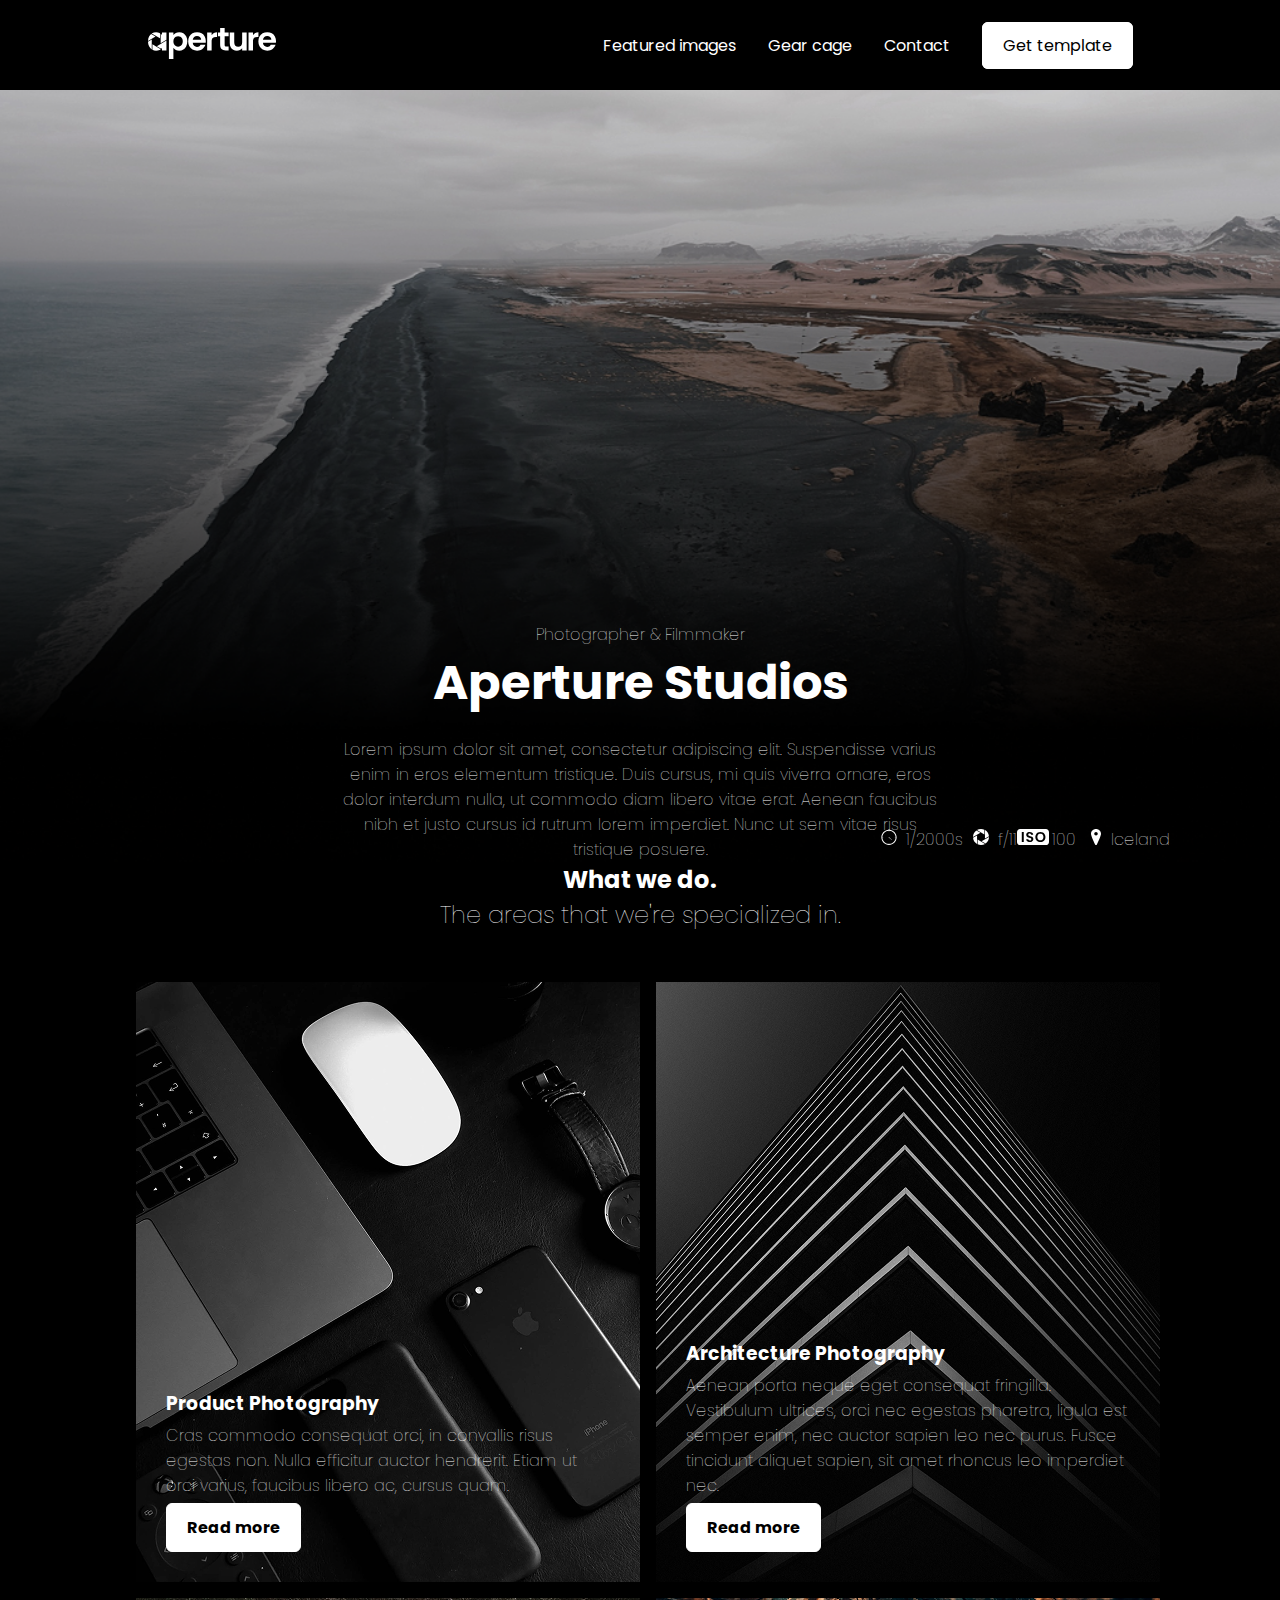
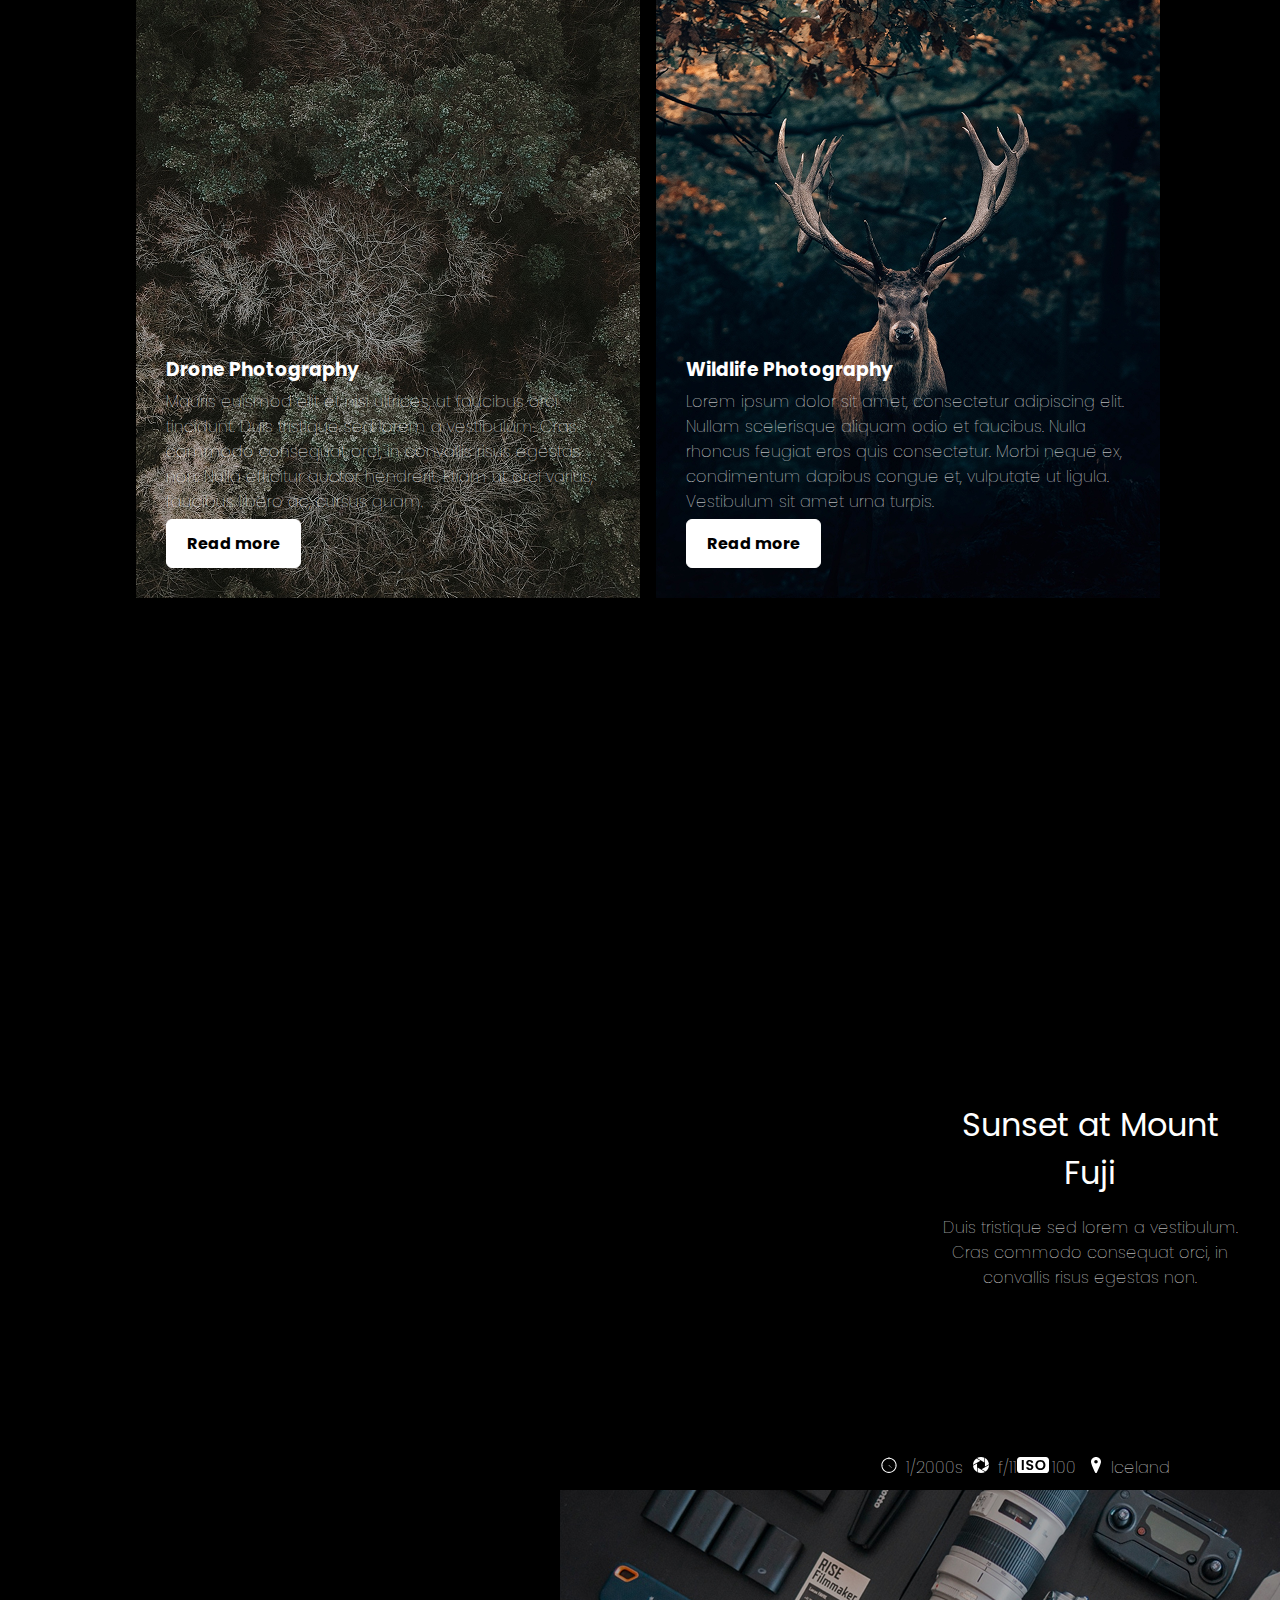
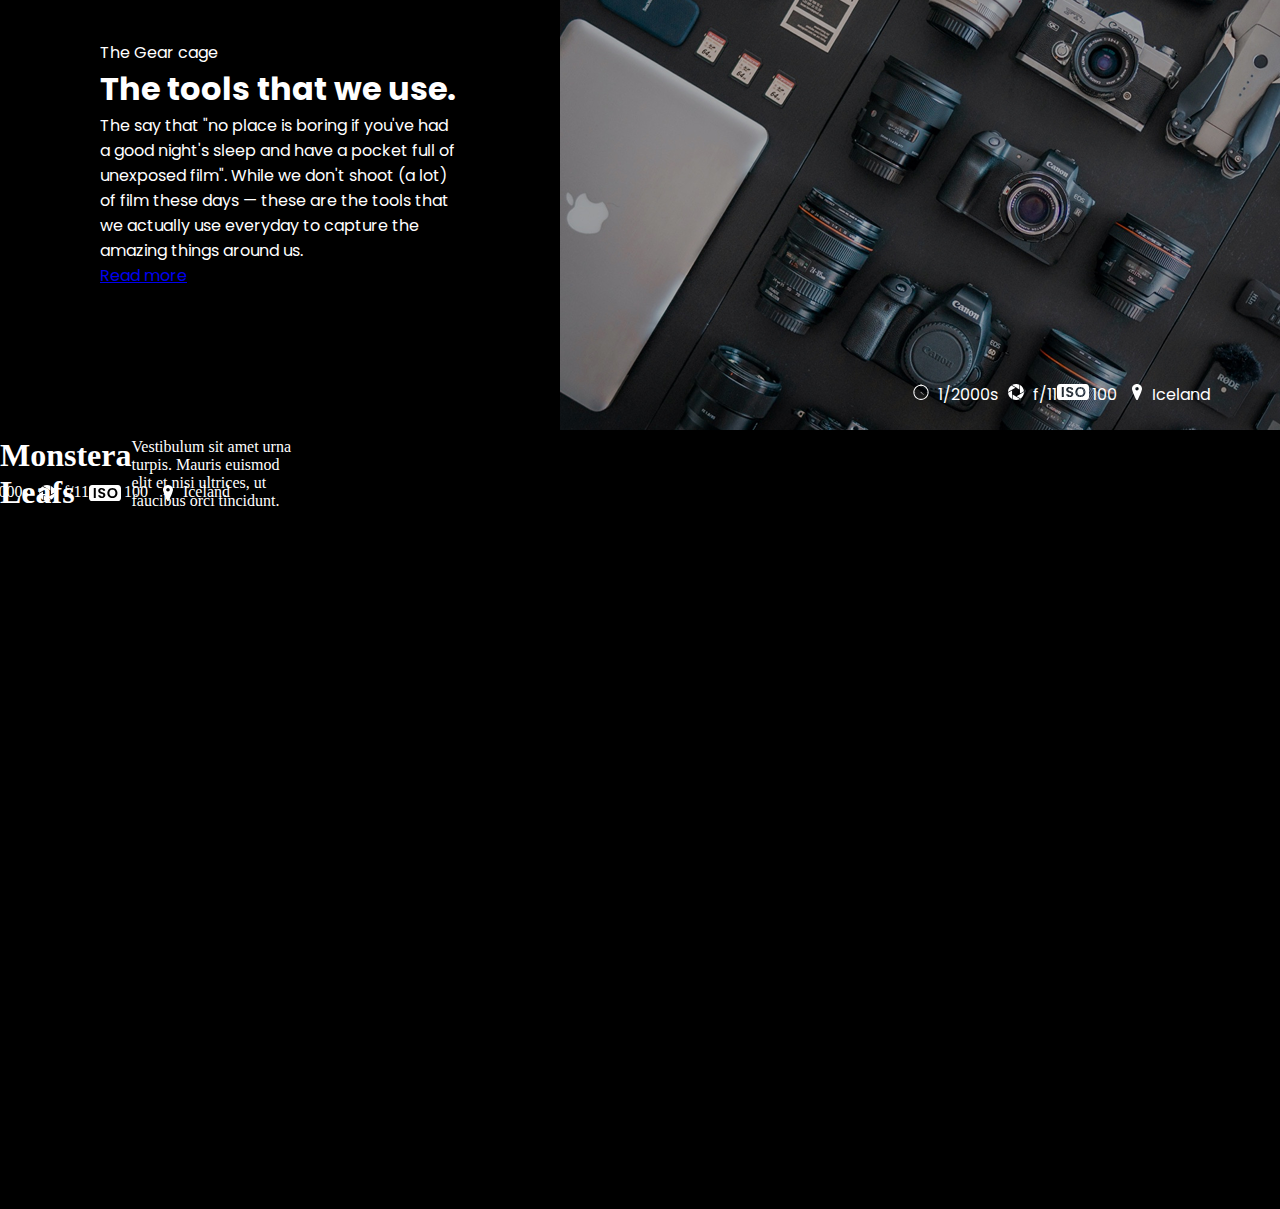
==== index.html @ 3773a74e "5" ====
<!doctype html>
<html lang="en">
<head>
    <meta charset="UTF-8">
    <meta name="viewport"
          content="width=device-width, user-scalable=no, initial-scale=1.0, maximum-scale=1.0, minimum-scale=1.0">
    <meta http-equiv="X-UA-Compatible" content="ie=edge">
    <title>Aperture</title>
  <link rel="stylesheet" href="css/style.css">
  <link rel="preconnect" href="https://fonts.googleapis.com">
  <link rel="preconnect" href="https://fonts.gstatic.com" crossorigin>
  <link href="https://fonts.googleapis.com/css2?family=Poppins:ital,wght@0,100;0,200;0,300;0,400;0,500;0,600;0,700;0,800;0,900;1,100;1,200;1,300;1,400;1,500;1,600;1,700;1,800;1,900&display=swap" rel="stylesheet">
</head>
<body>
<header class="header">
<div class="logo"><a>
<img alt="#" src="images/Aperture-Logotype-Horizontal-White.svg">
</a></div>
    <div class="menu">
      <div class="container">
          <ul class="menu">
            <li class="menu__item"><a href="#" class="menu__item-link" >Featured images</a></li>
            <li class="menu__item"><a href="#" class="menu__item-link">Gear cage</a></li>
            <li class="menu__item"><a href="#" class="menu__item-link" >Contact</a></li>
            <li class="menu__item"><a href="#" class="menu__item-link btn"><span>Get template</span></a></li>
          </ul>
          </div>
  </div>
  </header>
<section class="ferst">
  <div class="container flex">
    <div class="left">
  <p>Photographer & Filmmaker</p>
    <h1>Aperture Studios</h1>
    <p>Lorem ipsum dolor sit amet, consectetur adipiscing elit. Suspendisse varius enim in eros elementum tristique. Duis cursus, mi quis viverra ornare, eros dolor interdum nulla, ut commodo diam libero vitae erat. Aenean faucibus nibh et justo cursus id rutrum lorem imperdiet. Nunc ut sem vitae risus tristique posuere.</p>
</div>
    <div class="right">
  <ul class="satings-foto">
    <li class="satings-foto1"><p>1/2000s</p></li>
    <li class="satings-foto2"><p>f/11</p></li>
    <li class="satings-foto3"><p>100</p></li>
    <li class="satings-foto4"><p>Iceland</p></li>
  </ul>
</div>
  </div>
</section>
<section id="areas" class="areas">
    <div class="container2">
        <div class="frame4">
            <p><span>What we do.</span></p>
            <p>The areas that we're specialized in.</p>
        </div>
        <div class="frame2">
            <div class="images8">
            <div class="frame2-img">
                <h3>Product Photography</h3>
                <p>Cras commodo consequat orci, in convallis risus egestas non. Nulla efficitur auctor hendrerit. Etiam ut orci varius, faucibus libero ac, cursus quam.</p>
                <a href="#">Read more</a>
            </div>
                <div class="frame2-img2">
                    <h3>Drone Photography</h3>
                    <p>Mauris euismod elit et nisi ultrices, ut faucibus orci tincidunt. Duis tristique sed lorem a vestibulum. Cras commodo consequat orci, in convallis risus egestas non. Nulla efficitur auctor hendrerit. Etiam ut orci varius, faucibus libero ac, cursus quam.</p>
                    <a href="#">Read more</a>
                </div>
            </div>
            <div class="images8">
                    <div class="frame2-img3">
                        <h3>Architecture Photography</h3>
                        <p>Aenean porta neque eget consequat fringilla. Vestibulum ultrices, orci nec egestas pharetra, ligula est semper enim, nec auctor sapien leo nec purus. Fusce tincidunt aliquet sapien, sit amet rhoncus leo imperdiet nec.</p>
                        <a href="#">Read more</a>

                    </div>
                    <div class="frame2-img4">
                        <h3>Wildlife Photography</h3>
                        <p>Lorem ipsum dolor sit amet, consectetur adipiscing elit. Nullam scelerisque aliquam odio et faucibus. Nulla rhoncus feugiat eros quis consectetur. Morbi neque ex, condimentum dapibus congue et, vulputate ut ligula. Vestibulum sit amet urna turpis.</p>
                        <a href="#">Read more</a>
                    </div>
            </div>
        </div>
    </div>
</section>
<section id="contact" class="contact">
    <div class="container3 flex">
        <div class="left2">
            <h1>Sunset at Mount Fuji</h1>
            <p>Duis tristique sed lorem a vestibulum. Cras commodo consequat orci, in convallis risus egestas non.</p>
        </div>
        <div class="right2">
            <ul class="satings-foto">
                <li class="satings-foto1"><p>1/2000s</p></li>
                <li class="satings-foto2"><p>f/11</p></li>
                <li class="satings-foto3"><p>100</p></li>
                <li class="satings-foto4"><p>Iceland</p></li>
            </ul>
        </div>
    </div>
</section>
<section class="frame5">
    <div class="container4">
        <div class="frame5-left">
            <p>The Gear cage</p>
            <h1>The tools that we use.</h1>
            <p>The say that "no place is boring if you've had a good night's sleep and have a pocket full of unexposed film". While we don't shoot (a lot) of film these days — these are the tools that we actually use everyday to capture the amazing things around us.</p>
            <a href="#">Read more</a>
        </div>
        <div class="frame5-raight">
            <img src="images/IMAGE9.png" alt="#">
            <ul class="satings-foto">
                <li class="satings-foto1"><p>1/2000s</p></li>
                <li class="satings-foto2"><p>f/11</p></li>
                <li class="satings-foto3"><p>100</p></li>
                <li class="satings-foto4"><p>Iceland</p></li>
            </ul>
        </div>
    </div>
</section>
<section class="frame8">
    <div class="container6">
    <div class="container5">
            <h1>Monstera Leafs</h1>
            <p>Vestibulum sit amet urna turpis. Mauris euismod elit et nisi ultrices, ut faucibus orci tincidunt.</p>
            <ul class="satings-foto">
                <li class="satings-foto1"><p>1/2000s</p></li>
                <li class="satings-foto2"><p>f/11</p></li>
                <li class="satings-foto3"><p>100</p></li>
                <li class="satings-foto4"><p>Iceland</p></li>
            </ul>
    </div>
    </div>
</section>
</body>
</html>
---- css/style.css ----
.poppins-thin {
    font-family: "Poppins", sans-serif;
    font-weight: 100;
    font-style: normal;
}

.poppins-extralight {
    font-family: "Poppins", sans-serif;
    font-weight: 200;
    font-style: normal;
}

.poppins-light {
    font-family: "Poppins", sans-serif;
    font-weight: 300;
    font-style: normal;
}

.poppins-regular {
    font-family: "Poppins", sans-serif;
    font-weight: 400;
    font-style: normal;
}

.poppins-medium {
    font-family: "Poppins", sans-serif;
    font-weight: 500;
    font-style: normal;
}

.poppins-semibold {
    font-family: "Poppins", sans-serif;
    font-weight: 600;
    font-style: normal;
}

.poppins-bold {
    font-family: "Poppins", sans-serif;
    font-weight: 700;
    font-style: normal;
}

.poppins-extrabold {
    font-family: "Poppins", sans-serif;
    font-weight: 800;
    font-style: normal;
}

.poppins-black {
    font-family: "Poppins", sans-serif;
    font-weight: 900;
    font-style: normal;
}

.poppins-thin-italic {
    font-family: "Poppins", sans-serif;
    font-weight: 100;
    font-style: italic;
}

.poppins-extralight-italic {
    font-family: "Poppins", sans-serif;
    font-weight: 200;
    font-style: italic;
}

.poppins-light-italic {
    font-family: "Poppins", sans-serif;
    font-weight: 300;
    font-style: italic;
}

.poppins-regular-italic {
    font-family: "Poppins", sans-serif;
    font-weight: 400;
    font-style: italic;
}

.poppins-medium-italic {
    font-family: "Poppins", sans-serif;
    font-weight: 500;
    font-style: italic;
}

.poppins-semibold-italic {
    font-family: "Poppins", sans-serif;
    font-weight: 600;
    font-style: italic;
}

.poppins-bold-italic {
    font-family: "Poppins", sans-serif;
    font-weight: 700;
    font-style: italic;
}

.poppins-extrabold-italic {
    font-family: "Poppins", sans-serif;
    font-weight: 800;
    font-style: italic;
}

.poppins-black-italic {
    font-family: "Poppins", sans-serif;
    font-weight: 900;
    font-style: italic;
}
* {
    padding: 0;
    margin: 0;
    box-sizing: border-box;
}
.container {
    max-width: 1200px;
    margin: auto;
    display: flex;
    justify-content: space-between;
    position: relative;
}
.header{
    display: flex;
    justify-content: space-around;
    height: 90px;
    align-items: center;
    background-color: black;
    color: white;
}
.menu{
    display: flex;
    justify-content: space-between;
    list-style: none;
    font-family: "Poppins", sans-serif;
}
.menu__item-link{
    margin-left: 32px;
    color: white;
    text-decoration: none;
}
.btn{
    padding: 11px 20px;
    background-color: white;
    border: white solid 1px;
    border-radius: 6px;
}
.menu__item .btn span{
    position: relative;
    color: #000;
    background-color: white;
}
.ferst {
    background: url(../images/IMAGE.png) no-repeat center / cover, #000;
    background-attachment: fixed;
    height: calc(100vh - 8rem);
}
.flex{
    display: flex;
    height: 100%;
    flex-direction: column;
    justify-content: flex-end;
    background: transparent;
    text-align: center;
    align-items: center;
    color: white;
    font-family: "Poppins", sans-serif;
}
.flex h1{
    margin-bottom: 18px;
}
.satings-foto{
    display: flex;
    list-style: none;
    position: absolute;
    right: 70px;
    bottom: 10px;
}
.left{
    max-width: 600px;
    text-align: center;
}
.left h1{
    font-weight: bold;
    font-family: "Poppins", sans-serif;
    font-size: 3rem;
}
.right{
    justify-content: flex-end;
    margin-left: 1000px;
    display: flex;
}
.satings-foto p{
    padding-left: 35px;
}
.satings-foto1:before{
        content: "";
        display: inline-block;
        height: 16px;
        width: 16px;
        position: absolute;
        background-image: url("../images/IMAGE2.svg");
        left: 10px;
        top: 2px;
}
.satings-foto1{
    position: relative;
}
.satings-foto2:before{
    content: "";
    display: inline-block;
    height: 16px;
    width: 16px;
    position: absolute;
    background-image: url("../images/IMAGE(1).svg");
    left: 10px;
    top: 2px;
}
.satings-foto2{
    position: relative;
}
.satings-foto3:before{
    content: "";
    display: inline-block;
    height: 16px;
    width: 32px;
    position: absolute;
    background-image: url("../images/IMAGE(2).svg");
    left: 0;
    top: 2px;
}
.satings-foto3{
    position: relative;
}
.satings-foto4:before{
    content: "";
    display: inline-block;
    height: 16px;
    width: 10px;
    position: absolute;
    background-image: url("../images/IMAGE(3).svg");
    left: 15px;
    top: 2px;
}
.satings-foto4{
    position: relative;
}
.flex p{
    font-weight: lighter;
}
.frame4{
    text-align: center;
    justify-content: center;
    margin-bottom: 50px;
    font-family: "Poppins", sans-serif;
    font-size: 1.5rem;
    font-weight: lighter;
}
.frame4 span{
    font-size: 1.5rem;
    font-weight: bold;
}
.frame2{
    display: flex;
}
.frame2-img{
    background: url(../images/IMAGE3.png) no-repeat center / cover, #000;
    max-width: 576px;
    height: 600px;
    display: flex;
    justify-content: end;
    align-items: start;
    flex-direction: column;
    color: white;
    margin-left: 16px;
    font-family: "Poppins", sans-serif;
    margin-bottom: 16px;
}
.areas{
    display: flex;
    flex-direction: row;
    background-color: black;
    color: white;
}
.container2{
    max-width: 1200px;
    margin: 0 120px 120px 120px;
}
.frame2-img2{
    background: url(../images/IMAGE5.png) no-repeat center / cover, #000;
    max-width: 576px;
    height: 600px;
    display: flex;
    justify-content: end;
    align-items: start;
    flex-direction: column;
    color: white;
    margin-left: 16px;
    font-family: "Poppins", sans-serif;
}
.frame2-img3{
    background: url(../images/IMAGE4.png) no-repeat center / cover, #000;
    max-width: 576px;
    height: 600px;
    display: flex;
    justify-content: end;
    align-items: start;
    flex-direction: column;
    color: white;
    margin-left: 16px;
    font-family: "Poppins", sans-serif;
    margin-bottom: 16px;
}
.frame2-img4{
    background: url(../images/IMAGE6.png) no-repeat center / cover, #000;
    max-width: 576px;
    height: 600px;
    display: flex;
    justify-content: end;
    align-items: start;
    flex-direction: column;
    color: white;
    margin-left: 16px;
    font-family: "Poppins", sans-serif;
}
.images8 h3{
    margin-left: 30px;
    margin-bottom: 5px;
}
.images8 p{
    margin-left: 30px;
    margin-bottom: 5px;
    margin-right: 30px;
}
.images8 a{
    text-decoration: none;
    color: black;
    list-style: none;
    margin-left: 30px;
    margin-bottom: 30px;
    padding: 11px 20px;
    background-color: white;
    border: white solid 1px;
    border-radius: 6px;
    font-weight: bold;
}
.images8{
    font-weight: lighter;
}
.contact{
    background: url(../images/IMAGE8.png) no-repeat center / cover, #000;
    background-attachment: fixed;
    height: calc(100vh - 8rem);
}
.container3{
    max-width: 1200px;
    margin: auto;
    display: flex;
    align-items: flex-end;
    position: relative;
}
.frame6{
    display: flex;
    flex-direction: column;
    justify-content: end;
    align-items: center;
    max-width: 300px;
}
.frame4-text{
    margin-bottom: 200px;
}
.left2{
    max-width: 300px;
    margin-bottom: 200px;
}
.left2 h1{
    font-weight: normal;
}
.right2{
    align-items: flex-end;
    display: flex;
}
.container4{
   display: flex;
    align-items: center;
    margin: auto;
    font-family: "Poppins", sans-serif;
    position: relative;
}
.frame5-left{
    align-items: center;
    color: white;
    max-width: 720px;
    margin-left: 100px;
    margin-right: 100px;
}
.frame5-raight{
    width: 100%;
}
.frame5{
    background-color: black;
}
.frame5-raight img{
    left: -219px;
}
.satings-foto-frame5{
    display: flex;
    justify-content: end;
    color: white;
}
.satings-foto-frame5 li{
    margin-left: 40px;
    list-style: none;
}
.frame5-raight .satings-foto {
    /*left: 1050px;*/
    bottom: 30px;
    color: white;
}
.frame8{
    background: url(../images/IMAGE10.png) no-repeat center / cover, #000;
    background-attachment: fixed;
    height: calc(100vh - 8rem);
}
.container5{
    max-width: 300px;
    margin-right: 100px;
    display: flex;
    justify-content: end;
    align-items: center;
    position: relative;
    color: white;
}
.container6{
    max-width: 1200px;

}
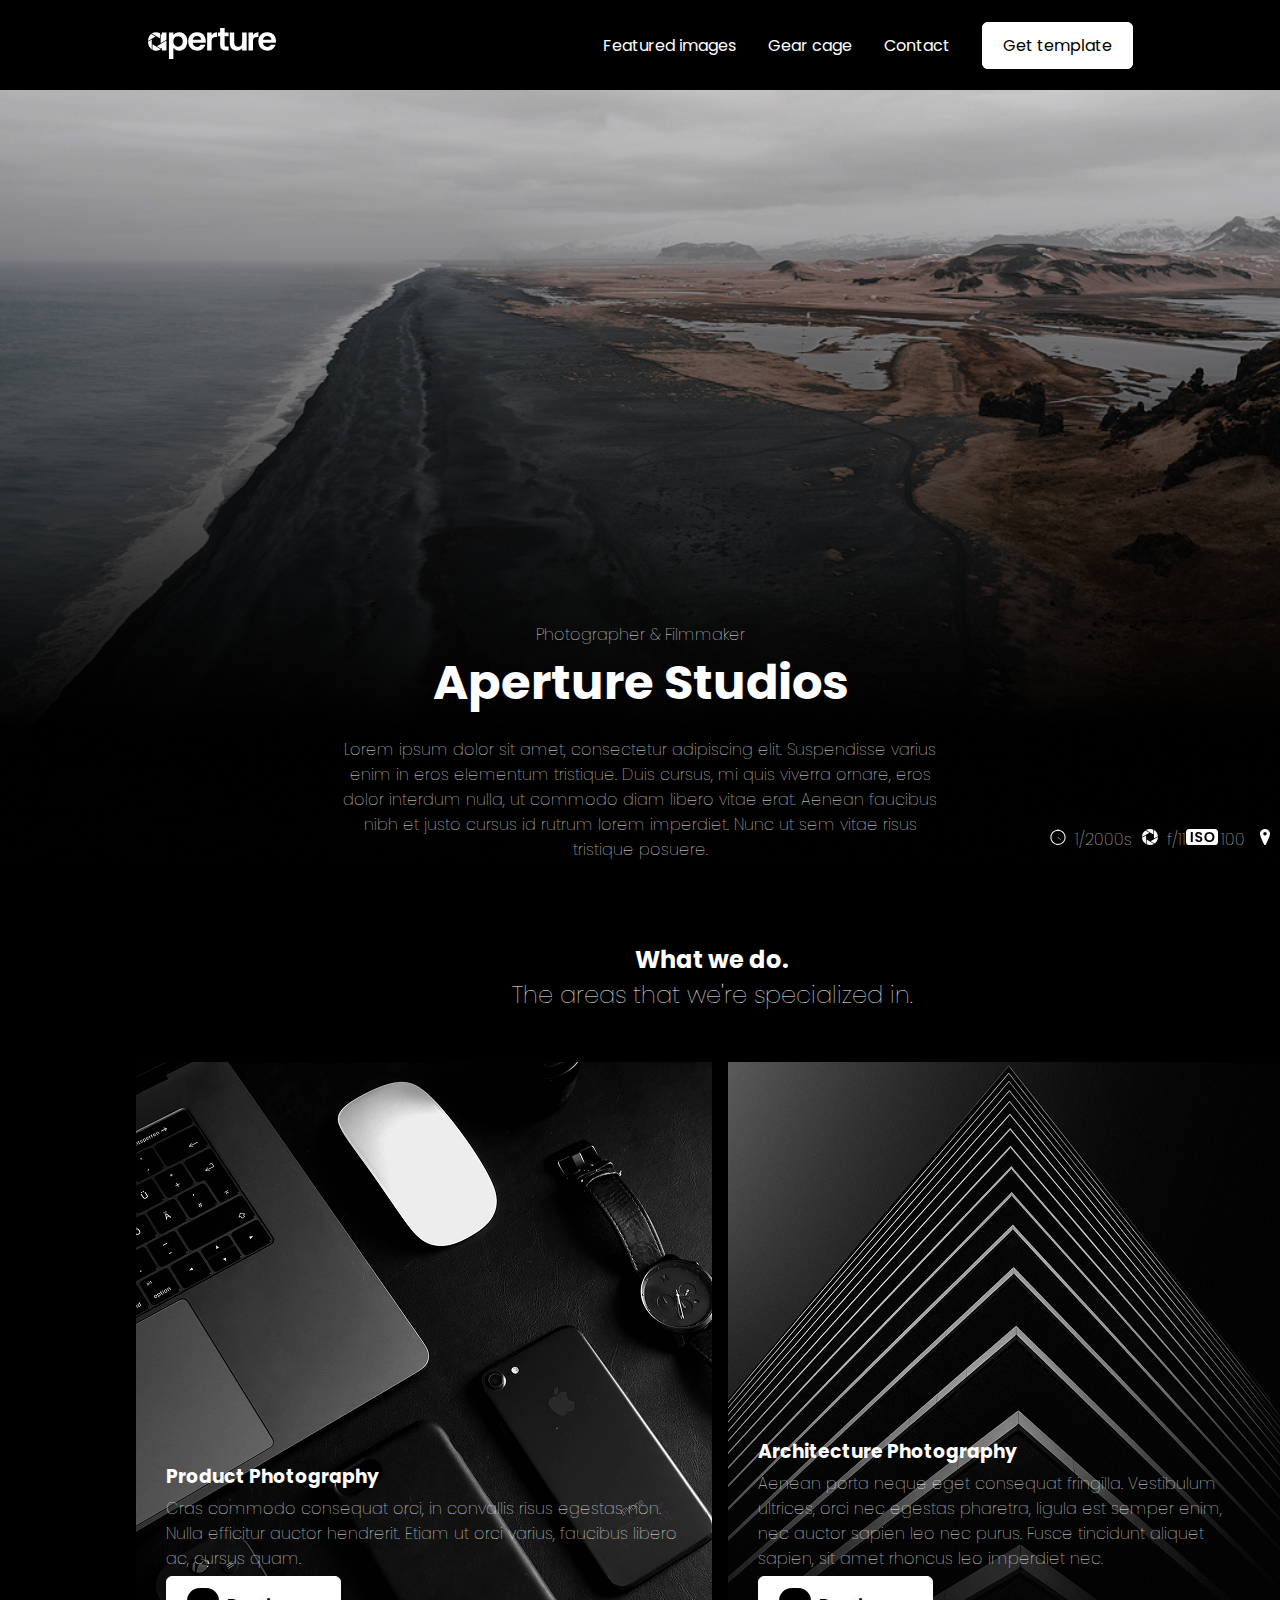
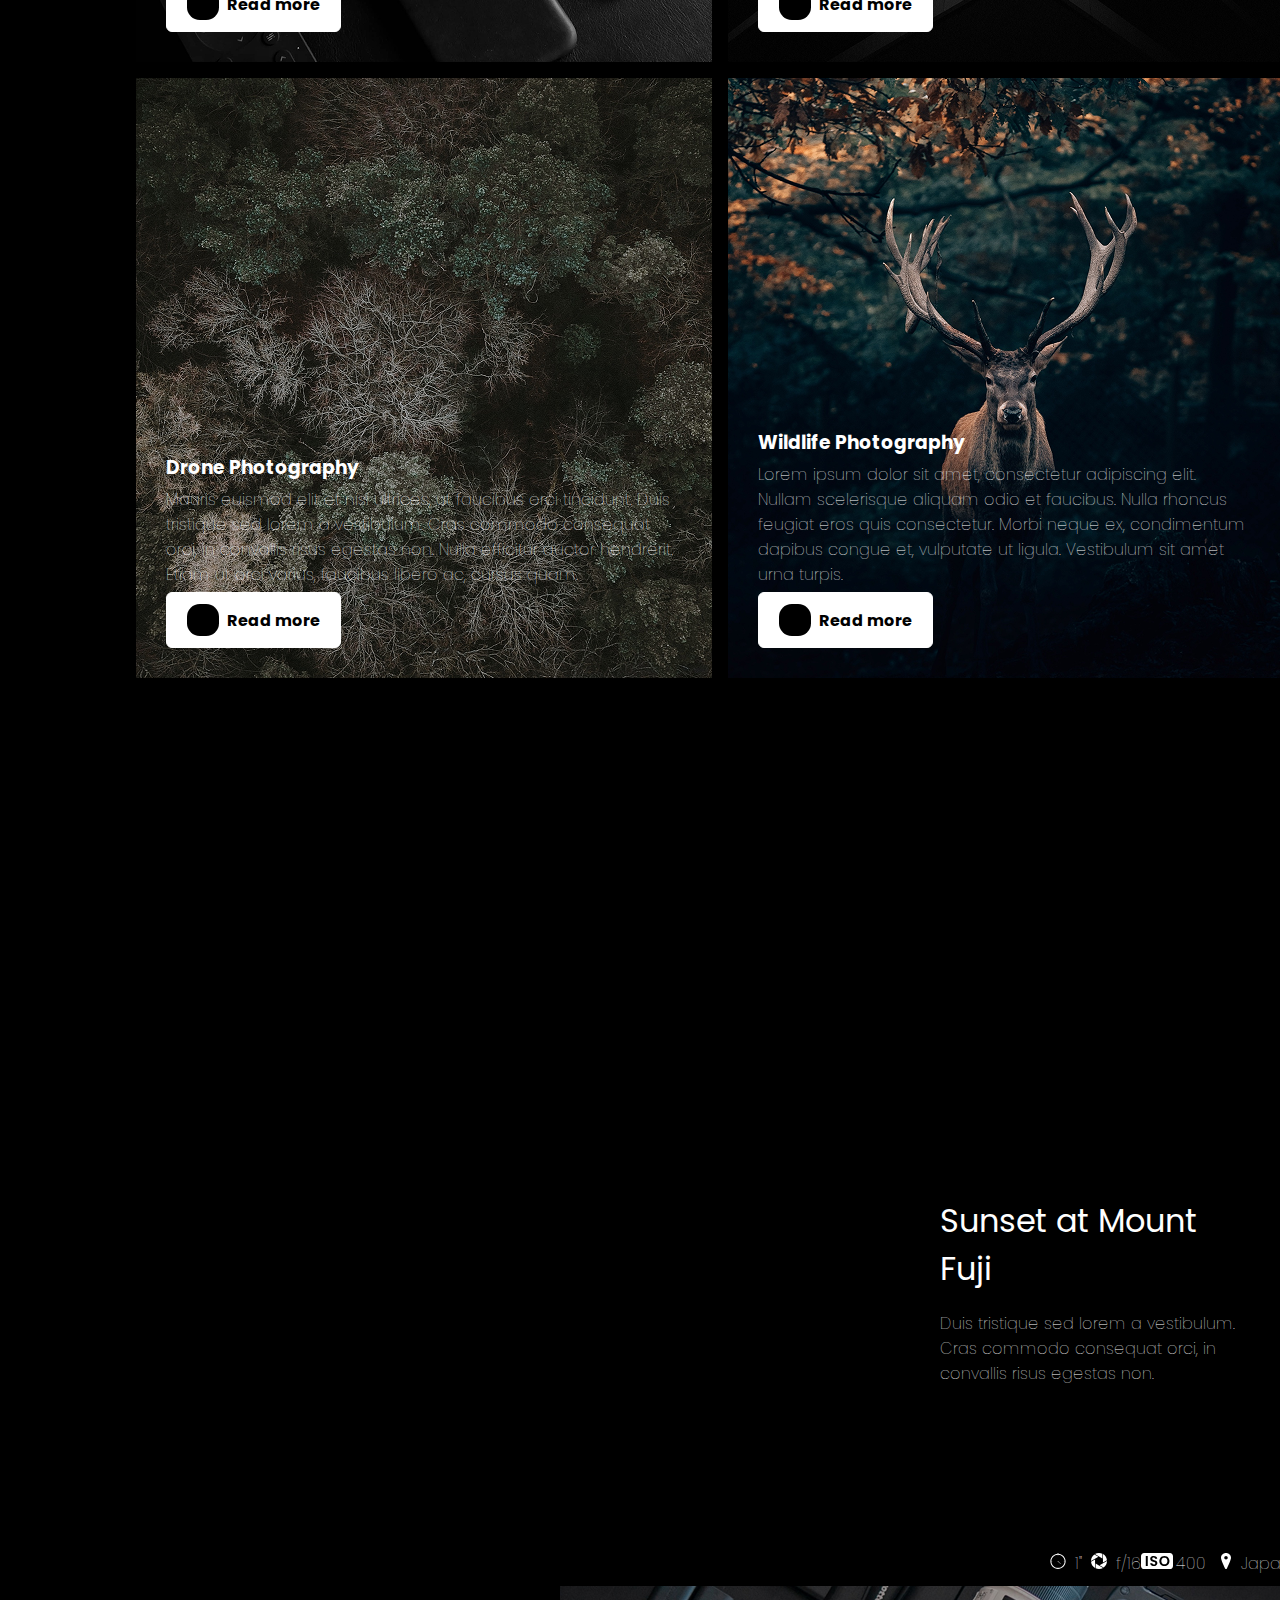
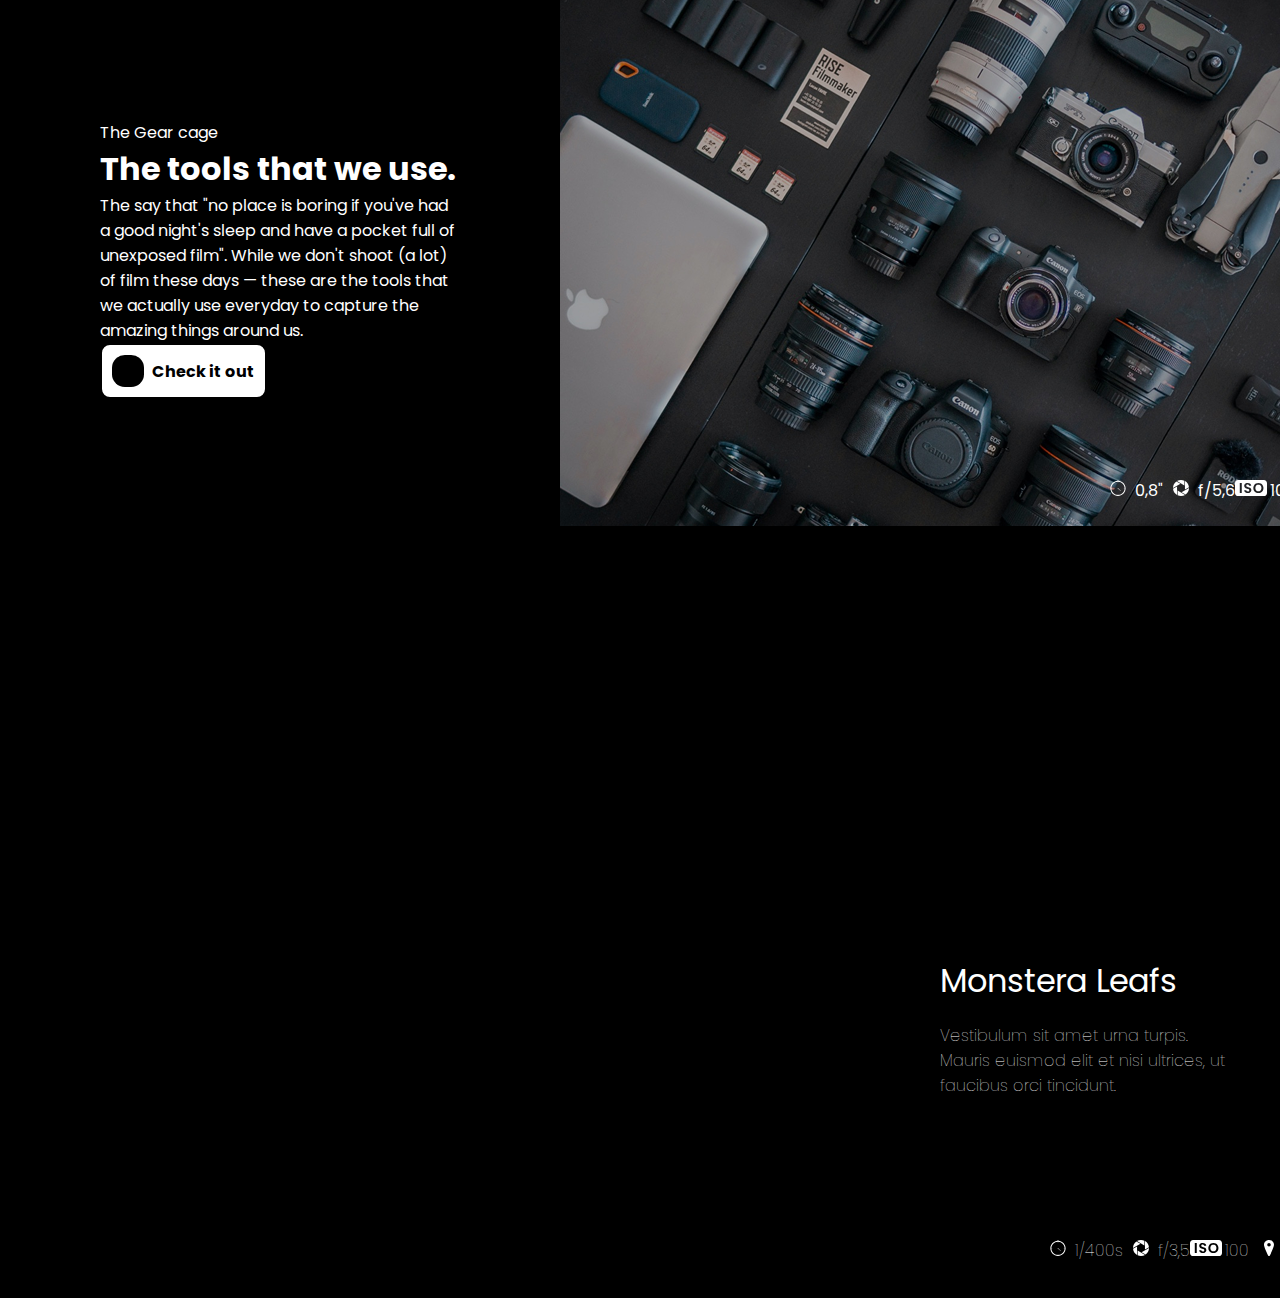
==== commit 2b382917: "6" ====
--- a/index.html
+++ b/index.html
@@ -53,30 +53,50 @@
         <div class="frame2">
             <div class="images8">
             <div class="frame2-img">
+                <img alt="#" src="images/IMAGE3.png">
+                <div class="frame2-text">
                 <h3>Product Photography</h3>
                 <p>Cras commodo consequat orci, in convallis risus egestas non. Nulla efficitur auctor hendrerit. Etiam ut orci varius, faucibus libero ac, cursus quam.</p>
-                <a href="#">Read more</a>
+                <a class="link" href="#">Read more</a>
             </div>
-                <div class="frame2-img2">
-                    <h3>Drone Photography</h3>
-                    <p>Mauris euismod elit et nisi ultrices, ut faucibus orci tincidunt. Duis tristique sed lorem a vestibulum. Cras commodo consequat orci, in convallis risus egestas non. Nulla efficitur auctor hendrerit. Etiam ut orci varius, faucibus libero ac, cursus quam.</p>
-                    <a href="#">Read more</a>
+            </div>
+                <div class="frame2">
+                    <div class="images8">
+                        <div class="frame2-img">
+                            <img alt="#" src="images/IMAGE5.png">
+                            <div class="frame2-text">
+                                <h3>Drone Photography</h3>
+                                <p>Mauris euismod elit et nisi ultrices, ut faucibus orci tincidunt. Duis tristique sed lorem a vestibulum. Cras commodo consequat orci, in convallis risus egestas non. Nulla efficitur auctor hendrerit. Etiam ut orci varius, faucibus libero ac, cursus quam.</p>
+                                <a class="link" href="#">Read more</a>
+                            </div>
+                        </div>
+                    </div>
                 </div>
             </div>
             <div class="images8">
-                    <div class="frame2-img3">
-                        <h3>Architecture Photography</h3>
-                        <p>Aenean porta neque eget consequat fringilla. Vestibulum ultrices, orci nec egestas pharetra, ligula est semper enim, nec auctor sapien leo nec purus. Fusce tincidunt aliquet sapien, sit amet rhoncus leo imperdiet nec.</p>
-                        <a href="#">Read more</a>
-
-                    </div>
-                    <div class="frame2-img4">
-                        <h3>Wildlife Photography</h3>
-                        <p>Lorem ipsum dolor sit amet, consectetur adipiscing elit. Nullam scelerisque aliquam odio et faucibus. Nulla rhoncus feugiat eros quis consectetur. Morbi neque ex, condimentum dapibus congue et, vulputate ut ligula. Vestibulum sit amet urna turpis.</p>
-                        <a href="#">Read more</a>
-                    </div>
+                <div class="frame2">
+                    <div class="images8">
+                        <div class="frame2-img">
+                            <img alt="#" src="images/IMAGE4.png">
+                            <div class="frame2-text">
+                                <h3>Architecture Photography</h3>
+                                <p>Aenean porta neque eget consequat fringilla. Vestibulum ultrices, orci nec egestas pharetra, ligula est semper enim, nec auctor sapien leo nec purus. Fusce tincidunt aliquet sapien, sit amet rhoncus leo imperdiet nec.</p>
+                                <a class="link" href="#">Read more</a>
+                            </div>
+                        </div>
+                        <div class="frame2">
+                            <div class="images8">
+                                <div class="frame2-img">
+                                    <img alt="#" src="images/IMAGE6.png">
+                                    <div class="frame2-text">
+                                        <h3>Wildlife Photography</h3>
+                                        <p>Lorem ipsum dolor sit amet, consectetur adipiscing elit. Nullam scelerisque aliquam odio et faucibus. Nulla rhoncus feugiat eros quis consectetur. Morbi neque ex, condimentum dapibus congue et, vulputate ut ligula. Vestibulum sit amet urna turpis.</p>
+                                        <a class="link" href="#">Read more</a>
+                                    </div>
+                                </div>
+                            </div>
             </div>
-        </div>
+        </div></div></div></div>
     </div>
 </section>
 <section id="contact" class="contact">
@@ -87,10 +107,10 @@
         </div>
         <div class="right2">
             <ul class="satings-foto">
-                <li class="satings-foto1"><p>1/2000s</p></li>
-                <li class="satings-foto2"><p>f/11</p></li>
-                <li class="satings-foto3"><p>100</p></li>
-                <li class="satings-foto4"><p>Iceland</p></li>
+                <li class="satings-foto1"><p>1"</p></li>
+                <li class="satings-foto2"><p>f/16</p></li>
+                <li class="satings-foto3"><p>400</p></li>
+                <li class="satings-foto4"><p>Japan</p></li>
             </ul>
         </div>
     </div>
@@ -101,31 +121,33 @@
             <p>The Gear cage</p>
             <h1>The tools that we use.</h1>
             <p>The say that "no place is boring if you've had a good night's sleep and have a pocket full of unexposed film". While we don't shoot (a lot) of film these days — these are the tools that we actually use everyday to capture the amazing things around us.</p>
-            <a href="#">Read more</a>
+            <a class="link" href="#">Check it out</a>
         </div>
         <div class="frame5-raight">
             <img src="images/IMAGE9.png" alt="#">
             <ul class="satings-foto">
-                <li class="satings-foto1"><p>1/2000s</p></li>
-                <li class="satings-foto2"><p>f/11</p></li>
+                <li class="satings-foto1"><p>0,8"</p></li>
+                <li class="satings-foto2"><p>f/5,6</p></li>
                 <li class="satings-foto3"><p>100</p></li>
-                <li class="satings-foto4"><p>Iceland</p></li>
+                <li class="satings-foto4"><p>Sweden</p></li>
             </ul>
         </div>
     </div>
 </section>
 <section class="frame8">
-    <div class="container6">
-    <div class="container5">
+    <div class="container3 flex">
+        <div class="left2">
             <h1>Monstera Leafs</h1>
             <p>Vestibulum sit amet urna turpis. Mauris euismod elit et nisi ultrices, ut faucibus orci tincidunt.</p>
+        </div>
+        <div class="right2">
             <ul class="satings-foto">
-                <li class="satings-foto1"><p>1/2000s</p></li>
-                <li class="satings-foto2"><p>f/11</p></li>
+                <li class="satings-foto1"><p>1/400s</p></li>
+                <li class="satings-foto2"><p>f/3,5</p></li>
                 <li class="satings-foto3"><p>100</p></li>
-                <li class="satings-foto4"><p>Iceland</p></li>
+                <li class="satings-foto4"><p>Costa Rica</p></li>
             </ul>
-    </div>
+        </div>
     </div>
 </section>
 </body>
--- a/css/style.css
+++ b/css/style.css
@@ -172,6 +172,7 @@
     position: absolute;
     right: 70px;
     bottom: 10px;
+    left: 1000px;
 }
 .left{
     max-width: 600px;
@@ -261,7 +262,6 @@
     display: flex;
 }
 .frame2-img{
-    background: url(../images/IMAGE3.png) no-repeat center / cover, #000;
     max-width: 576px;
     height: 600px;
     display: flex;
@@ -273,52 +273,23 @@
     font-family: "Poppins", sans-serif;
     margin-bottom: 16px;
 }
+.frame2-img img{
+    position: relative;
+}
+.frame2-text {
+    position: absolute;
+    max-width: 575px;
+}
 .areas{
     display: flex;
     flex-direction: row;
     background-color: black;
     color: white;
+    padding-top: 80px;
 }
 .container2{
     max-width: 1200px;
     margin: 0 120px 120px 120px;
-}
-.frame2-img2{
-    background: url(../images/IMAGE5.png) no-repeat center / cover, #000;
-    max-width: 576px;
-    height: 600px;
-    display: flex;
-    justify-content: end;
-    align-items: start;
-    flex-direction: column;
-    color: white;
-    margin-left: 16px;
-    font-family: "Poppins", sans-serif;
-}
-.frame2-img3{
-    background: url(../images/IMAGE4.png) no-repeat center / cover, #000;
-    max-width: 576px;
-    height: 600px;
-    display: flex;
-    justify-content: end;
-    align-items: start;
-    flex-direction: column;
-    color: white;
-    margin-left: 16px;
-    font-family: "Poppins", sans-serif;
-    margin-bottom: 16px;
-}
-.frame2-img4{
-    background: url(../images/IMAGE6.png) no-repeat center / cover, #000;
-    max-width: 576px;
-    height: 600px;
-    display: flex;
-    justify-content: end;
-    align-items: start;
-    flex-direction: column;
-    color: white;
-    margin-left: 16px;
-    font-family: "Poppins", sans-serif;
 }
 .images8 h3{
     margin-left: 30px;
@@ -369,6 +340,7 @@
 .left2{
     max-width: 300px;
     margin-bottom: 200px;
+    text-align: left;
 }
 .left2 h1{
     font-weight: normal;
@@ -383,6 +355,10 @@
     margin: auto;
     font-family: "Poppins", sans-serif;
     position: relative;
+    max-width: 1440px;
+}
+.container4 .satings-foto{
+    left: 1100px;
 }
 .frame5-left{
     align-items: center;
@@ -396,6 +372,7 @@
 }
 .frame5{
     background-color: black;
+    height: 540px;
 }
 .frame5-raight img{
     left: -219px;
@@ -432,3 +409,23 @@
     max-width: 1200px;
 
 }
+.link{
+        display: inline-flex;
+        align-items: center;
+        background-color: white;
+        color: black;
+        padding: 10px;
+        border-radius: 10px;
+        font-size: 16px;
+        font-weight: bold;
+        text-decoration: none;
+        border: 2px solid black;
+}
+.link:before{
+    content: "";
+    width: 32px;
+    height: 32px;
+    background-color: black;
+    border-radius: 40%;
+    margin-right: 8px;
+}
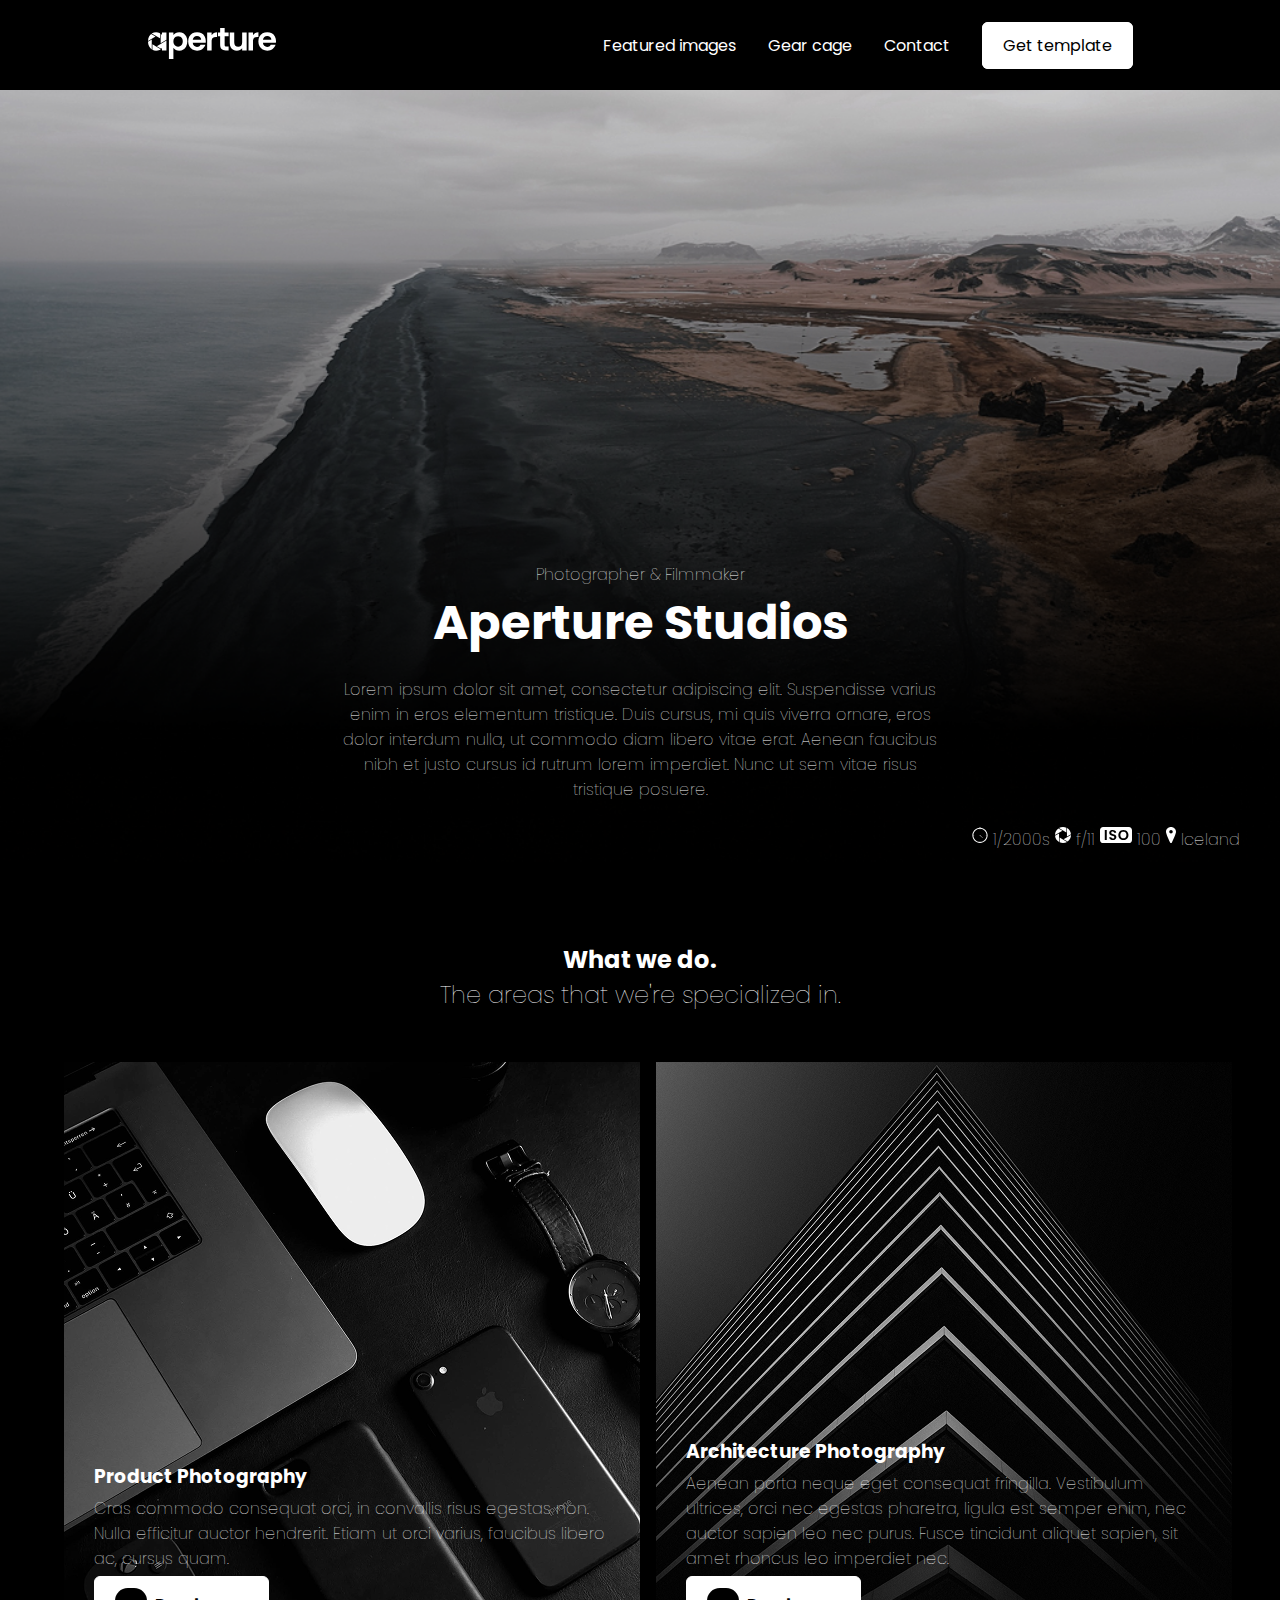
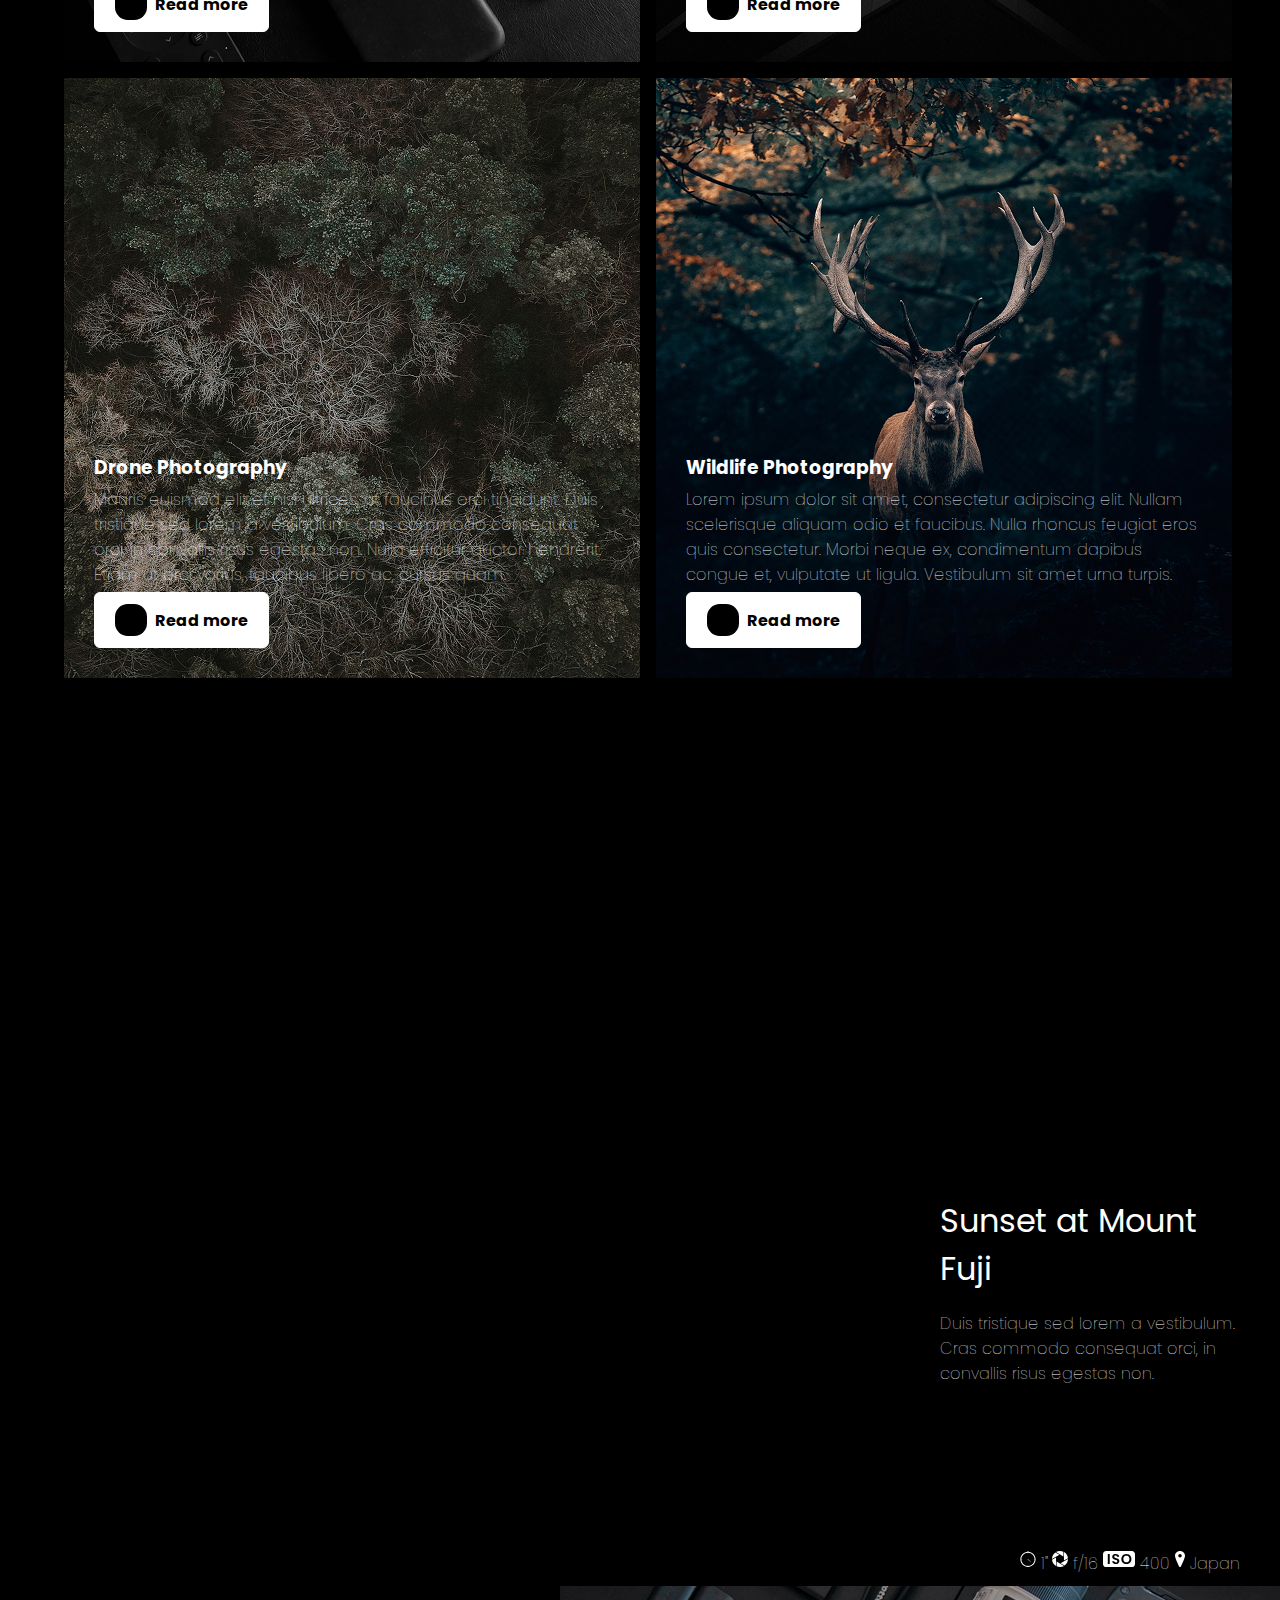
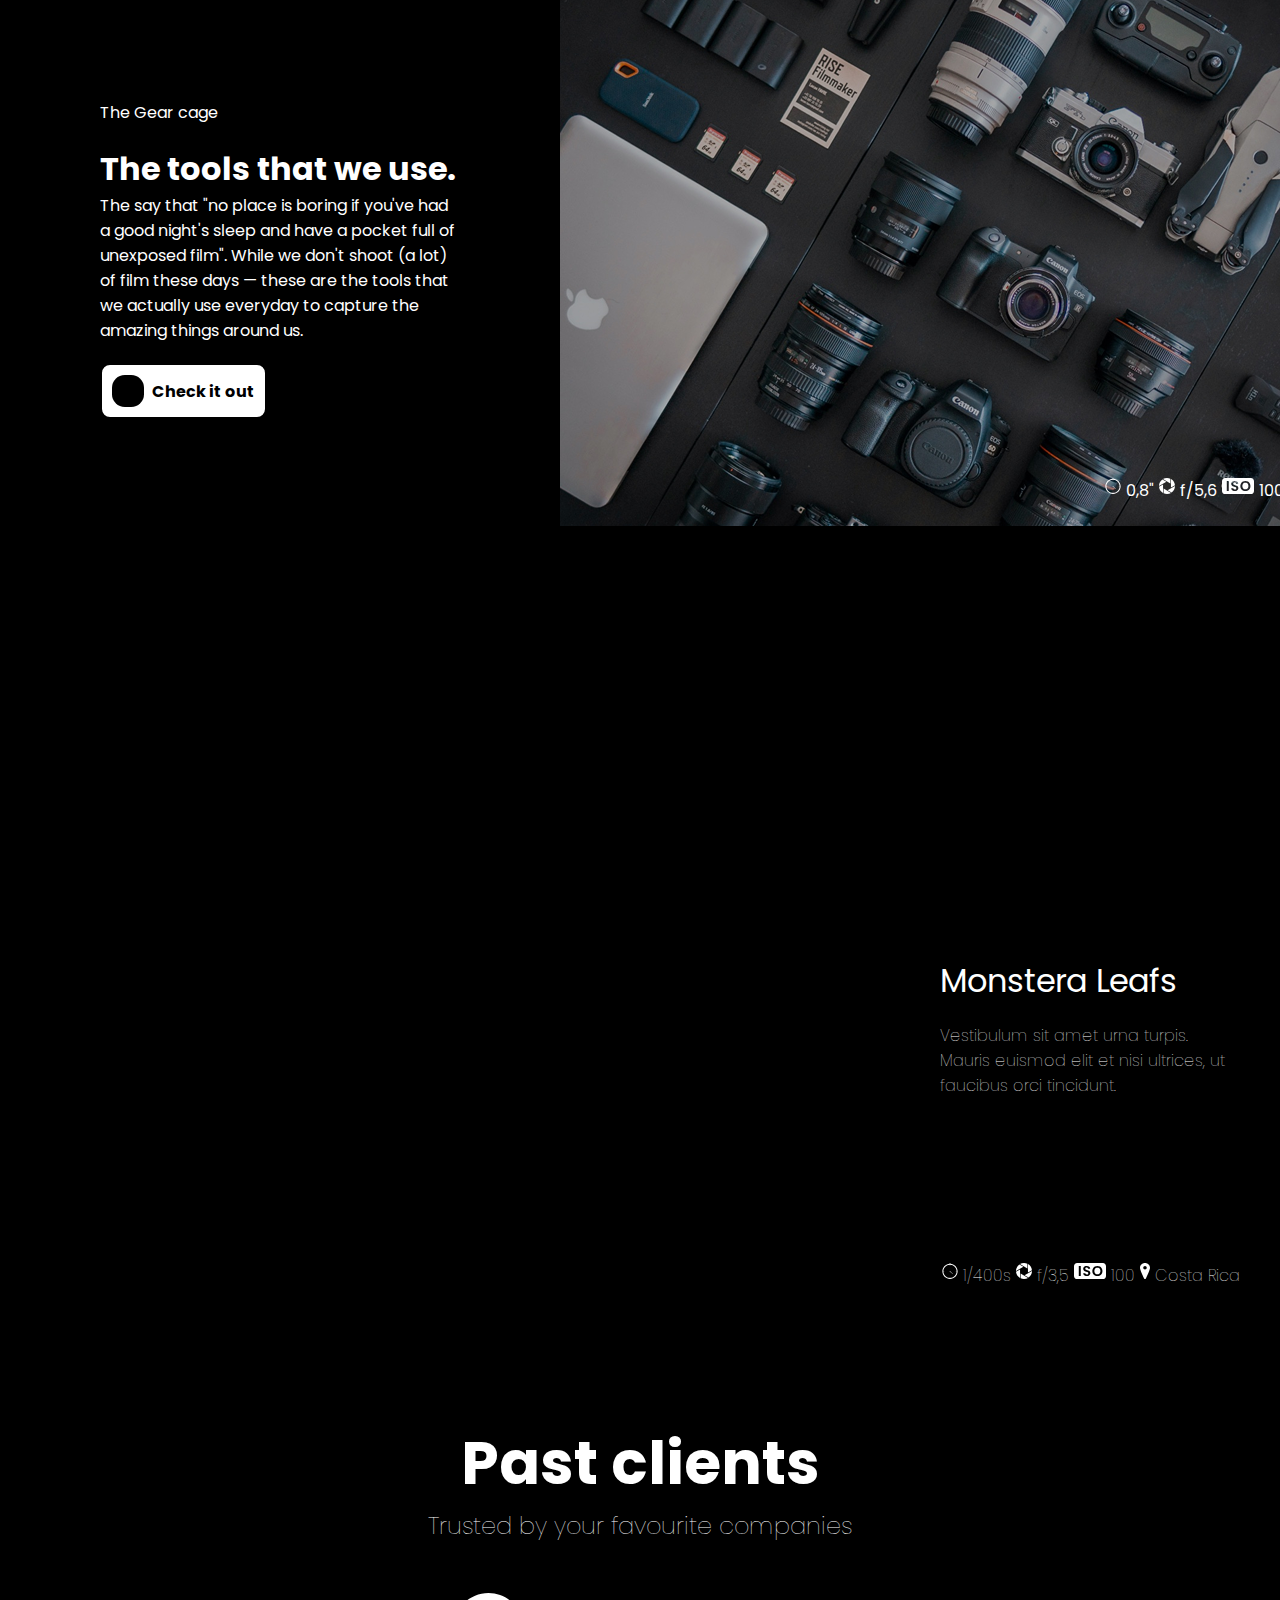
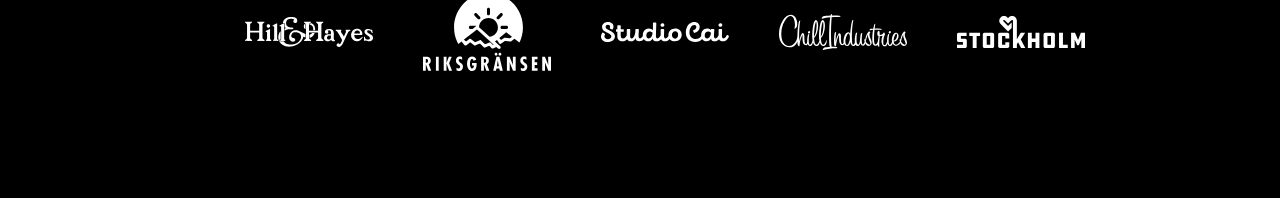
==== commit ad71c419: "7" ====
--- a/index.html
+++ b/index.html
@@ -149,6 +149,23 @@
             </ul>
         </div>
     </div>
+    <section class="partners">
+        <div class="container7">
+            <div class="left4">
+                <h1>Past clients</h1>
+                <p>Trusted by your favourite companies</p>
+            </div>
+            <div class="right4">
+                <ul class="right4">
+                    <li class="partners2"><a><img alt="#" src="images/IMAGE11.svg"></a></li>
+                    <li class="partners2"><a><img alt="#" src="images/IMAGE12.svg"></a></li>
+                    <li class="partners2"><a><img alt="#" src="images/IMAGE13.svg"></a></li>
+                    <li class="partners2"><a><img alt="#" src="images/IMAGE14.svg"></a></li>
+                    <li class="partners2"><a><img alt="#" src="images/IMAGE15.svg"></a></li>
+                </ul>
+            </div>
+        </div>
+    </section>
 </section>
 </body>
 </html>--- a/css/style.css
+++ b/css/style.css
@@ -170,13 +170,16 @@
     display: flex;
     list-style: none;
     position: absolute;
-    right: 70px;
+    right: 0;
     bottom: 10px;
-    left: 1000px;
+}
+.satings-foto li{
+    display: flex;
 }
 .left{
     max-width: 600px;
     text-align: center;
+    margin-bottom: 60px;
 }
 .left h1{
     font-weight: bold;
@@ -185,60 +188,57 @@
 }
 .right{
     justify-content: flex-end;
-    margin-left: 1000px;
+    /*margin-left: 1000px;*/
     display: flex;
 }
 .satings-foto p{
-    padding-left: 35px;
+    padding-left: 5px;
 }
 .satings-foto1:before{
         content: "";
         display: inline-block;
         height: 16px;
         width: 16px;
-        position: absolute;
         background-image: url("../images/IMAGE2.svg");
         left: 10px;
         top: 2px;
+    margin-left: 5px;
 }
 .satings-foto1{
     position: relative;
 }
 .satings-foto2:before{
     content: "";
-    display: inline-block;
     height: 16px;
     width: 16px;
-    position: absolute;
     background-image: url("../images/IMAGE(1).svg");
     left: 10px;
     top: 2px;
+    margin-left: 5px;
 }
 .satings-foto2{
     position: relative;
 }
 .satings-foto3:before{
     content: "";
-    display: inline-block;
     height: 16px;
     width: 32px;
-    position: absolute;
     background-image: url("../images/IMAGE(2).svg");
     left: 0;
     top: 2px;
+    margin-left: 5px;
 }
 .satings-foto3{
     position: relative;
 }
 .satings-foto4:before{
     content: "";
-    display: inline-block;
     height: 16px;
     width: 10px;
-    position: absolute;
     background-image: url("../images/IMAGE(3).svg");
     left: 15px;
-    top: 2px;
+    /*top: 5px;*/
+    margin-left: 5px;
 }
 .satings-foto4{
     position: relative;
@@ -282,7 +282,7 @@
 }
 .areas{
     display: flex;
-    flex-direction: row;
+    justify-content: center;
     background-color: black;
     color: white;
     padding-top: 80px;
@@ -429,3 +429,40 @@
     border-radius: 40%;
     margin-right: 8px;
 }
+.container7 {
+    height: 280px;
+    max-width: 1200px;
+    margin: auto;
+    display: flex;
+    flex-direction: column;
+    align-items: center;
+}
+.partners {
+    background-color: #000;
+    color: white;
+    height: 500px;
+}
+.left4{
+    text-align: center;
+    margin-bottom: 50px;
+    padding-top: 120px;
+    max-width: 600px;
+    font-size: 30px;
+    font-family: "Poppins", sans-serif;
+}
+.right4{
+    display: flex;
+    align-items: center;
+    list-style: none;
+    max-width: 1168px;
+}
+.partners2{
+    margin-left: 50px;
+}
+.frame5-left p{
+    margin-bottom: 20px;
+}
+.left4 p{
+    font-size: 24px;
+    font-weight: lighter;
+}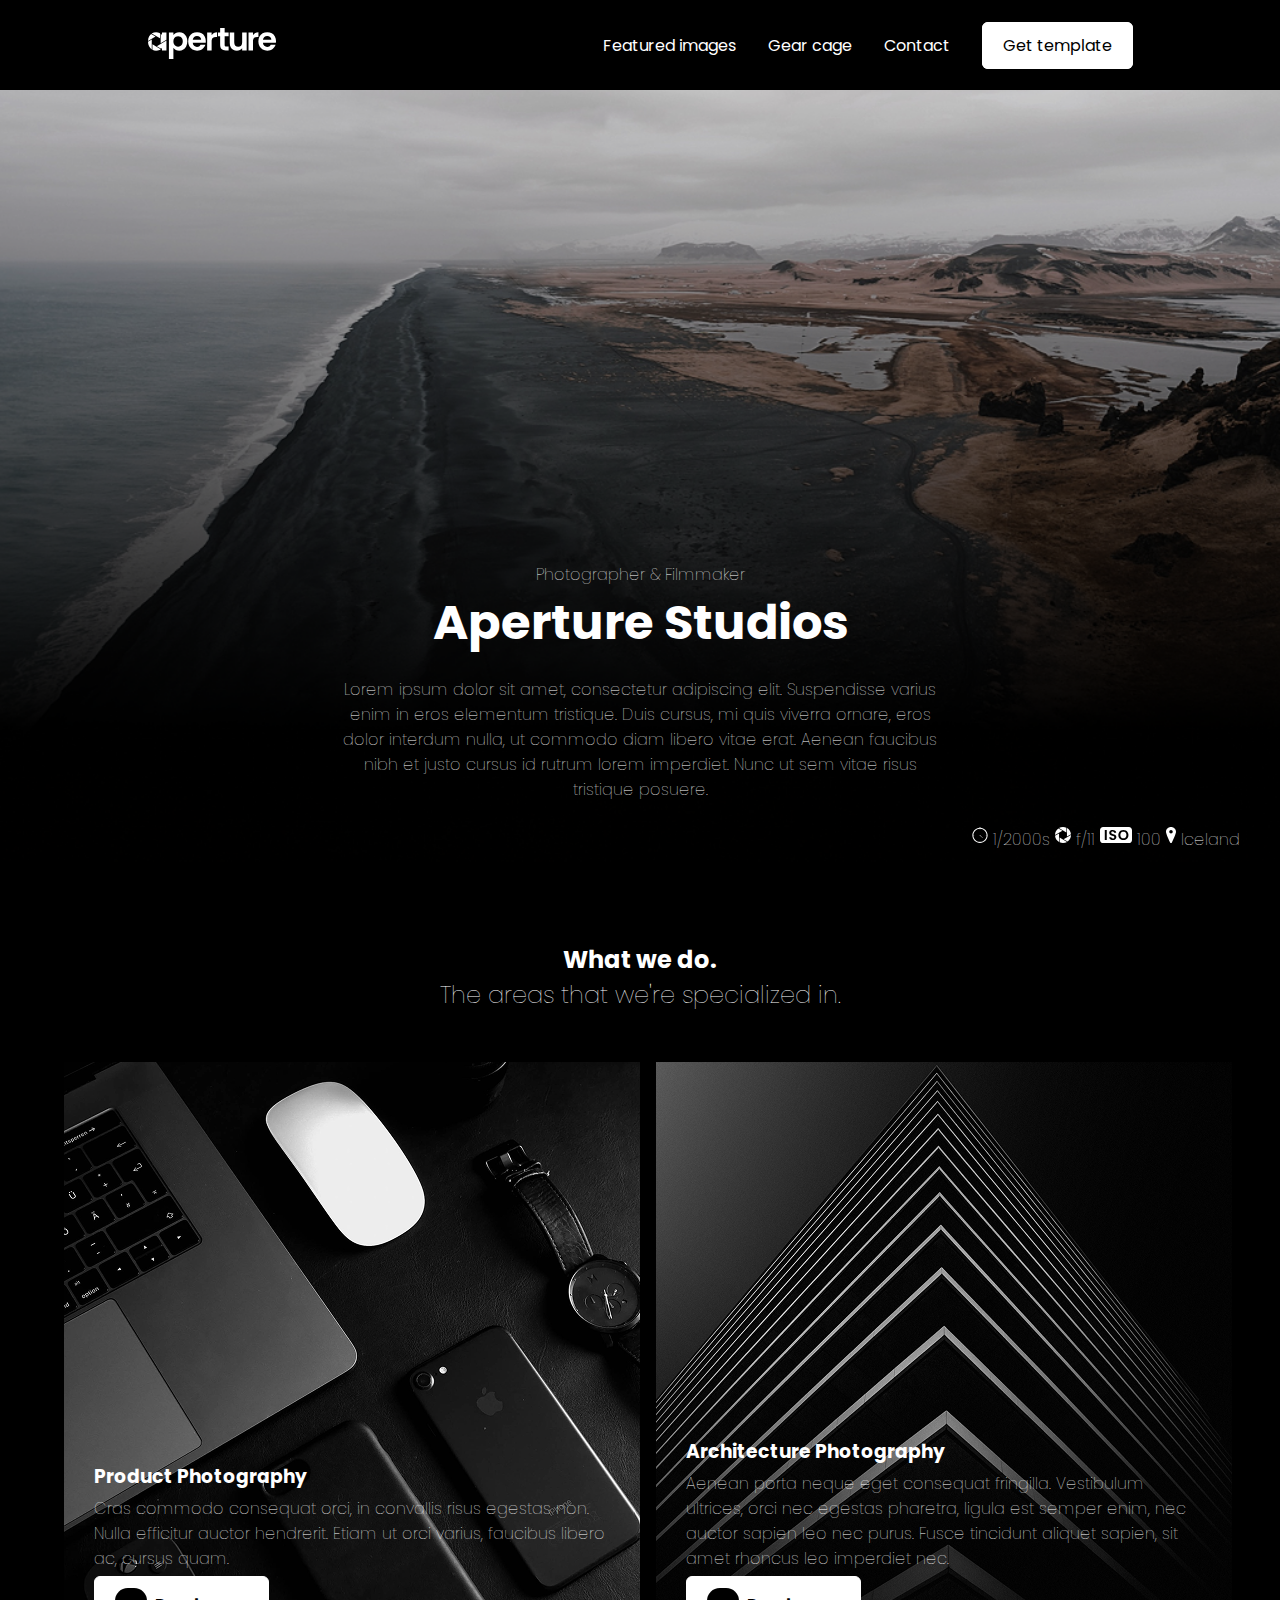
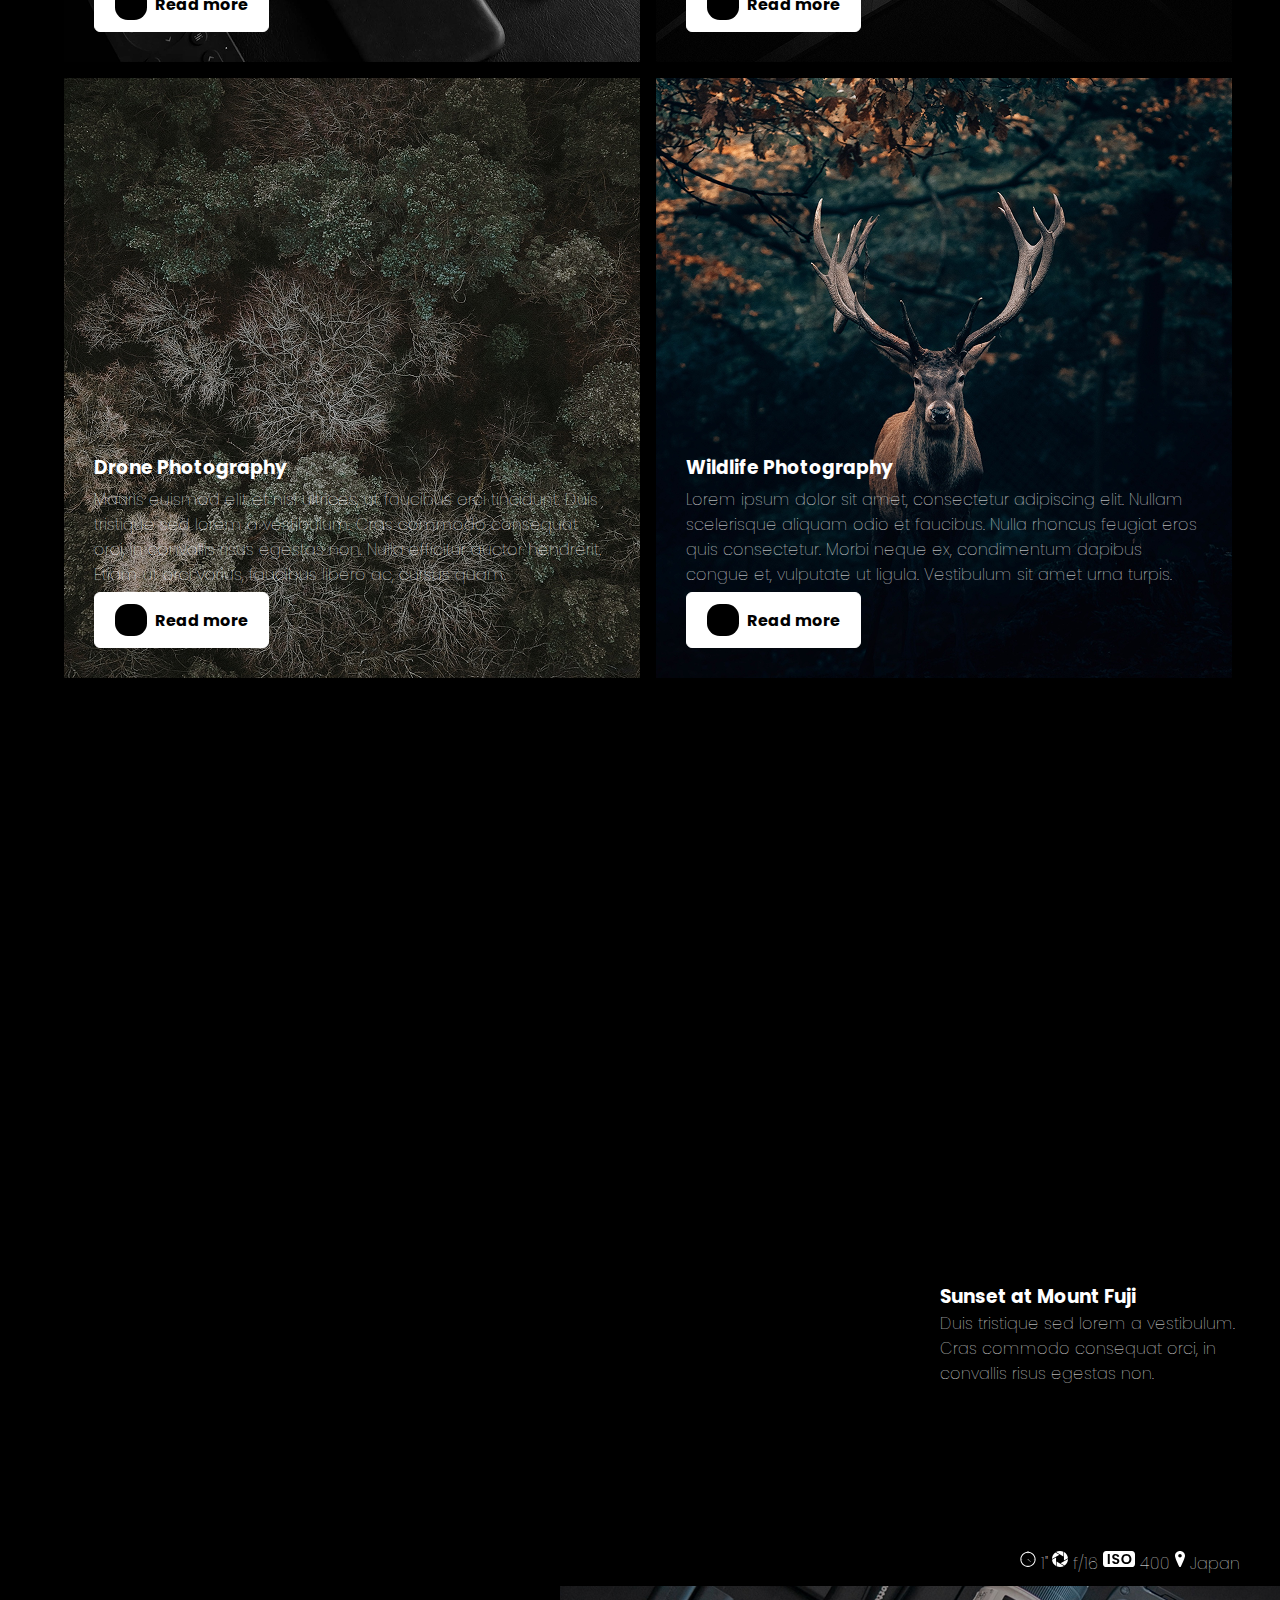
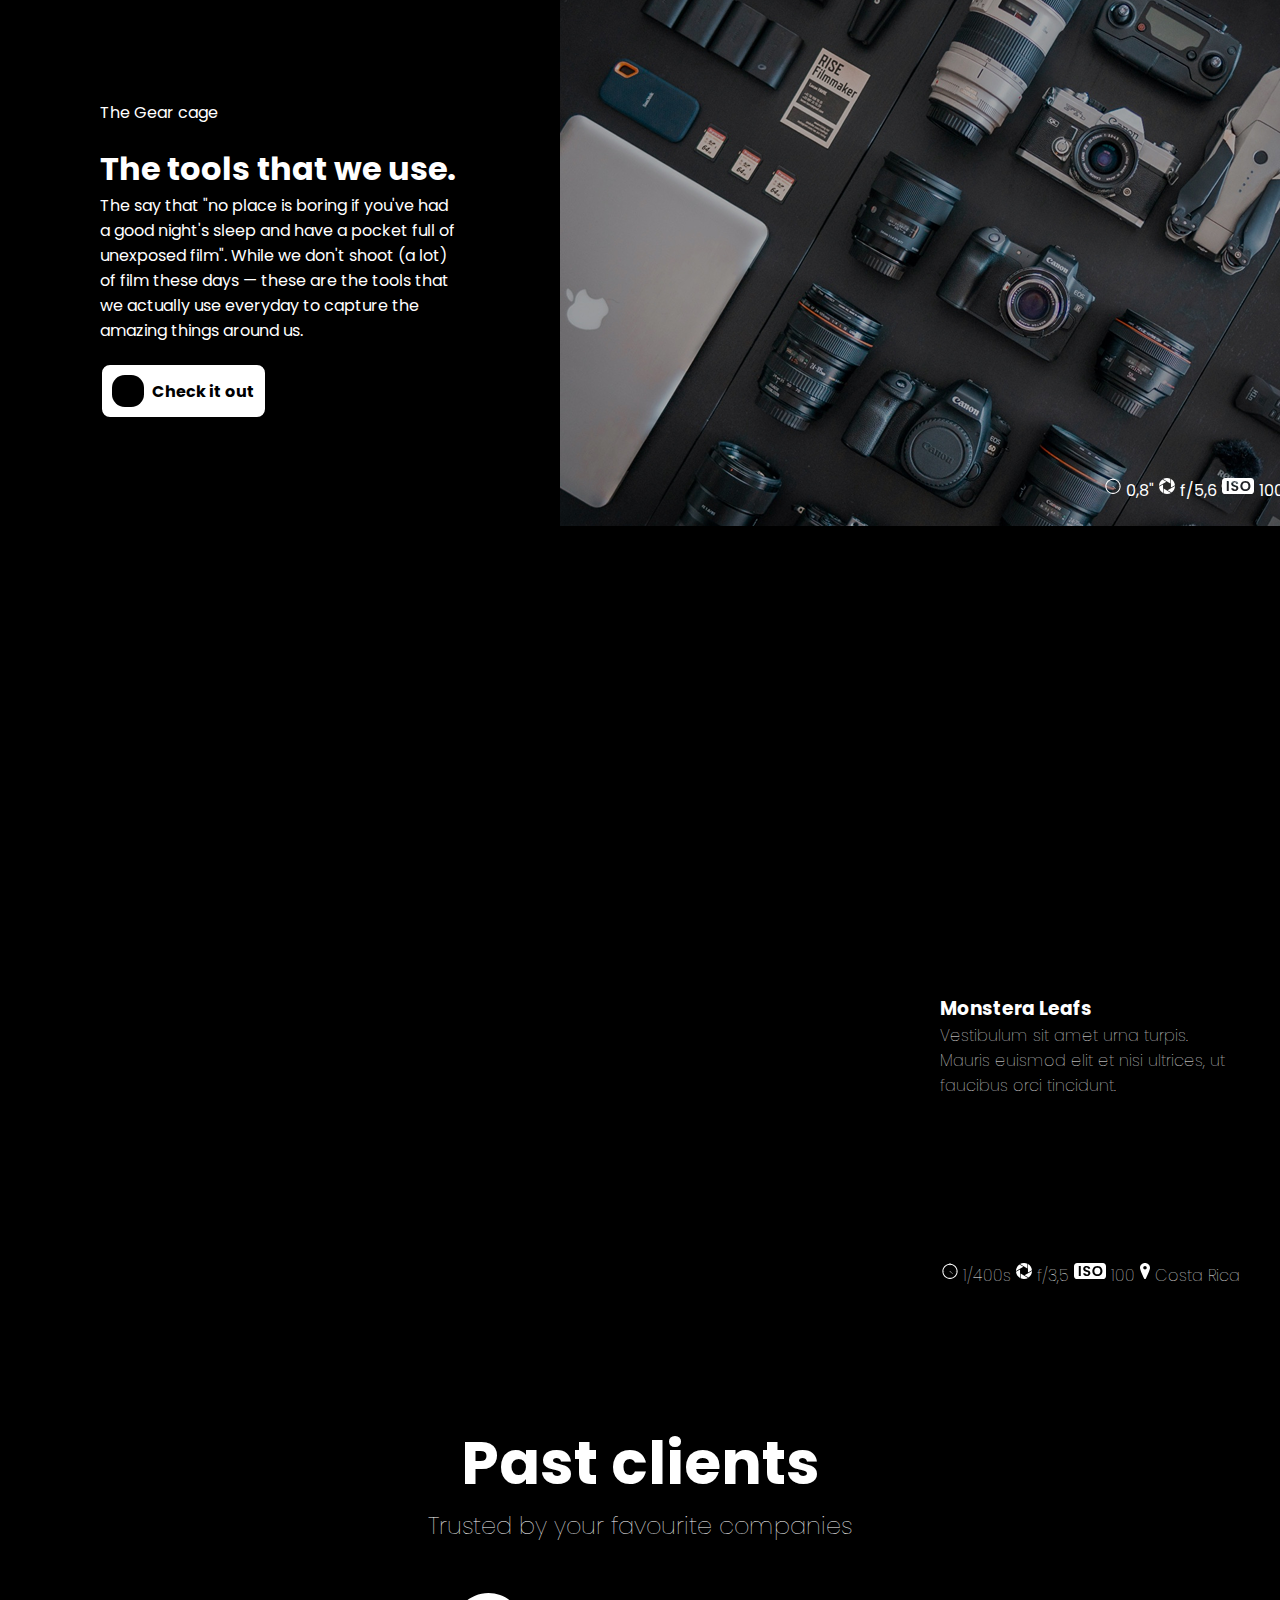
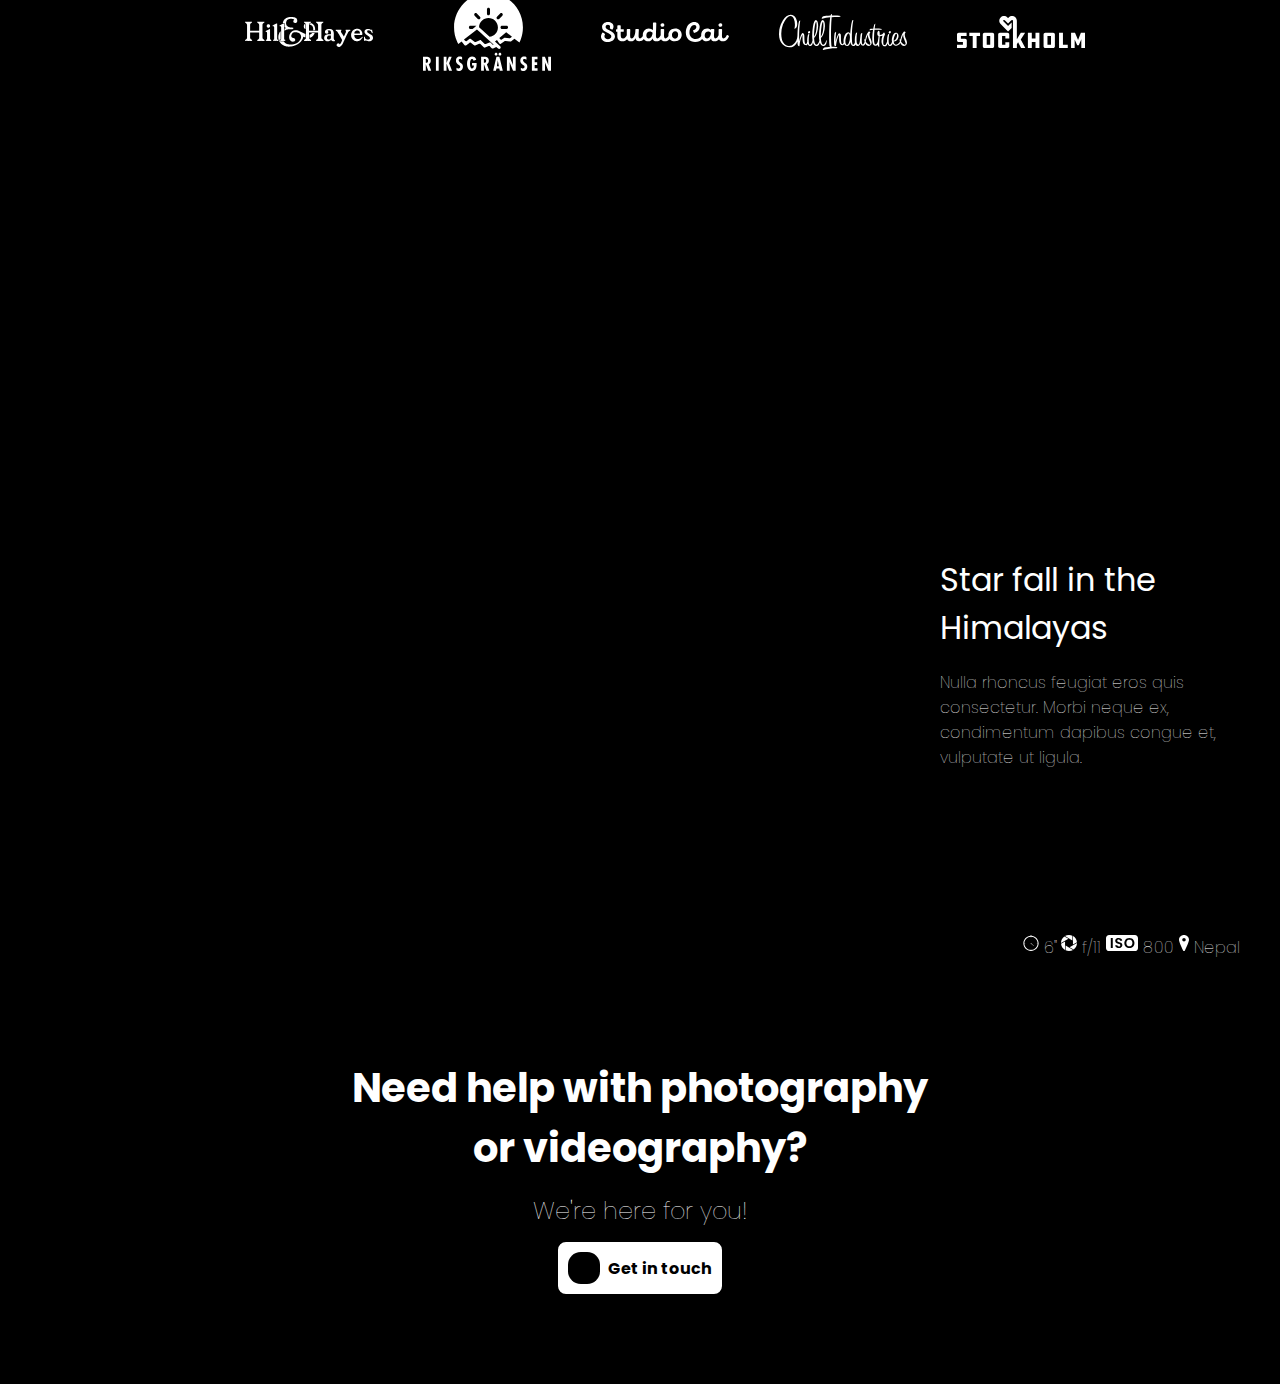
==== commit 4f32f42f: "9" ====
--- a/index.html
+++ b/index.html
@@ -102,7 +102,7 @@
 <section id="contact" class="contact">
     <div class="container3 flex">
         <div class="left2">
-            <h1>Sunset at Mount Fuji</h1>
+            <h3>Sunset at Mount Fuji</h3>
             <p>Duis tristique sed lorem a vestibulum. Cras commodo consequat orci, in convallis risus egestas non.</p>
         </div>
         <div class="right2">
@@ -137,7 +137,7 @@
 <section class="frame8">
     <div class="container3 flex">
         <div class="left2">
-            <h1>Monstera Leafs</h1>
+            <h3>Monstera Leafs</h3>
             <p>Vestibulum sit amet urna turpis. Mauris euismod elit et nisi ultrices, ut faucibus orci tincidunt.</p>
         </div>
         <div class="right2">
@@ -149,6 +149,7 @@
             </ul>
         </div>
     </div>
+    </section>
     <section class="partners">
         <div class="container7">
             <div class="left4">
@@ -166,6 +167,28 @@
             </div>
         </div>
     </section>
+<section class="frame9">
+    <div class="container3 flex">
+        <div class="left2">
+            <h1>Star fall in the Himalayas</h1>
+            <p>Nulla rhoncus feugiat eros quis consectetur. Morbi neque ex, condimentum dapibus congue et, vulputate ut ligula.</p>
+        </div>
+        <div class="right2">
+            <ul class="satings-foto">
+                <li class="satings-foto1"><p>6"</p></li>
+                <li class="satings-foto2"><p>f/11</p></li>
+                <li class="satings-foto3"><p>800</p></li>
+                <li class="satings-foto4"><p>Nepal</p></li>
+            </ul>
+        </div>
+    </div>
+</section>
+<section class="frame10">
+    <div class="container8">
+<h2>Need help with photography or videography?</h2>
+        <p>We're here for you!</p>
+        <a class="link" href="#">Get in touch</a>
+    </div>
 </section>
 </body>
 </html>--- a/css/style.css
+++ b/css/style.css
@@ -465,4 +465,38 @@
 .left4 p{
     font-size: 24px;
     font-weight: lighter;
+}
+.frame9{
+    background: url(../images/IMAGE16.png) no-repeat center / cover, #000;
+    background-attachment: fixed;
+    height: calc(100vh - 8rem);
+}
+.frame10{
+    display: flex;
+    justify-content: center;
+    align-items: center;
+    background-color: black;
+    height: 414px;
+}
+.container8{
+    height: 280px;
+    max-width: 1200px;
+    margin: auto;
+    display: flex;
+    flex-direction: column;
+    align-items: center;
+    justify-content: center;
+    color: white;
+    font-family: "Poppins", sans-serif;
+    text-align: center;
+}
+.container8 h2{
+    font-size: 40px;
+    max-width: 600px;
+    margin-bottom: 15px;
+}
+.container8 p{
+    margin-bottom: 12px;
+    font-size: 24px;
+    font-weight: lighter;
 }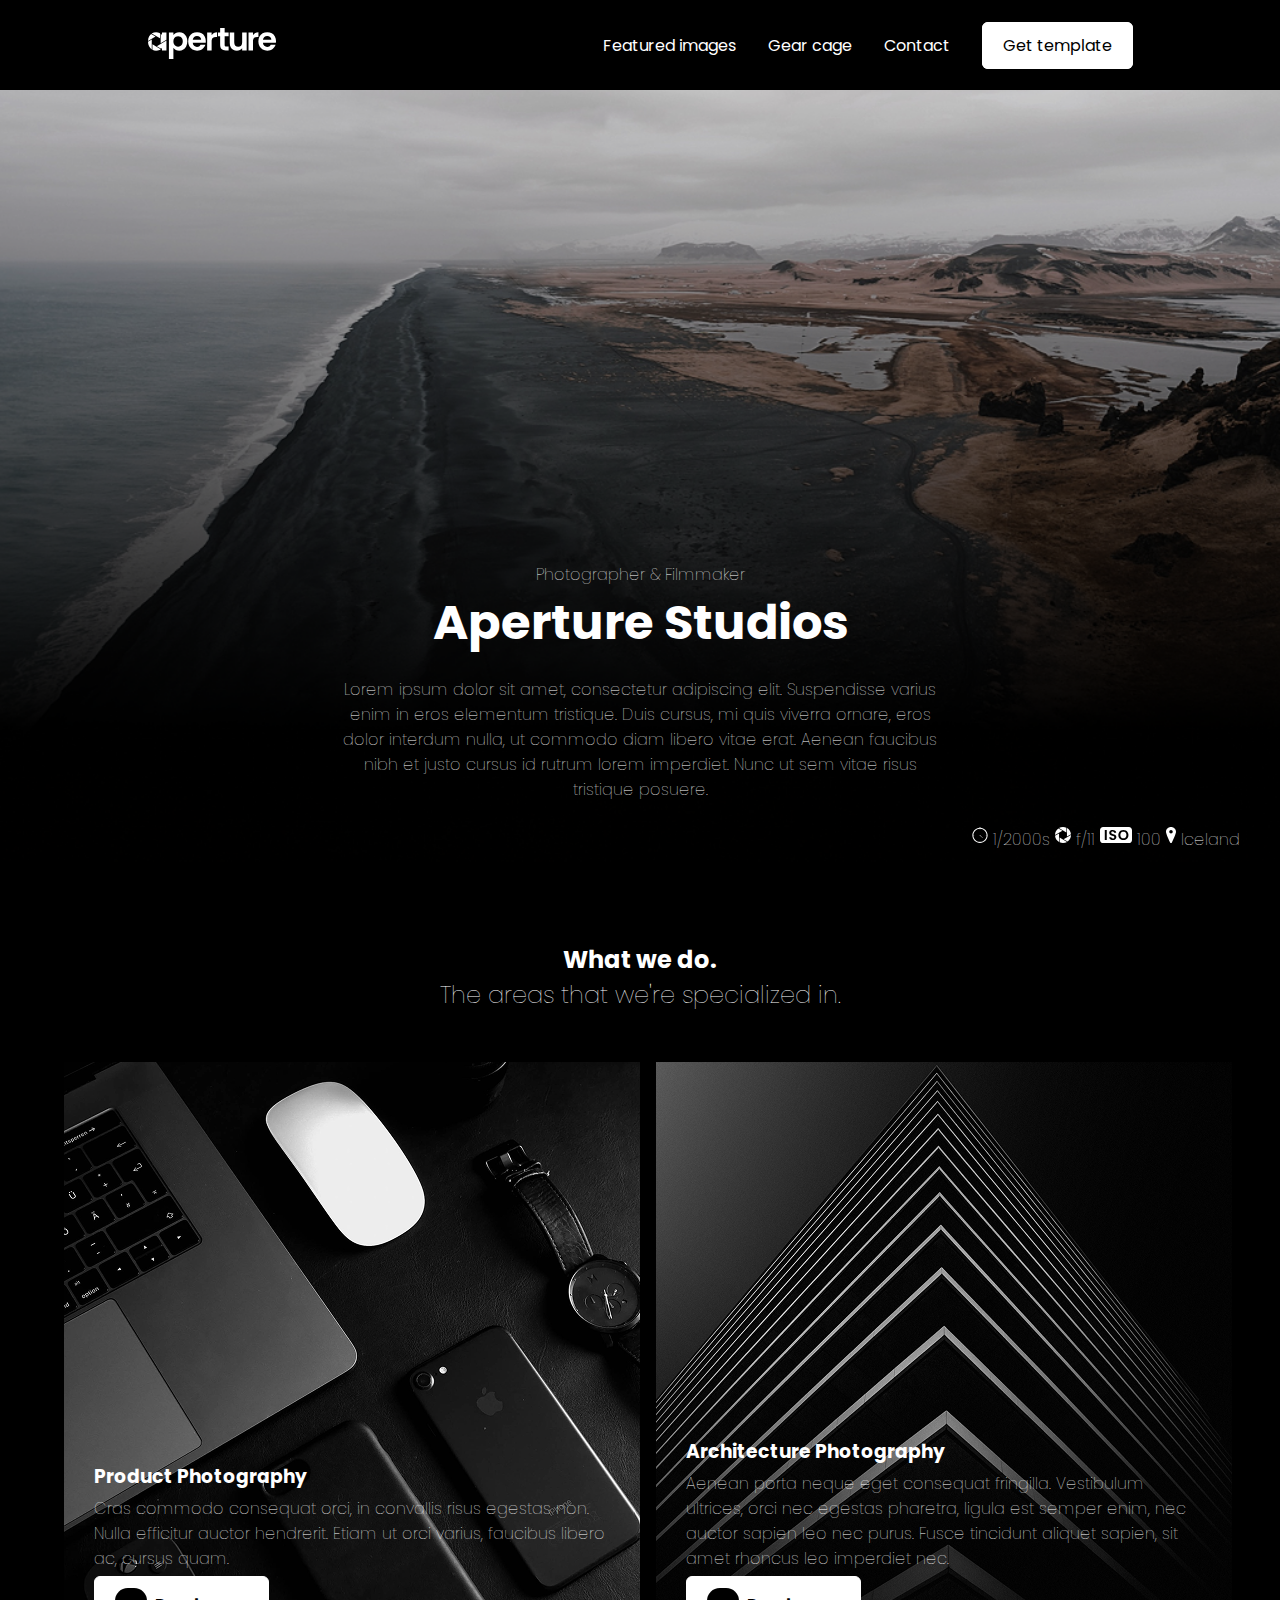
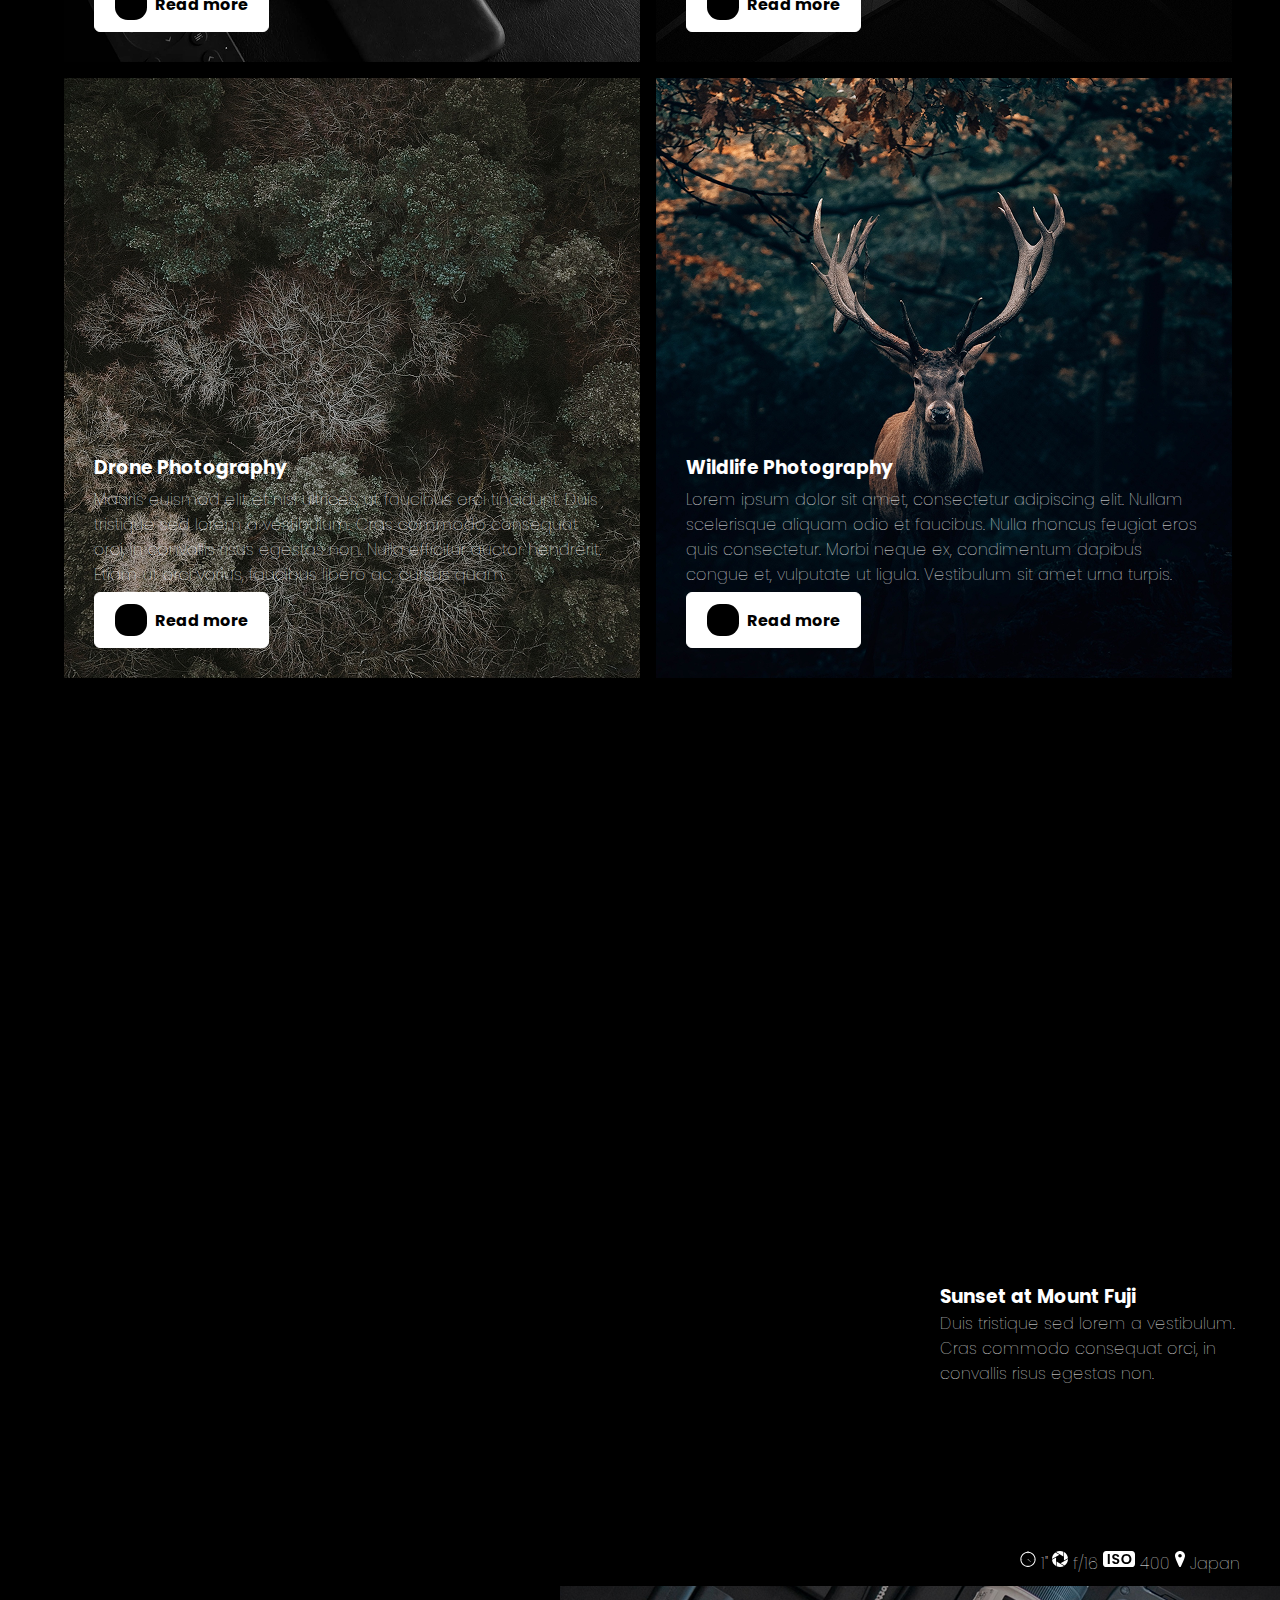
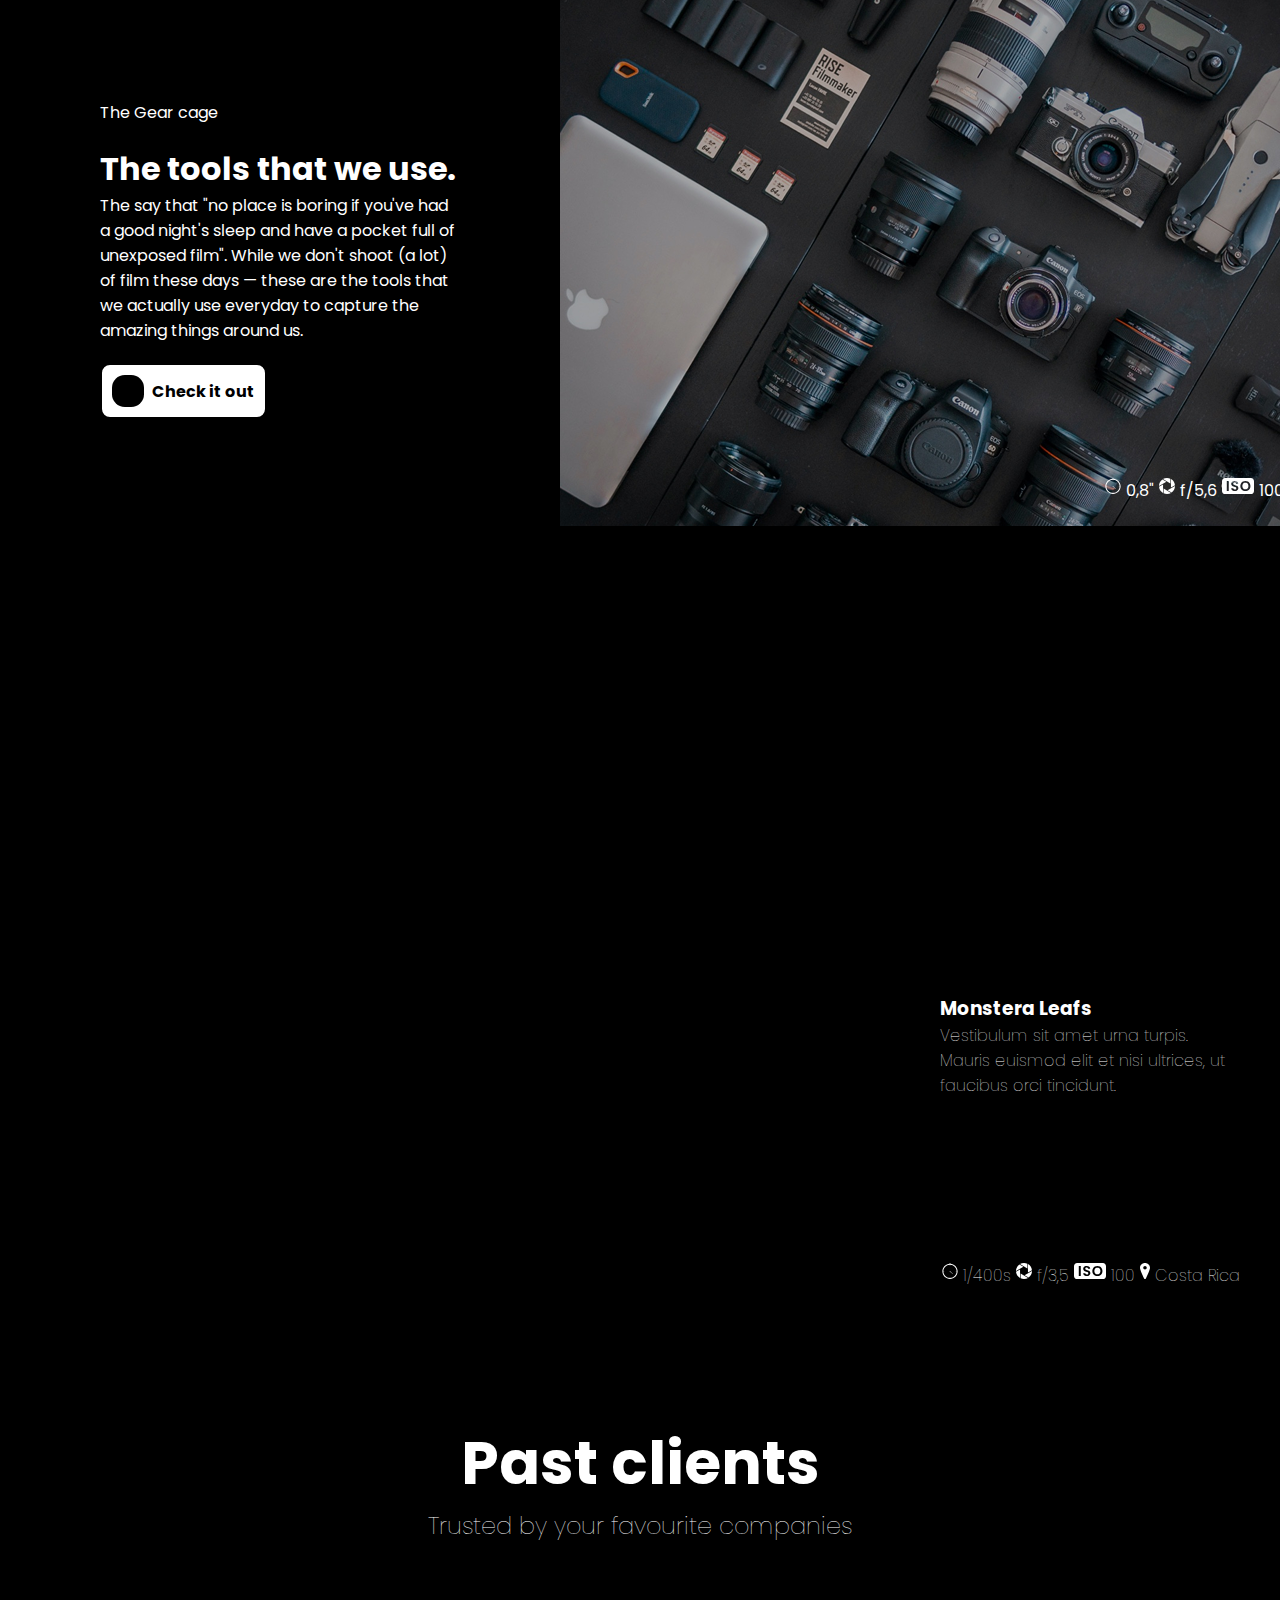
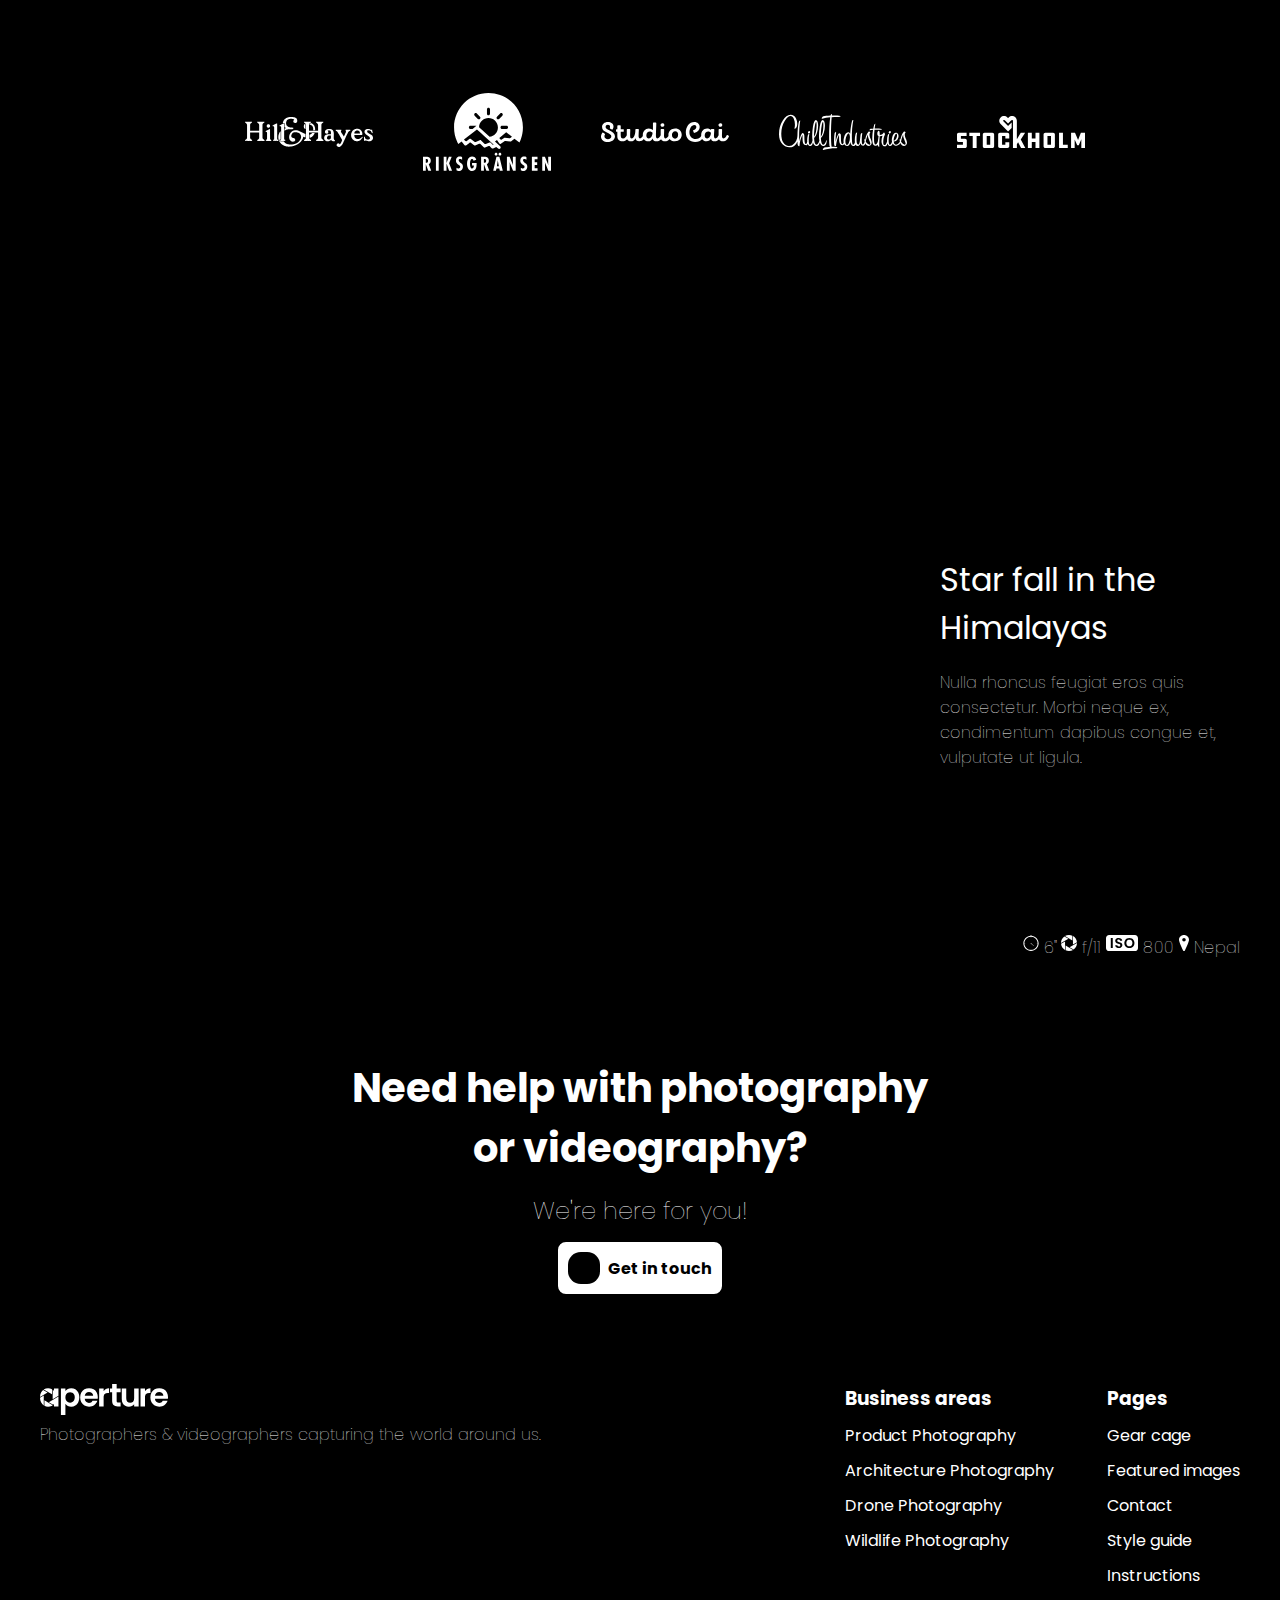
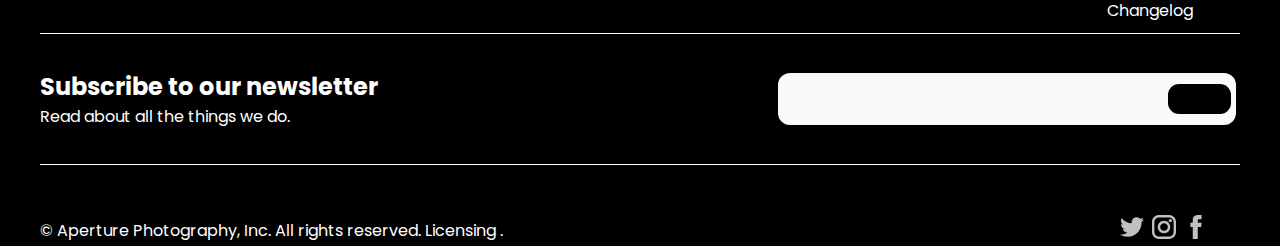
==== commit cb205f70: "9" ====
--- a/index.html
+++ b/index.html
@@ -190,5 +190,61 @@
         <a class="link" href="#">Get in touch</a>
     </div>
 </section>
+<footer class="footer">
+<div class="container9">
+<div class="left5">
+    <div class="footer1">
+        <a href="#"><img src="images/IMAGE17.svg" alt="#"></a>
+        <p>Photographers & videographers capturing the world around us.</p>
+    </div>
+    <div class="footer2">
+        <ul>
+            <li><h3>Business areas</h3></li>
+            <li><a href="#">Product Photography</a></li>
+            <li><a href="#">Architecture Photography</a></li>
+            <li><a href="#">Drone Photography</a></li>
+            <li><a href="#">Wildlife Photography</a></li>
+        </ul>
+    </div>
+    <div class="footer3">
+        <ul>
+            <li><h3>Pages</h3></li>
+            <li><a href="#">Gear cage</a></li>
+            <li><a href="#">Featured images</a></li>
+            <li><a href="#">Contact</a></li>
+            <li><a href="#">Style guide</a></li>
+            <li><a href="#">Instructions</a></li>
+            <li><a href="#">Changelog</a></li>
+        </ul>
+    </div>
+</div>
+    <form class="right3">
+        <div class="footer4">
+            <h2>Subscribe to our newsletter</h2>
+            <p>Read about all the things we do.</p>
+        </div>
+        <div class="footer5">
+            <div class="input-container">
+                <input type="text" class="input-field">
+                <button class="input-button"></button>
+            </div>
+        </div>
+    </form>
+    <div class="right4">
+        <div class="footer6">
+       <p>© Aperture Photography, Inc. All rights reserved.
+           Licensing
+           .</p>
+    </div>
+        <div class="footer7">
+            <ul class="footer7">
+                <li> <a href="#"> <img alt="#" src="images/Frame19.svg"> </a> </li>
+                <li> <a href="#"><img alt="#" src="images/Frame20.svg"> </a> </li>
+                <li> <a href="#"> <img alt="#" src="images/Frame21.svg"> </a> </li>
+            </ul>
+            </div>
+</div>
+</div>
+</footer>
 </body>
 </html>--- a/css/style.css
+++ b/css/style.css
@@ -499,4 +499,93 @@
     margin-bottom: 12px;
     font-size: 24px;
     font-weight: lighter;
+}
+.footer{
+    background-color: #000;
+    color: white;
+}
+.left5{
+    display: flex;
+    justify-content: space-between;
+    list-style: none;
+}
+.container9{
+    max-width: 1200px;
+    margin: auto;
+    font-family: "Poppins", sans-serif;
+}
+.footer2 li {
+    list-style: none;
+    margin-bottom: 10px;
+}
+.footer2 li a{
+    color: white;
+    text-decoration: none;
+}
+.footer2 {
+    margin-left: 250px;
+}
+.footer3 li{
+    list-style: none;
+    margin-bottom: 10px;
+}
+.footer3 li a{
+    color: white;
+    text-decoration: none;
+}
+.footer1 p{
+    font-weight: lighter;
+}
+.botom2{
+    display: flex;
+
+}
+.right3{
+    display: flex;
+    align-items: center;
+    height: 132px;
+    border-top: white solid 1px;
+    border-bottom: white solid 1px;
+}
+.footer5{
+    margin-left: 400px;
+}
+.input-container {
+    display: flex;
+    align-items: center;
+    width: 458px;
+    height: 52px;
+    background: rgba(249, 250, 251, 1);
+    border-radius: 12px;
+    padding: 5px;
+}
+
+.input-field {
+    flex-grow: 1;
+    border: none;
+    background: transparent;
+    outline: none;
+    padding: 10px;
+    font-size: 16px;
+}
+
+.input-button {
+    width: 63px;
+    height: 30px;
+    background: black;
+    border-radius: 11px;
+    border: none;
+    cursor: pointer;
+}
+.footer7{
+    list-style: none;
+    display: flex;
+}
+.right4{
+    padding-top: 50px;
+    display: flex;
+    justify-content: space-between;
+}
+.footer7 img{
+    margin-left: 8px;
 }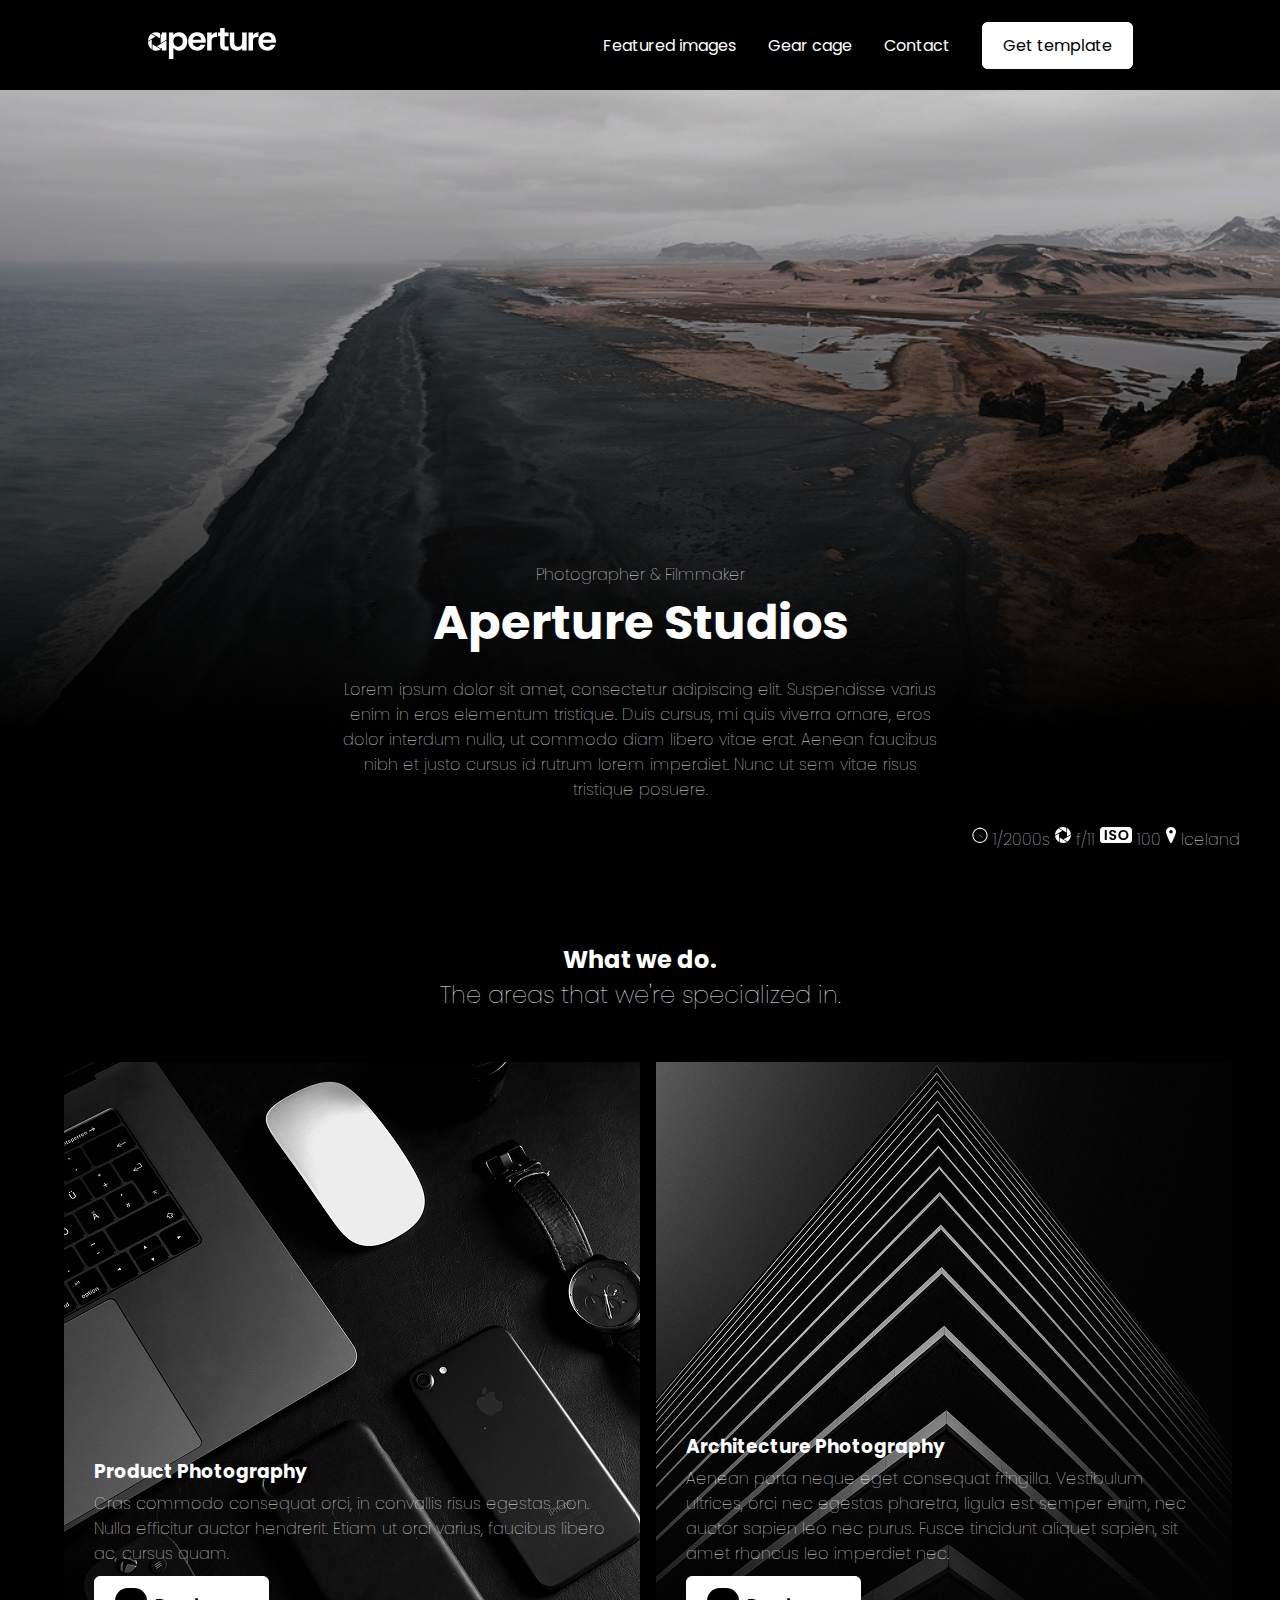
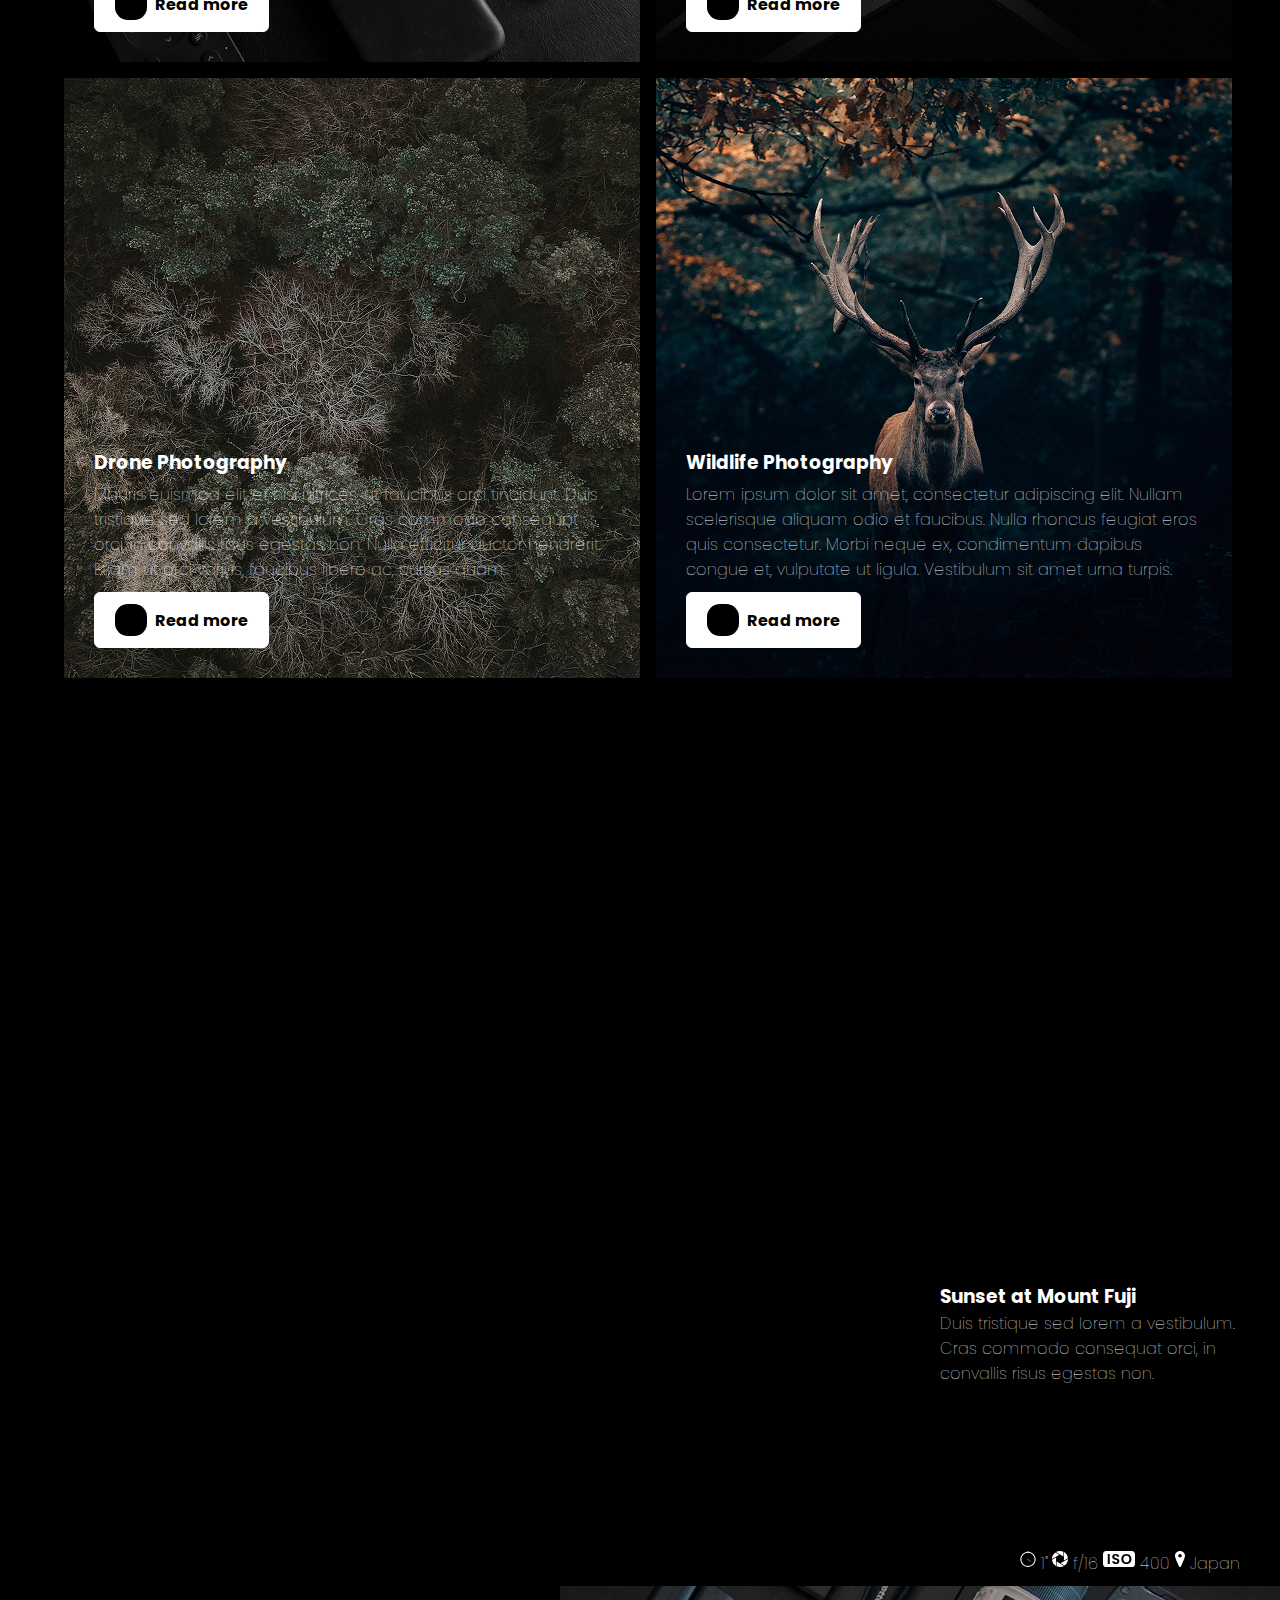
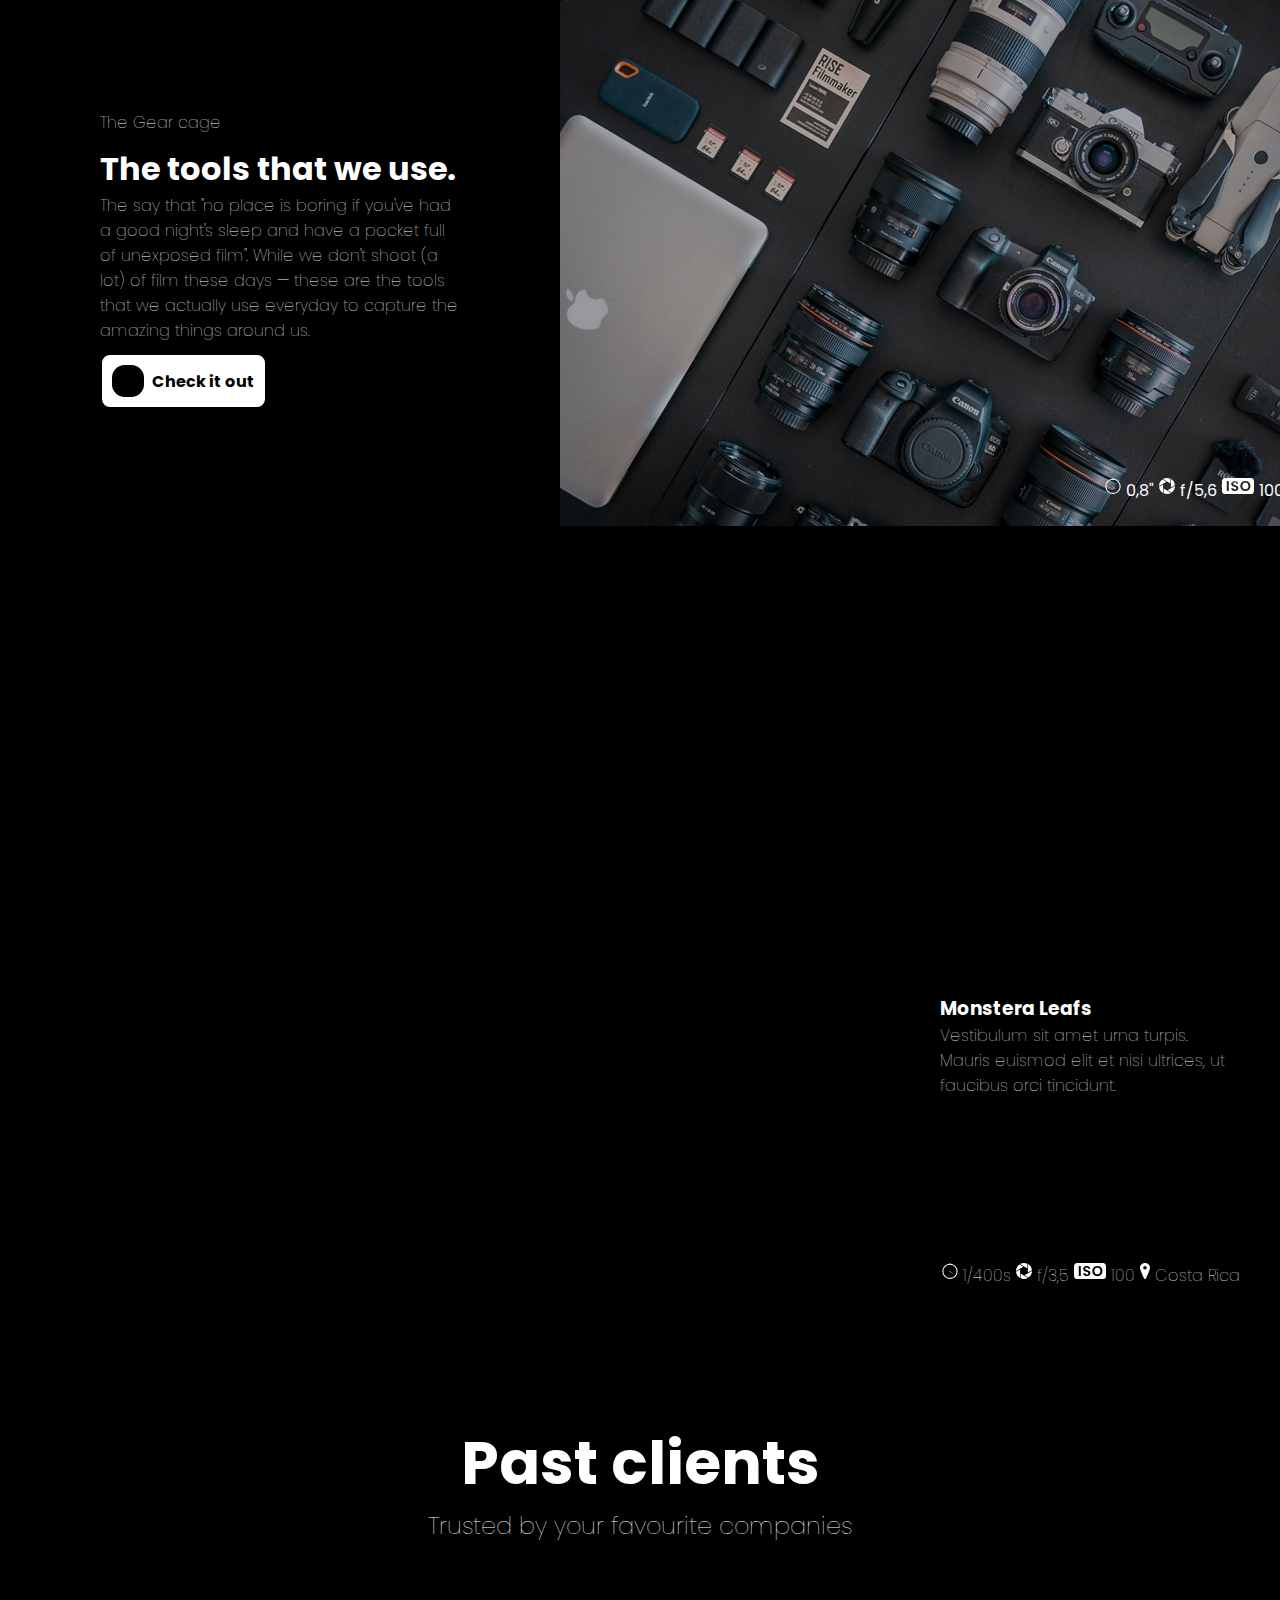
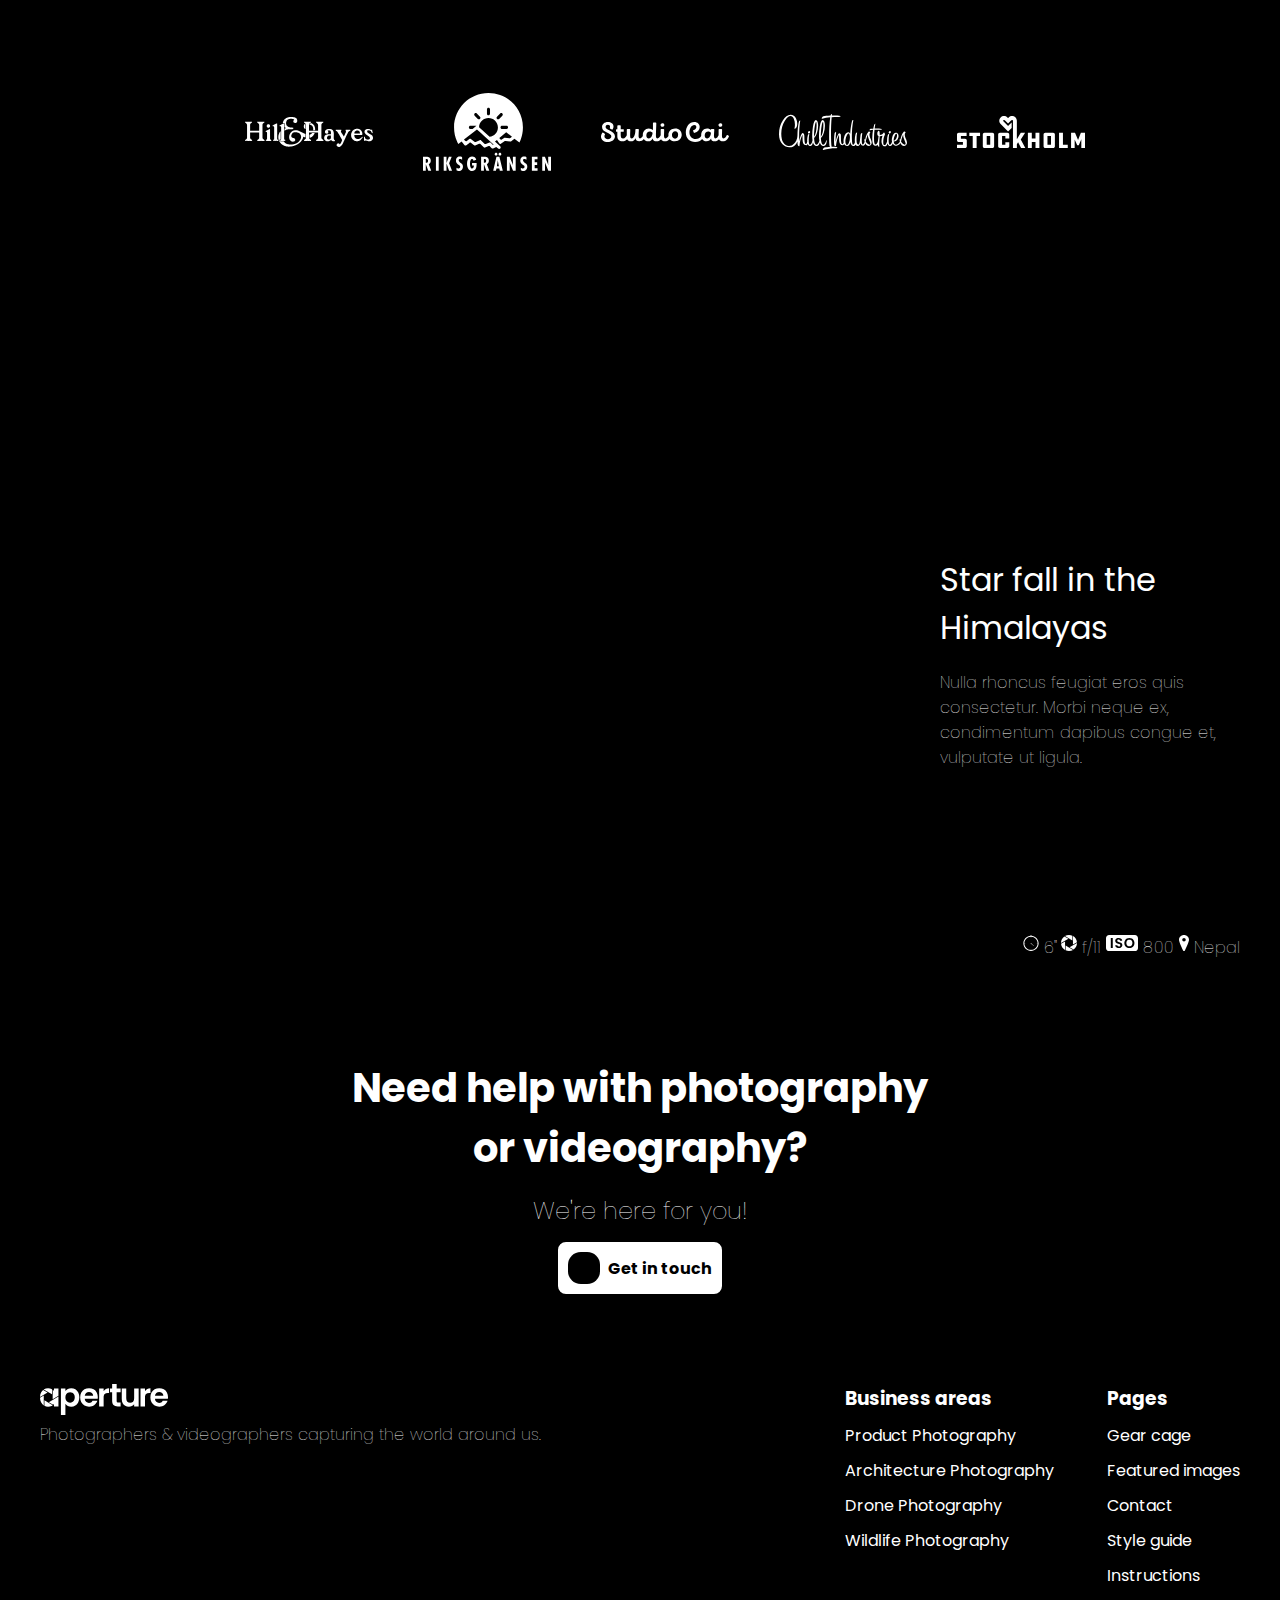
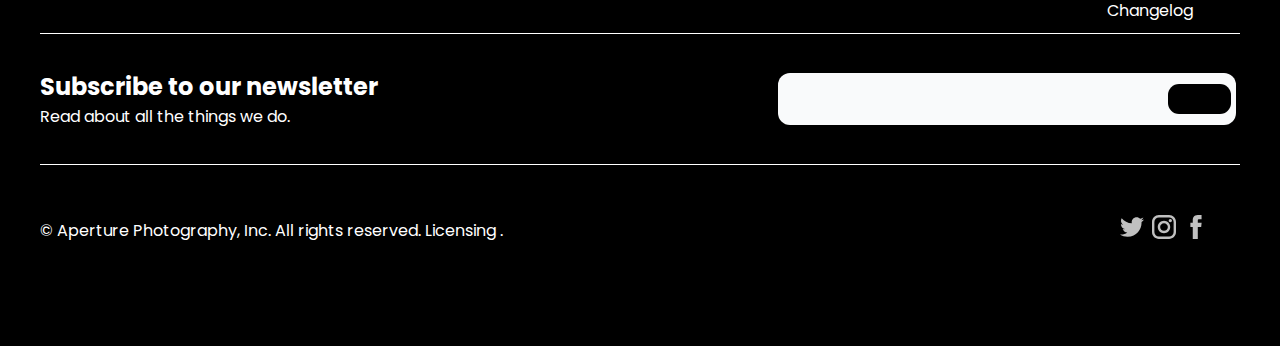
==== commit cad34c7a: "5" ====
--- a/index.html
+++ b/index.html
@@ -225,7 +225,7 @@
         </div>
         <div class="footer5">
             <div class="input-container">
-                <input type="text" class="input-field">
+                <input aria-label="#" type="text" class="input-field">
                 <button class="input-button"></button>
             </div>
         </div>
@@ -238,7 +238,7 @@
     </div>
         <div class="footer7">
             <ul class="footer7">
-                <li> <a href="#"> <img alt="#" src="images/Frame19.svg"> </a> </li>
+                <li> <a href="#"> <img  alt="#" src="images/Frame19.svg"> </a> </li>
                 <li> <a href="#"><img alt="#" src="images/Frame20.svg"> </a> </li>
                 <li> <a href="#"> <img alt="#" src="images/Frame21.svg"> </a> </li>
             </ul>
--- a/css/style.css
+++ b/css/style.css
@@ -146,6 +146,13 @@
     position: relative;
     color: #000;
     background-color: white;
+}
+.btn:hover{
+   padding: 15px;
+ border: burlywood solid 1px;
+}
+.menu__item a:hover{
+    color: burlywood;
 }
 .ferst {
     background: url(../images/IMAGE.png) no-repeat center / cover, #000;
@@ -297,7 +304,7 @@
 }
 .images8 p{
     margin-left: 30px;
-    margin-bottom: 5px;
+    margin-bottom: 10px;
     margin-right: 30px;
 }
 .images8 a{
@@ -421,6 +428,10 @@
         text-decoration: none;
         border: 2px solid black;
 }
+.link:hover{
+    padding: 15px;
+    color: burlywood;
+}
 .link:before{
     content: "";
     width: 32px;
@@ -460,7 +471,8 @@
     margin-left: 50px;
 }
 .frame5-left p{
-    margin-bottom: 20px;
+    margin-bottom: 10px;
+    font-weight: lighter;
 }
 .left4 p{
     font-size: 24px;
@@ -503,6 +515,7 @@
 .footer{
     background-color: #000;
     color: white;
+    padding-bottom: 100px;
 }
 .left5{
     display: flex;
@@ -538,7 +551,6 @@
 }
 .botom2{
     display: flex;
-
 }
 .right3{
     display: flex;
@@ -588,4 +600,13 @@
 }
 .footer7 img{
     margin-left: 8px;
+}
+.footer2 li a:hover{
+    color: burlywood;
+}
+.footer3 li a:hover{
+    color: burlywood;
+}
+.input-button:hover{
+    background-color: burlywood;
 }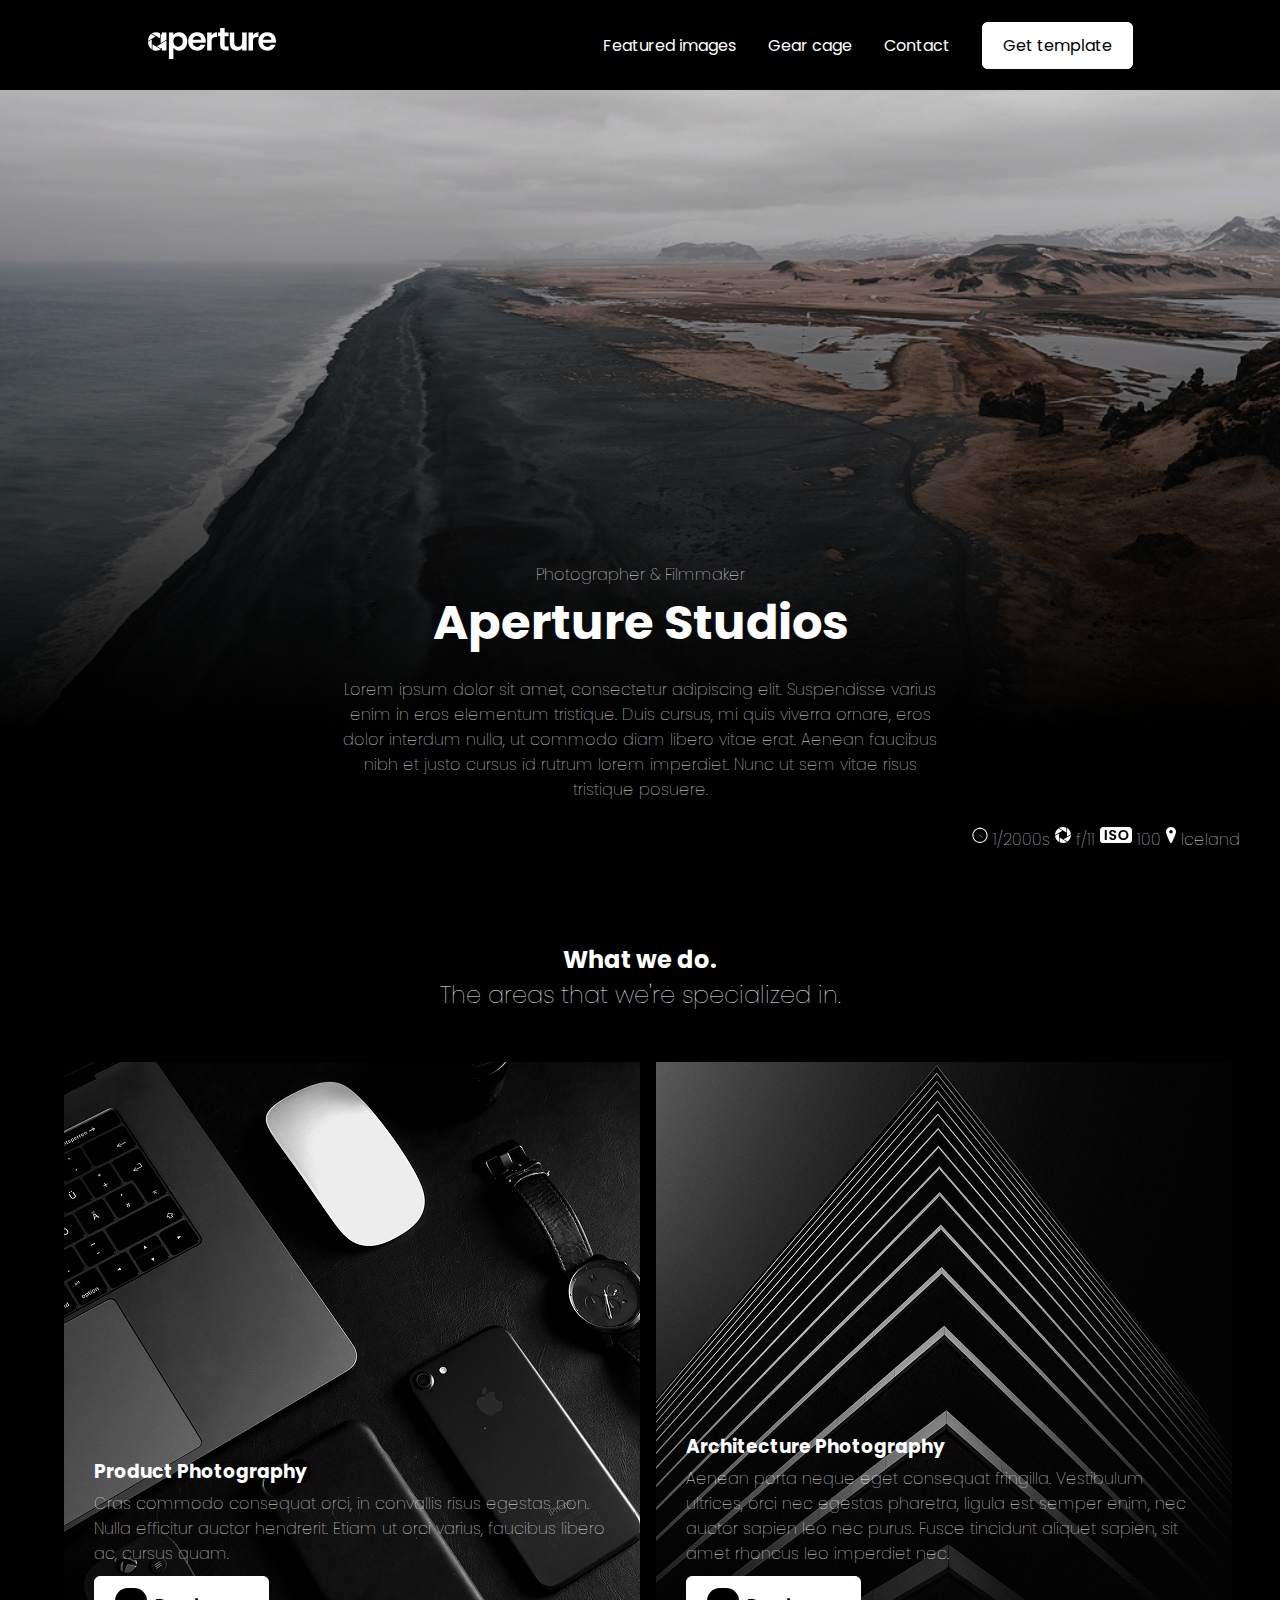
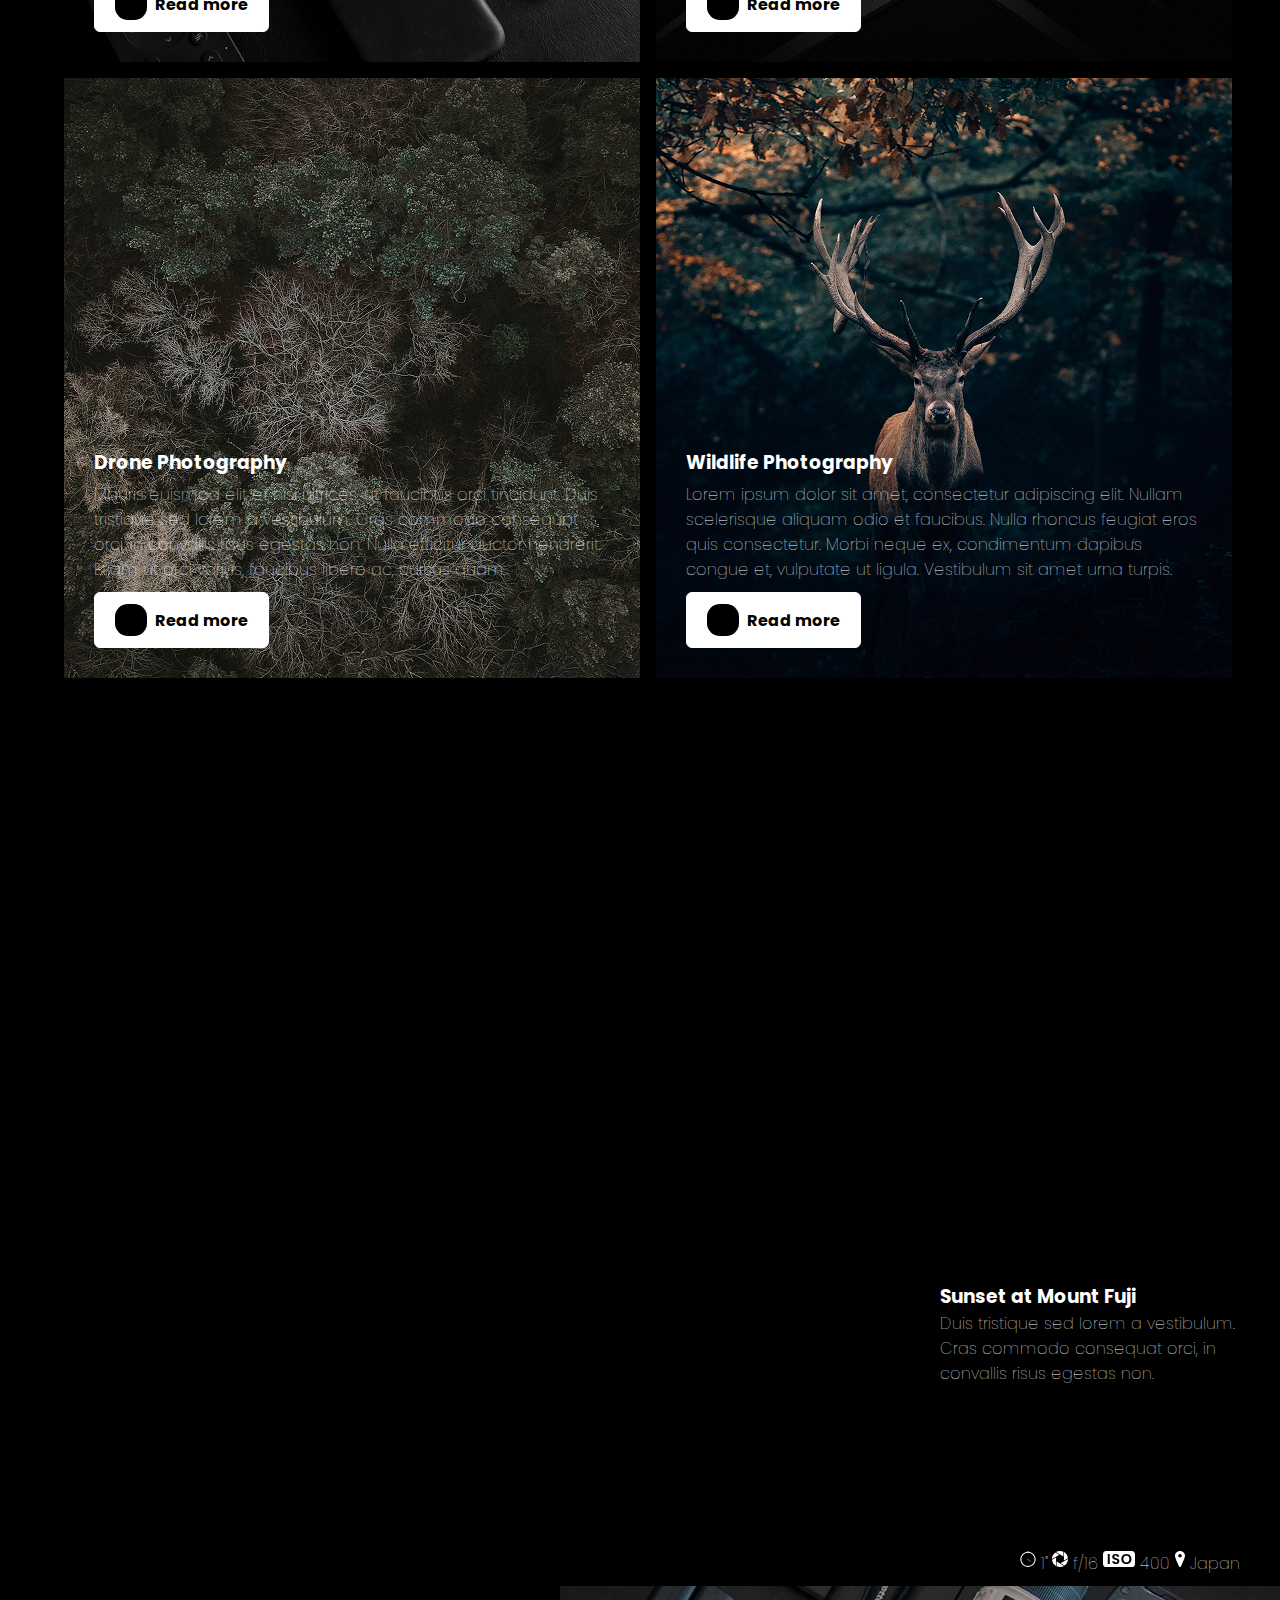
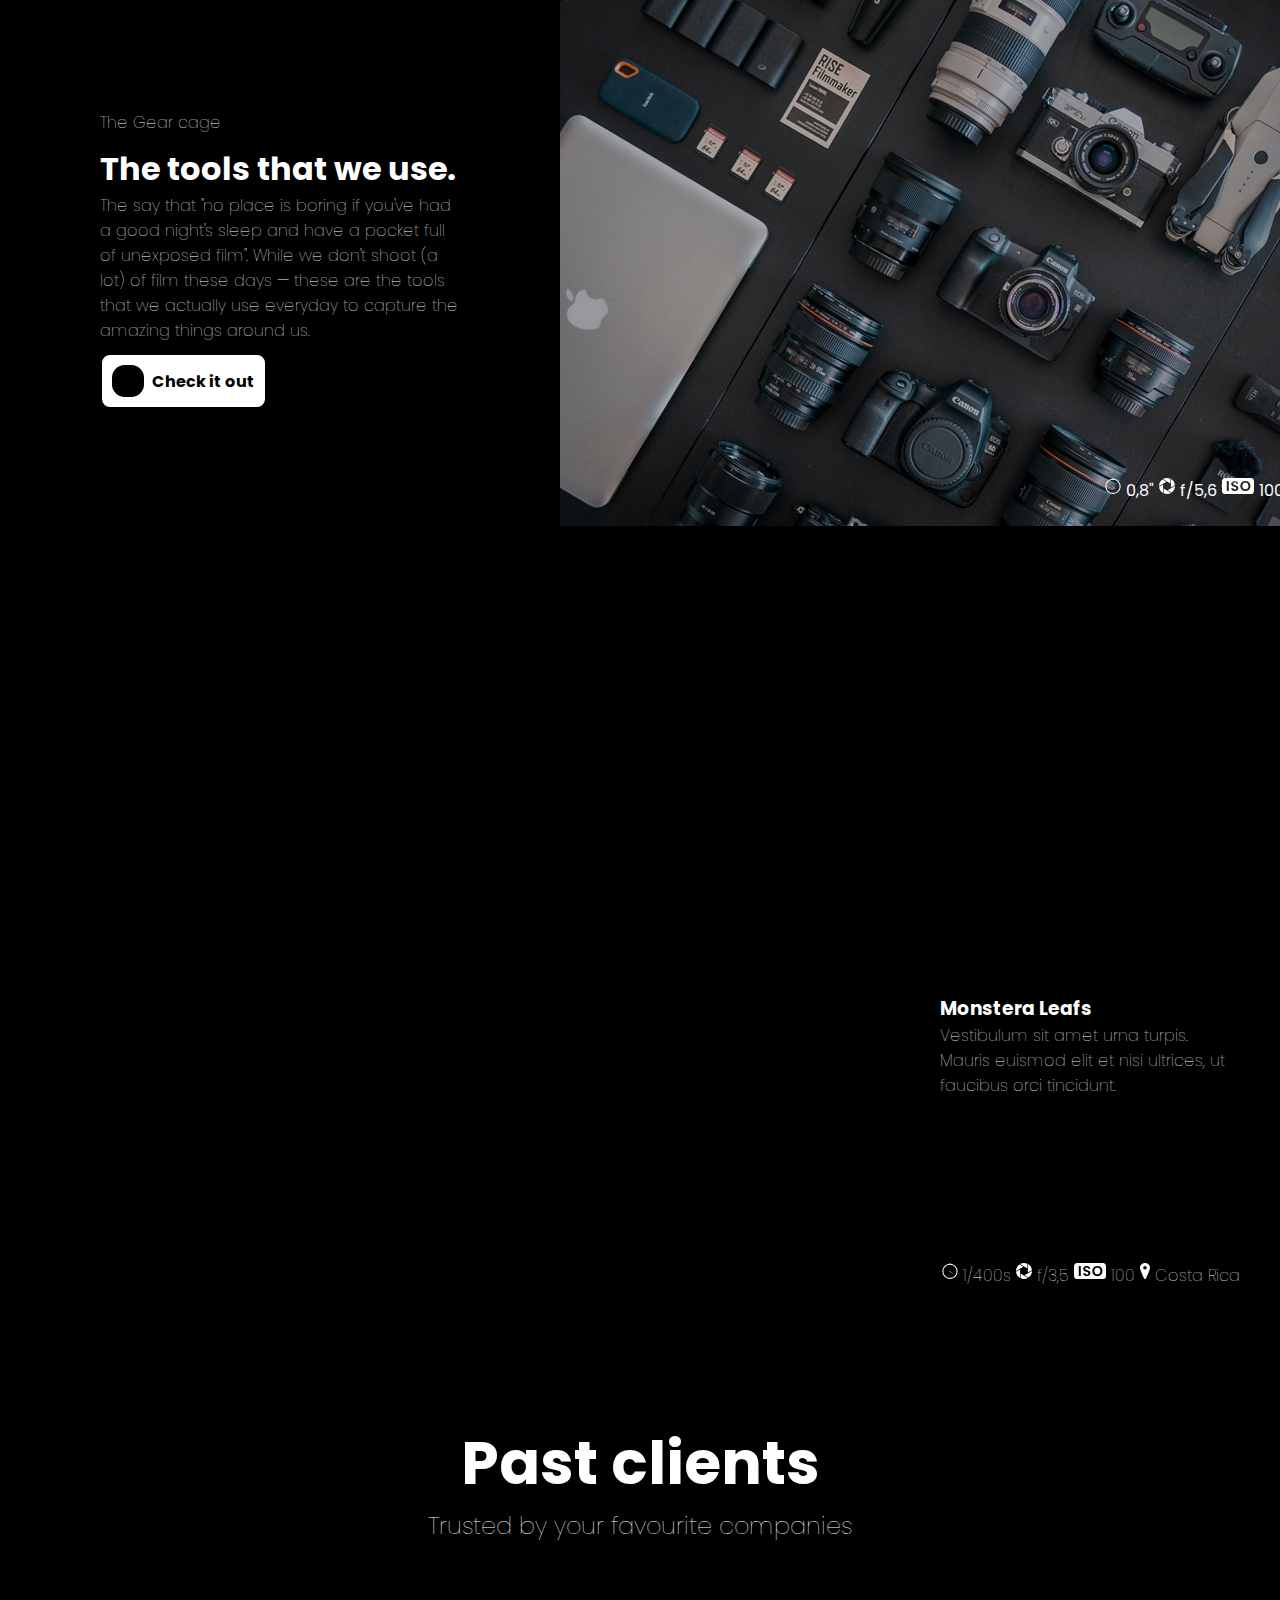
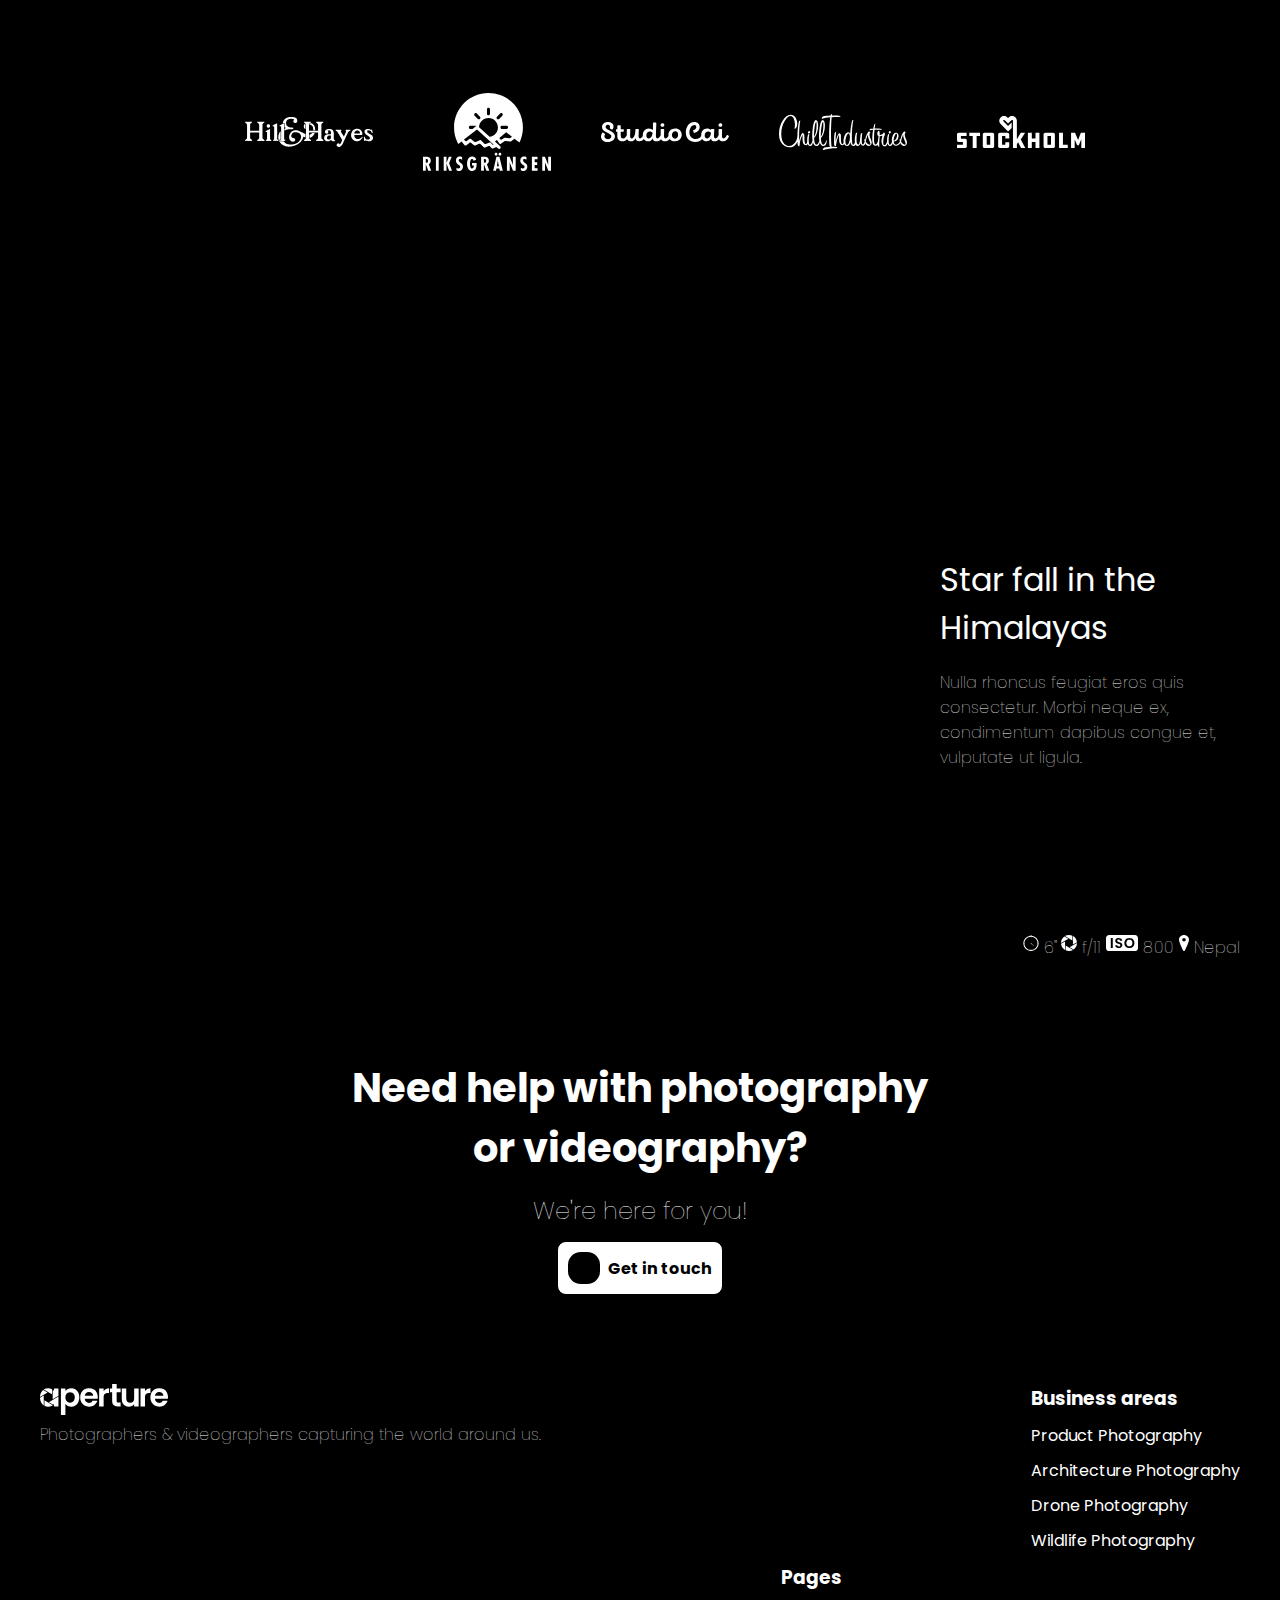
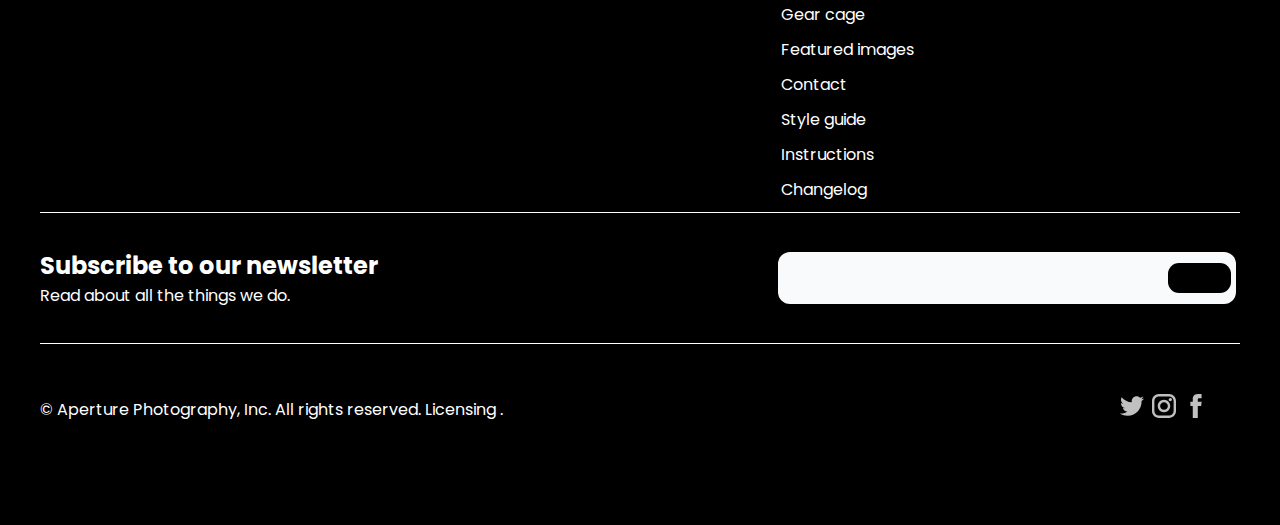
==== commit c76102e6: "6" ====
--- a/index.html
+++ b/index.html
@@ -10,6 +10,7 @@
   <link rel="preconnect" href="https://fonts.googleapis.com">
   <link rel="preconnect" href="https://fonts.gstatic.com" crossorigin>
   <link href="https://fonts.googleapis.com/css2?family=Poppins:ital,wght@0,100;0,200;0,300;0,400;0,500;0,600;0,700;0,800;0,900;1,100;1,200;1,300;1,400;1,500;1,600;1,700;1,800;1,900&display=swap" rel="stylesheet">
+
 </head>
 <body>
 <header class="header">
@@ -24,7 +25,9 @@
             <li class="menu__item"><a href="#" class="menu__item-link" >Contact</a></li>
             <li class="menu__item"><a href="#" class="menu__item-link btn"><span>Get template</span></a></li>
           </ul>
-          </div>
+          <div class="burger">
+              <span></span>
+          </div></div>
   </div>
   </header>
 <section class="ferst">
@@ -197,6 +200,7 @@
         <a href="#"><img src="images/IMAGE17.svg" alt="#"></a>
         <p>Photographers & videographers capturing the world around us.</p>
     </div>
+    <div class="adaptiv">
     <div class="footer2">
         <ul>
             <li><h3>Business areas</h3></li>
@@ -217,6 +221,7 @@
             <li><a href="#">Changelog</a></li>
         </ul>
     </div>
+    </div>
 </div>
     <form class="right3">
         <div class="footer4">
@@ -247,4 +252,5 @@
 </div>
 </footer>
 </body>
+<script src="js/js.js"></script>
 </html>--- a/css/style.css
+++ b/css/style.css
@@ -1,612 +1,1082 @@
 .poppins-thin {
-    font-family: "Poppins", sans-serif;
-    font-weight: 100;
-    font-style: normal;
+  font-family: "Poppins", sans-serif;
+  font-weight: 100;
+  font-style: normal;
 }
 
 .poppins-extralight {
-    font-family: "Poppins", sans-serif;
-    font-weight: 200;
-    font-style: normal;
+  font-family: "Poppins", sans-serif;
+  font-weight: 200;
+  font-style: normal;
 }
 
 .poppins-light {
-    font-family: "Poppins", sans-serif;
-    font-weight: 300;
-    font-style: normal;
+  font-family: "Poppins", sans-serif;
+  font-weight: 300;
+  font-style: normal;
 }
 
 .poppins-regular {
-    font-family: "Poppins", sans-serif;
-    font-weight: 400;
-    font-style: normal;
+  font-family: "Poppins", sans-serif;
+  font-weight: 400;
+  font-style: normal;
 }
 
 .poppins-medium {
-    font-family: "Poppins", sans-serif;
-    font-weight: 500;
-    font-style: normal;
+  font-family: "Poppins", sans-serif;
+  font-weight: 500;
+  font-style: normal;
 }
 
 .poppins-semibold {
-    font-family: "Poppins", sans-serif;
-    font-weight: 600;
-    font-style: normal;
+  font-family: "Poppins", sans-serif;
+  font-weight: 600;
+  font-style: normal;
 }
 
 .poppins-bold {
-    font-family: "Poppins", sans-serif;
-    font-weight: 700;
-    font-style: normal;
+  font-family: "Poppins", sans-serif;
+  font-weight: 700;
+  font-style: normal;
 }
 
 .poppins-extrabold {
-    font-family: "Poppins", sans-serif;
-    font-weight: 800;
-    font-style: normal;
+  font-family: "Poppins", sans-serif;
+  font-weight: 800;
+  font-style: normal;
 }
 
 .poppins-black {
-    font-family: "Poppins", sans-serif;
-    font-weight: 900;
-    font-style: normal;
+  font-family: "Poppins", sans-serif;
+  font-weight: 900;
+  font-style: normal;
 }
 
 .poppins-thin-italic {
-    font-family: "Poppins", sans-serif;
-    font-weight: 100;
-    font-style: italic;
+  font-family: "Poppins", sans-serif;
+  font-weight: 100;
+  font-style: italic;
 }
 
 .poppins-extralight-italic {
-    font-family: "Poppins", sans-serif;
-    font-weight: 200;
-    font-style: italic;
+  font-family: "Poppins", sans-serif;
+  font-weight: 200;
+  font-style: italic;
 }
 
 .poppins-light-italic {
-    font-family: "Poppins", sans-serif;
-    font-weight: 300;
-    font-style: italic;
+  font-family: "Poppins", sans-serif;
+  font-weight: 300;
+  font-style: italic;
 }
 
 .poppins-regular-italic {
-    font-family: "Poppins", sans-serif;
-    font-weight: 400;
-    font-style: italic;
+  font-family: "Poppins", sans-serif;
+  font-weight: 400;
+  font-style: italic;
 }
 
 .poppins-medium-italic {
-    font-family: "Poppins", sans-serif;
-    font-weight: 500;
-    font-style: italic;
+  font-family: "Poppins", sans-serif;
+  font-weight: 500;
+  font-style: italic;
 }
 
 .poppins-semibold-italic {
-    font-family: "Poppins", sans-serif;
-    font-weight: 600;
-    font-style: italic;
+  font-family: "Poppins", sans-serif;
+  font-weight: 600;
+  font-style: italic;
 }
 
 .poppins-bold-italic {
-    font-family: "Poppins", sans-serif;
-    font-weight: 700;
-    font-style: italic;
+  font-family: "Poppins", sans-serif;
+  font-weight: 700;
+  font-style: italic;
 }
 
 .poppins-extrabold-italic {
-    font-family: "Poppins", sans-serif;
-    font-weight: 800;
-    font-style: italic;
+  font-family: "Poppins", sans-serif;
+  font-weight: 800;
+  font-style: italic;
 }
 
 .poppins-black-italic {
-    font-family: "Poppins", sans-serif;
-    font-weight: 900;
-    font-style: italic;
-}
+  font-family: "Poppins", sans-serif;
+  font-weight: 900;
+  font-style: italic;
+}
+
 * {
-    padding: 0;
+  padding: 0;
+  margin: 0;
+  box-sizing: border-box;
+}
+
+body {
+  max-width: 100vw;
+  overflow-x: hidden;
+}
+
+.container {
+  max-width: 1200px;
+  margin: auto;
+  display: flex;
+  justify-content: space-between;
+  position: relative;
+}
+
+.header {
+  display: flex;
+  justify-content: space-around;
+  height: 90px;
+  align-items: center;
+  background-color: black;
+  color: white;
+}
+
+.menu {
+  display: flex;
+  justify-content: space-between;
+  list-style: none;
+  font-family: "Poppins", sans-serif;
+}
+
+.menu__item-link {
+  margin-left: 32px;
+  color: white;
+  text-decoration: none;
+}
+
+.btn {
+  padding: 11px 20px;
+  background-color: white;
+  border: white solid 1px;
+  border-radius: 6px;
+}
+
+.menu__item .btn span {
+  position: relative;
+  color: #000;
+  background-color: white;
+}
+
+.btn:hover {
+  padding: 15px;
+  border: burlywood solid 1px;
+}
+
+.menu__item a:hover {
+  color: burlywood;
+}
+
+.ferst {
+  background: url(../images/IMAGE.png) no-repeat center/cover, #000;
+  background-attachment: fixed;
+  height: calc(100vh - 8rem);
+}
+
+.flex {
+  display: flex;
+  height: 100%;
+  flex-direction: column;
+  justify-content: flex-end;
+  background: transparent;
+  text-align: center;
+  align-items: center;
+  color: white;
+  font-family: "Poppins", sans-serif;
+}
+
+.flex h1 {
+  margin-bottom: 18px;
+}
+
+.satings-foto {
+  display: flex;
+  list-style: none;
+  position: absolute;
+  right: 0;
+  bottom: 10px;
+}
+
+.satings-foto li {
+  display: flex;
+}
+
+.left {
+  max-width: 600px;
+  text-align: center;
+  margin-bottom: 60px;
+}
+
+.left h1 {
+  font-weight: bold;
+  font-family: "Poppins", sans-serif;
+  font-size: 3rem;
+}
+
+.right {
+  justify-content: flex-end;
+  /*margin-left: 1000px;*/
+  display: flex;
+}
+
+.satings-foto p {
+  padding-left: 5px;
+}
+
+.satings-foto1:before {
+  content: "";
+  display: inline-block;
+  height: 16px;
+  width: 16px;
+  background-image: url("../images/IMAGE2.svg");
+  left: 10px;
+  top: 2px;
+  margin-left: 5px;
+}
+
+.satings-foto1 {
+  position: relative;
+}
+
+.satings-foto2:before {
+  content: "";
+  height: 16px;
+  width: 16px;
+  background-image: url("../images/IMAGE(1).svg");
+  left: 10px;
+  top: 2px;
+  margin-left: 5px;
+}
+
+.satings-foto2 {
+  position: relative;
+}
+
+.satings-foto3:before {
+  content: "";
+  height: 16px;
+  width: 32px;
+  background-image: url("../images/IMAGE(2).svg");
+  left: 0;
+  top: 2px;
+  margin-left: 5px;
+}
+
+.satings-foto3 {
+  position: relative;
+}
+
+.satings-foto4:before {
+  content: "";
+  height: 16px;
+  width: 10px;
+  background-image: url("../images/IMAGE(3).svg");
+  left: 15px;
+  /*top: 5px;*/
+  margin-left: 5px;
+}
+
+.satings-foto4 {
+  position: relative;
+}
+
+.flex p {
+  font-weight: lighter;
+}
+
+.frame4 {
+  text-align: center;
+  justify-content: center;
+  margin-bottom: 50px;
+  font-family: "Poppins", sans-serif;
+  font-size: 1.5rem;
+  font-weight: lighter;
+}
+
+.frame4 span {
+  font-size: 1.5rem;
+  font-weight: bold;
+}
+
+.frame2 {
+  display: flex;
+}
+
+.frame2-img {
+  max-width: 576px;
+  height: 600px;
+  display: flex;
+  justify-content: end;
+  align-items: start;
+  flex-direction: column;
+  color: white;
+  margin-left: 16px;
+  font-family: "Poppins", sans-serif;
+  margin-bottom: 16px;
+}
+
+.frame2-img img {
+  position: relative;
+}
+
+.frame2-text {
+  position: absolute;
+  max-width: 575px;
+}
+
+.areas {
+  display: flex;
+  justify-content: center;
+  background-color: black;
+  color: white;
+  padding-top: 80px;
+}
+
+.container2 {
+  max-width: 1200px;
+  margin: 0 120px 120px 120px;
+}
+
+.images8 h3 {
+  margin-left: 30px;
+  margin-bottom: 5px;
+}
+
+.images8 p {
+  margin-left: 30px;
+  margin-bottom: 10px;
+  margin-right: 30px;
+}
+
+.images8 a {
+  text-decoration: none;
+  color: black;
+  list-style: none;
+  margin-left: 30px;
+  margin-bottom: 30px;
+  padding: 11px 20px;
+  background-color: white;
+  border: white solid 1px;
+  border-radius: 6px;
+  font-weight: bold;
+}
+
+.images8 {
+  font-weight: lighter;
+}
+
+.contact {
+  background: url(../images/IMAGE8.png) no-repeat center/cover, #000;
+  background-attachment: fixed;
+  height: calc(100vh - 8rem);
+}
+
+.container3 {
+  max-width: 1200px;
+  margin: auto;
+  display: flex;
+  align-items: flex-end;
+  position: relative;
+}
+
+.frame6 {
+  display: flex;
+  flex-direction: column;
+  justify-content: end;
+  align-items: center;
+  max-width: 300px;
+}
+
+.frame4-text {
+  margin-bottom: 200px;
+}
+
+.left2 {
+  max-width: 300px;
+  margin-bottom: 200px;
+  text-align: left;
+}
+
+.left2 h1 {
+  font-weight: normal;
+}
+
+.right2 {
+  align-items: flex-end;
+  display: flex;
+}
+
+.container4 {
+  display: flex;
+  align-items: center;
+  margin: auto;
+  font-family: "Poppins", sans-serif;
+  position: relative;
+  max-width: 1440px;
+}
+
+.container4 .satings-foto {
+  left: 1100px;
+}
+
+.frame5-left {
+  align-items: center;
+  color: white;
+  max-width: 720px;
+  margin-left: 100px;
+  margin-right: 100px;
+}
+
+.frame5-raight {
+  width: 100%;
+}
+
+.frame5 {
+  background-color: black;
+  height: 540px;
+}
+
+.frame5-raight img {
+  left: -219px;
+}
+
+.satings-foto-frame5 {
+  display: flex;
+  justify-content: end;
+  color: white;
+}
+
+.satings-foto-frame5 li {
+  margin-left: 40px;
+  list-style: none;
+}
+
+.frame5-raight .satings-foto {
+  /*left: 1050px;*/
+  bottom: 30px;
+  color: white;
+}
+
+.frame8 {
+  background: url(../images/IMAGE10.png) no-repeat center/cover, #000;
+  background-attachment: fixed;
+  height: calc(100vh - 8rem);
+}
+
+.container5 {
+  max-width: 300px;
+  margin-right: 100px;
+  display: flex;
+  justify-content: end;
+  align-items: center;
+  position: relative;
+  color: white;
+}
+
+.container6 {
+  max-width: 1200px;
+}
+
+.link {
+  display: inline-flex;
+  align-items: center;
+  background-color: white;
+  color: black;
+  padding: 10px;
+  border-radius: 10px;
+  font-size: 16px;
+  font-weight: bold;
+  text-decoration: none;
+  border: 2px solid black;
+}
+
+.link:hover {
+  padding: 15px;
+  color: burlywood;
+}
+
+.link:before {
+  content: "";
+  width: 32px;
+  height: 32px;
+  background-color: black;
+  border-radius: 40%;
+  margin-right: 8px;
+}
+
+.container7 {
+  height: 280px;
+  max-width: 1200px;
+  margin: auto;
+  display: flex;
+  flex-direction: column;
+  align-items: center;
+}
+
+.partners {
+  background-color: #000;
+  color: white;
+  height: 500px;
+}
+
+.left4 {
+  text-align: center;
+  margin-bottom: 50px;
+  padding-top: 120px;
+  max-width: 600px;
+  font-size: 30px;
+  font-family: "Poppins", sans-serif;
+}
+
+.right4 {
+  display: flex;
+  align-items: center;
+  list-style: none;
+  max-width: 1168px;
+}
+
+.partners2 {
+  margin-left: 50px;
+}
+
+.frame5-left p {
+  margin-bottom: 10px;
+  font-weight: lighter;
+}
+
+.left4 p {
+  font-size: 24px;
+  font-weight: lighter;
+}
+
+.frame9 {
+  background: url(../images/IMAGE16.png) no-repeat center/cover, #000;
+  background-attachment: fixed;
+  height: calc(100vh - 8rem);
+}
+
+.frame10 {
+  display: flex;
+  justify-content: center;
+  align-items: center;
+  background-color: black;
+  height: 414px;
+}
+
+.container8 {
+  height: 280px;
+  max-width: 1200px;
+  margin: auto;
+  display: flex;
+  flex-direction: column;
+  align-items: center;
+  justify-content: center;
+  color: white;
+  font-family: "Poppins", sans-serif;
+  text-align: center;
+}
+
+.container8 h2 {
+  font-size: 40px;
+  max-width: 600px;
+  margin-bottom: 15px;
+}
+
+.container8 p {
+  margin-bottom: 12px;
+  font-size: 24px;
+  font-weight: lighter;
+}
+
+.footer {
+  background-color: #000;
+  color: white;
+  padding-bottom: 100px;
+}
+
+.left5 {
+  display: flex;
+  justify-content: space-between;
+  list-style: none;
+}
+
+.container9 {
+  max-width: 1200px;
+  margin: auto;
+  font-family: "Poppins", sans-serif;
+}
+
+.footer2 li {
+  list-style: none;
+  margin-bottom: 10px;
+}
+
+.footer2 li a {
+  color: white;
+  text-decoration: none;
+}
+
+.footer2 {
+  margin-left: 250px;
+}
+
+.footer3 li {
+  list-style: none;
+  margin-bottom: 10px;
+}
+
+.footer3 li a {
+  color: white;
+  text-decoration: none;
+}
+
+.footer1 p {
+  font-weight: lighter;
+}
+
+.botom2 {
+  display: flex;
+}
+
+.right3 {
+  display: flex;
+  align-items: center;
+  height: 132px;
+  border-top: white solid 1px;
+  border-bottom: white solid 1px;
+}
+
+.footer5 {
+  margin-left: 400px;
+}
+
+.input-container {
+  display: flex;
+  align-items: center;
+  width: 458px;
+  height: 52px;
+  background: rgb(249, 250, 251);
+  border-radius: 12px;
+  padding: 5px;
+}
+
+.input-field {
+  flex-grow: 1;
+  border: none;
+  background: transparent;
+  outline: none;
+  padding: 10px;
+  font-size: 16px;
+}
+
+.input-button {
+  width: 63px;
+  height: 30px;
+  background: black;
+  border-radius: 11px;
+  border: none;
+  cursor: pointer;
+}
+
+.footer7 {
+  list-style: none;
+  display: flex;
+}
+
+.right4 {
+  padding-top: 50px;
+  display: flex;
+  justify-content: space-between;
+}
+
+.footer7 img {
+  margin-left: 8px;
+}
+
+.footer2 li a:hover {
+  color: burlywood;
+}
+
+.footer3 li a:hover {
+  color: burlywood;
+}
+
+.input-button:hover {
+  background-color: burlywood;
+}
+
+@media (max-width: 768px) {
+  .container {
+    flex-direction: column;
+    align-items: center;
+  }
+  .header {
+    flex-direction: column;
+    height: auto;
+    padding: 10px 0;
+  }
+  .menu {
+    flex-direction: column;
+    align-items: center;
+  }
+  .menu__item-link {
+    margin: 10px 0;
+  }
+  .flex {
+    padding: 20px;
+    text-align: center;
+  }
+  .left, .right {
+    max-width: 100%;
+    text-align: center;
+    margin: 20px 0;
+  }
+  .left h1 {
+    font-size: 2rem;
+  }
+  .frame2 {
+    flex-direction: column;
+    align-items: center;
+    max-width: 100%;
+  }
+  .frame2-img, .frame2-text {
+    text-align: center;
+  }
+  .areas {
+    flex-direction: column;
+    text-align: center;
+  }
+  .container2 {
+    margin: 0 20px;
+  }
+  .images8 h3, .images8 p, .images8 a {
+    margin-left: 0;
+    text-align: center;
+  }
+  .contact {
+    height: auto;
+    background-attachment: scroll;
+  }
+  .frame5 {
+    height: auto;
+    padding: 20px 0;
+  }
+  .frame5-left {
     margin: 0;
-    box-sizing: border-box;
-}
-.container {
+    height: 30rem;
+    display: flex;
+    flex-direction: column;
+    justify-content: center;
+    text-align: left;
+    max-width: 100vw;
+  }
+  .frame10 {
+    height: auto;
+    padding: 20px;
+  }
+  .container8 h2 {
+    font-size: 28px;
+  }
+  .container8 p {
+    font-size: 18px;
+  }
+  .footer {
+    padding-bottom: 50px;
+  }
+  .left5 {
+    flex-direction: column;
+    align-items: center;
+    text-align: center;
+  }
+  .footer2, .footer3 {
+    margin-left: 0;
+  }
+  .adaptiv {
+    display: flex;
+    padding-top: 20px;
+  }
+  .footer3 {
+    margin-left: 10px;
+  }
+  .botom2 {
+    flex-direction: column;
+    align-items: center;
+    text-align: center;
+  }
+  .footer5 {
+    margin-left: 0;
+    margin-top: 20px;
+  }
+  .container4 {
+    display: inline-block;
+  }
+  .right4 {
+    flex-wrap: wrap;
+    justify-content: center;
+  }
+  .partners {
+    width: 100vw;
+  }
+  .partners2 {
+    margin-right: 50px;
+  }
+  .right3 {
+    flex-direction: column;
+  }
+}
+@media (max-width: 576px) {
+  .container {
+    flex-direction: column;
+    align-items: center;
+  }
+  .container7 {
+    height: auto;
+  }
+  .header {
+    flex-direction: column;
+    height: auto;
+    padding: 10px 0;
+  }
+  .menu {
+    flex-direction: column;
+    align-items: center;
+  }
+  .menu__item-link {
+    margin: 10px 0;
+  }
+  .flex {
+    padding: 20px;
+    text-align: center;
+  }
+  .left, .right {
+    max-width: 100%;
+    text-align: center;
+    margin: 20px 0;
+  }
+  .left h1 {
+    font-size: 2rem;
+  }
+  .frame2 {
+    flex-direction: column;
+    align-items: center;
+    max-width: 100%;
+  }
+  .frame2-img, .frame2-text {
+    text-align: center;
+  }
+  .areas {
+    flex-direction: column;
+    text-align: center;
+  }
+  .container2 {
+    margin: 0 20px;
+  }
+  .images8 h3, .images8 p, .images8 a {
+    margin-left: 0;
+    text-align: center;
+  }
+  .contact {
+    height: auto;
+    background-attachment: scroll;
+  }
+  .frame5 {
+    height: auto;
+    padding: 20px 0;
+  }
+  .frame5-left {
+    margin: 0;
+    height: 30rem;
+    display: flex;
+    flex-direction: column;
+    justify-content: center;
+    text-align: center;
+    max-width: 100vw;
+  }
+  .adaptiv {
+    display: flex;
+  }
+  .frame10 {
+    height: auto;
+    padding: 20px;
+  }
+  .container8 h2 {
+    font-size: 28px;
+  }
+  .container8 p {
+    font-size: 18px;
+  }
+  .footer {
+    padding-bottom: 50px;
+  }
+  .left5 {
+    flex-direction: column;
+    align-items: center;
+    text-align: center;
+  }
+  .footer2, .footer3 {
+    margin-left: 0;
+  }
+  .botom2 {
+    flex-direction: column;
+    align-items: center;
+    text-align: center;
+  }
+  .footer5 {
+    margin-left: 0;
+    margin-top: 20px;
+  }
+  .container4 {
+    display: inline-block;
+  }
+  .right4 {
+    flex-wrap: wrap;
+    justify-content: center;
+  }
+  .partners {
+    width: 100vw;
+    height: auto;
+  }
+  .partners2 {
+    margin-right: 50px;
+  }
+}
+@media (max-width: 1449.98px) {
+  .container {
     max-width: 1200px;
-    margin: auto;
+  }
+  .hero__combined {
+    -webkit-transform: none;
+    -ms-transform: none;
+    transform: none;
+  }
+}
+@media (max-width: 991.98px) {
+  .container {
+    max-width: 970px;
+  }
+  .menu {
+    gap: 1.8rem;
+  }
+}
+@media (max-width: 991.98px) and (max-width: 767.98px) {
+  .container {
+    max-width: 740px;
+  }
+  .footer {
+    padding: 6rem 0;
+  }
+}
+@media screen and (max-width: 991.98px) and (max-width: 767.98px) {
+  .menu {
+    position: fixed;
+    background: #131418;
+    left: 0;
+    top: 0;
+    height: 100vh;
+    width: 100vw;
+    display: none;
+  }
+  .menu.active {
+    display: -webkit-box;
+    display: -ms-flexbox;
     display: flex;
-    justify-content: space-between;
+    left: 0;
+    top: 0;
+    height: 100vh;
+    width: 100vw;
+    -webkit-box-orient: vertical;
+    -webkit-box-direction: normal;
+    -ms-flex-direction: column;
+    flex-direction: column;
+    pointer-events: all;
+    -webkit-box-pack: center;
+    -ms-flex-pack: center;
+    justify-content: center;
+    -webkit-box-align: center;
+    -ms-flex-align: center;
+    align-items: center;
+    -webkit-animation: fade 0.1s linear;
+    animation: fade 0.1s linear;
+  }
+  .burger {
+    display: block;
     position: relative;
-}
-.header{
-    display: flex;
-    justify-content: space-around;
-    height: 90px;
-    align-items: center;
-    background-color: black;
-    color: white;
-}
-.menu{
-    display: flex;
-    justify-content: space-between;
-    list-style: none;
-    font-family: "Poppins", sans-serif;
-}
-.menu__item-link{
-    margin-left: 32px;
-    color: white;
-    text-decoration: none;
-}
-.btn{
-    padding: 11px 20px;
-    background-color: white;
-    border: white solid 1px;
-    border-radius: 6px;
-}
-.menu__item .btn span{
-    position: relative;
-    color: #000;
-    background-color: white;
-}
-.btn:hover{
-   padding: 15px;
- border: burlywood solid 1px;
-}
-.menu__item a:hover{
-    color: burlywood;
-}
-.ferst {
-    background: url(../images/IMAGE.png) no-repeat center / cover, #000;
-    background-attachment: fixed;
-    height: calc(100vh - 8rem);
-}
-.flex{
-    display: flex;
-    height: 100%;
-    flex-direction: column;
-    justify-content: flex-end;
-    background: transparent;
-    text-align: center;
-    align-items: center;
-    color: white;
-    font-family: "Poppins", sans-serif;
-}
-.flex h1{
-    margin-bottom: 18px;
-}
-.satings-foto{
-    display: flex;
-    list-style: none;
+    height: 20px;
+    width: 30px;
+    z-index: 102;
+    cursor: pointer;
+  }
+  .burger.active-burger:before {
+    background: white;
+    -webkit-transform: rotate(45deg);
+    -ms-transform: rotate(45deg);
+    transform: rotate(45deg);
+    -webkit-transition: cubic-bezier(0.785, 0.135, 0.15, 0.86) 0.3s all;
+    -o-transition: cubic-bezier(0.785, 0.135, 0.15, 0.86) 0.3s all;
+    transition: cubic-bezier(0.785, 0.135, 0.15, 0.86) 0.3s all;
+    top: 8px;
+  }
+  .burger.active-burger:after {
+    background: white;
+    -webkit-transform: rotate(-45deg);
+    -ms-transform: rotate(-45deg);
+    transform: rotate(-45deg);
+    bottom: 10px;
+    -webkit-transition: cubic-bezier(0.785, 0.135, 0.15, 0.86) 0.3s all;
+    -o-transition: cubic-bezier(0.785, 0.135, 0.15, 0.86) 0.3s all;
+    transition: cubic-bezier(0.785, 0.135, 0.15, 0.86) 0.3s all;
+  }
+  .burger.active-burger span {
+    -webkit-transform: scale(0);
+    -ms-transform: scale(0);
+    transform: scale(0);
+  }
+  .burger:after, .burger:before {
+    content: "";
     position: absolute;
+    height: 2px;
+    width: 100%;
+    background: white;
+    -webkit-transition: cubic-bezier(0.785, 0.135, 0.15, 0.86) 0.3s all;
+    -o-transition: cubic-bezier(0.785, 0.135, 0.15, 0.86) 0.3s all;
+    transition: cubic-bezier(0.785, 0.135, 0.15, 0.86) 0.3s all;
+  }
+  .burger:before {
+    top: 0;
+  }
+  .burger::after {
+    bottom: 0;
+  }
+  .burger span {
+    position: absolute;
+    top: 9px;
     right: 0;
-    bottom: 10px;
-}
-.satings-foto li{
-    display: flex;
-}
-.left{
-    max-width: 600px;
-    text-align: center;
-    margin-bottom: 60px;
-}
-.left h1{
-    font-weight: bold;
-    font-family: "Poppins", sans-serif;
-    font-size: 3rem;
-}
-.right{
-    justify-content: flex-end;
-    /*margin-left: 1000px;*/
-    display: flex;
-}
-.satings-foto p{
-    padding-left: 5px;
-}
-.satings-foto1:before{
-        content: "";
-        display: inline-block;
-        height: 16px;
-        width: 16px;
-        background-image: url("../images/IMAGE2.svg");
-        left: 10px;
-        top: 2px;
-    margin-left: 5px;
-}
-.satings-foto1{
-    position: relative;
-}
-.satings-foto2:before{
-    content: "";
-    height: 16px;
-    width: 16px;
-    background-image: url("../images/IMAGE(1).svg");
-    left: 10px;
-    top: 2px;
-    margin-left: 5px;
-}
-.satings-foto2{
-    position: relative;
-}
-.satings-foto3:before{
-    content: "";
-    height: 16px;
-    width: 32px;
-    background-image: url("../images/IMAGE(2).svg");
-    left: 0;
-    top: 2px;
-    margin-left: 5px;
-}
-.satings-foto3{
-    position: relative;
-}
-.satings-foto4:before{
-    content: "";
-    height: 16px;
-    width: 10px;
-    background-image: url("../images/IMAGE(3).svg");
-    left: 15px;
-    /*top: 5px;*/
-    margin-left: 5px;
-}
-.satings-foto4{
-    position: relative;
-}
-.flex p{
-    font-weight: lighter;
-}
-.frame4{
-    text-align: center;
-    justify-content: center;
-    margin-bottom: 50px;
-    font-family: "Poppins", sans-serif;
-    font-size: 1.5rem;
-    font-weight: lighter;
-}
-.frame4 span{
-    font-size: 1.5rem;
-    font-weight: bold;
-}
-.frame2{
-    display: flex;
-}
-.frame2-img{
-    max-width: 576px;
-    height: 600px;
-    display: flex;
-    justify-content: end;
-    align-items: start;
-    flex-direction: column;
-    color: white;
-    margin-left: 16px;
-    font-family: "Poppins", sans-serif;
-    margin-bottom: 16px;
-}
-.frame2-img img{
-    position: relative;
-}
-.frame2-text {
-    position: absolute;
-    max-width: 575px;
-}
-.areas{
-    display: flex;
-    justify-content: center;
-    background-color: black;
-    color: white;
-    padding-top: 80px;
-}
-.container2{
-    max-width: 1200px;
-    margin: 0 120px 120px 120px;
-}
-.images8 h3{
-    margin-left: 30px;
-    margin-bottom: 5px;
-}
-.images8 p{
-    margin-left: 30px;
-    margin-bottom: 10px;
-    margin-right: 30px;
-}
-.images8 a{
-    text-decoration: none;
-    color: black;
-    list-style: none;
-    margin-left: 30px;
-    margin-bottom: 30px;
-    padding: 11px 20px;
-    background-color: white;
-    border: white solid 1px;
-    border-radius: 6px;
-    font-weight: bold;
-}
-.images8{
-    font-weight: lighter;
-}
-.contact{
-    background: url(../images/IMAGE8.png) no-repeat center / cover, #000;
-    background-attachment: fixed;
-    height: calc(100vh - 8rem);
-}
-.container3{
-    max-width: 1200px;
-    margin: auto;
-    display: flex;
-    align-items: flex-end;
-    position: relative;
-}
-.frame6{
-    display: flex;
-    flex-direction: column;
-    justify-content: end;
-    align-items: center;
-    max-width: 300px;
-}
-.frame4-text{
-    margin-bottom: 200px;
-}
-.left2{
-    max-width: 300px;
-    margin-bottom: 200px;
-    text-align: left;
-}
-.left2 h1{
-    font-weight: normal;
-}
-.right2{
-    align-items: flex-end;
-    display: flex;
-}
-.container4{
-   display: flex;
-    align-items: center;
-    margin: auto;
-    font-family: "Poppins", sans-serif;
-    position: relative;
-    max-width: 1440px;
-}
-.container4 .satings-foto{
-    left: 1100px;
-}
-.frame5-left{
-    align-items: center;
-    color: white;
-    max-width: 720px;
-    margin-left: 100px;
-    margin-right: 100px;
-}
-.frame5-raight{
     width: 100%;
-}
-.frame5{
-    background-color: black;
-    height: 540px;
-}
-.frame5-raight img{
-    left: -219px;
-}
-.satings-foto-frame5{
-    display: flex;
-    justify-content: end;
-    color: white;
-}
-.satings-foto-frame5 li{
-    margin-left: 40px;
-    list-style: none;
-}
-.frame5-raight .satings-foto {
-    /*left: 1050px;*/
-    bottom: 30px;
-    color: white;
-}
-.frame8{
-    background: url(../images/IMAGE10.png) no-repeat center / cover, #000;
-    background-attachment: fixed;
-    height: calc(100vh - 8rem);
-}
-.container5{
-    max-width: 300px;
-    margin-right: 100px;
-    display: flex;
-    justify-content: end;
-    align-items: center;
-    position: relative;
-    color: white;
-}
-.container6{
-    max-width: 1200px;
-
-}
-.link{
-        display: inline-flex;
-        align-items: center;
-        background-color: white;
-        color: black;
-        padding: 10px;
-        border-radius: 10px;
-        font-size: 16px;
-        font-weight: bold;
-        text-decoration: none;
-        border: 2px solid black;
-}
-.link:hover{
-    padding: 15px;
-    color: burlywood;
-}
-.link:before{
-    content: "";
-    width: 32px;
-    height: 32px;
-    background-color: black;
-    border-radius: 40%;
-    margin-right: 8px;
-}
-.container7 {
-    height: 280px;
-    max-width: 1200px;
-    margin: auto;
-    display: flex;
-    flex-direction: column;
-    align-items: center;
-}
-.partners {
-    background-color: #000;
-    color: white;
-    height: 500px;
-}
-.left4{
-    text-align: center;
-    margin-bottom: 50px;
-    padding-top: 120px;
-    max-width: 600px;
-    font-size: 30px;
-    font-family: "Poppins", sans-serif;
-}
-.right4{
-    display: flex;
-    align-items: center;
-    list-style: none;
-    max-width: 1168px;
-}
-.partners2{
-    margin-left: 50px;
-}
-.frame5-left p{
-    margin-bottom: 10px;
-    font-weight: lighter;
-}
-.left4 p{
-    font-size: 24px;
-    font-weight: lighter;
-}
-.frame9{
-    background: url(../images/IMAGE16.png) no-repeat center / cover, #000;
-    background-attachment: fixed;
-    height: calc(100vh - 8rem);
-}
-.frame10{
-    display: flex;
-    justify-content: center;
-    align-items: center;
-    background-color: black;
-    height: 414px;
-}
-.container8{
-    height: 280px;
-    max-width: 1200px;
-    margin: auto;
-    display: flex;
-    flex-direction: column;
-    align-items: center;
-    justify-content: center;
-    color: white;
-    font-family: "Poppins", sans-serif;
-    text-align: center;
-}
-.container8 h2{
-    font-size: 40px;
-    max-width: 600px;
-    margin-bottom: 15px;
-}
-.container8 p{
-    margin-bottom: 12px;
-    font-size: 24px;
-    font-weight: lighter;
-}
-.footer{
-    background-color: #000;
-    color: white;
-    padding-bottom: 100px;
-}
-.left5{
-    display: flex;
-    justify-content: space-between;
-    list-style: none;
-}
-.container9{
-    max-width: 1200px;
-    margin: auto;
-    font-family: "Poppins", sans-serif;
-}
-.footer2 li {
-    list-style: none;
-    margin-bottom: 10px;
-}
-.footer2 li a{
-    color: white;
-    text-decoration: none;
-}
-.footer2 {
-    margin-left: 250px;
-}
-.footer3 li{
-    list-style: none;
-    margin-bottom: 10px;
-}
-.footer3 li a{
-    color: white;
-    text-decoration: none;
-}
-.footer1 p{
-    font-weight: lighter;
-}
-.botom2{
-    display: flex;
-}
-.right3{
-    display: flex;
-    align-items: center;
-    height: 132px;
-    border-top: white solid 1px;
-    border-bottom: white solid 1px;
-}
-.footer5{
-    margin-left: 400px;
-}
-.input-container {
-    display: flex;
-    align-items: center;
-    width: 458px;
-    height: 52px;
-    background: rgba(249, 250, 251, 1);
-    border-radius: 12px;
-    padding: 5px;
-}
-
-.input-field {
-    flex-grow: 1;
-    border: none;
-    background: transparent;
-    outline: none;
-    padding: 10px;
-    font-size: 16px;
-}
-
-.input-button {
-    width: 63px;
-    height: 30px;
-    background: black;
-    border-radius: 11px;
-    border: none;
-    cursor: pointer;
-}
-.footer7{
-    list-style: none;
-    display: flex;
-}
-.right4{
-    padding-top: 50px;
-    display: flex;
-    justify-content: space-between;
-}
-.footer7 img{
-    margin-left: 8px;
-}
-.footer2 li a:hover{
-    color: burlywood;
-}
-.footer3 li a:hover{
-    color: burlywood;
-}
-.input-button:hover{
-    background-color: burlywood;
-}+    background: white;
+    height: 2px;
+    -webkit-transform: scale(1);
+    -ms-transform: scale(1);
+    transform: scale(1);
+    -webkit-transition: cubic-bezier(0.785, 0.135, 0.15, 0.86) 0.3s all;
+    -o-transition: cubic-bezier(0.785, 0.135, 0.15, 0.86) 0.3s all;
+    transition: cubic-bezier(0.785, 0.135, 0.15, 0.86) 0.3s all;
+  }
+  .menu__item {
+    margin-top: 15px;
+  }
+  .menu__item-link {
+    color: #fff;
+  }
+}
+@media (max-width: 991.98px) and (max-width: 479.98px) {
+  .container {
+    max-width: none;
+  }
+  .hero__combined {
+    align-self: center;
+  }
+}
+
+/*# sourceMappingURL=style.css.map */
